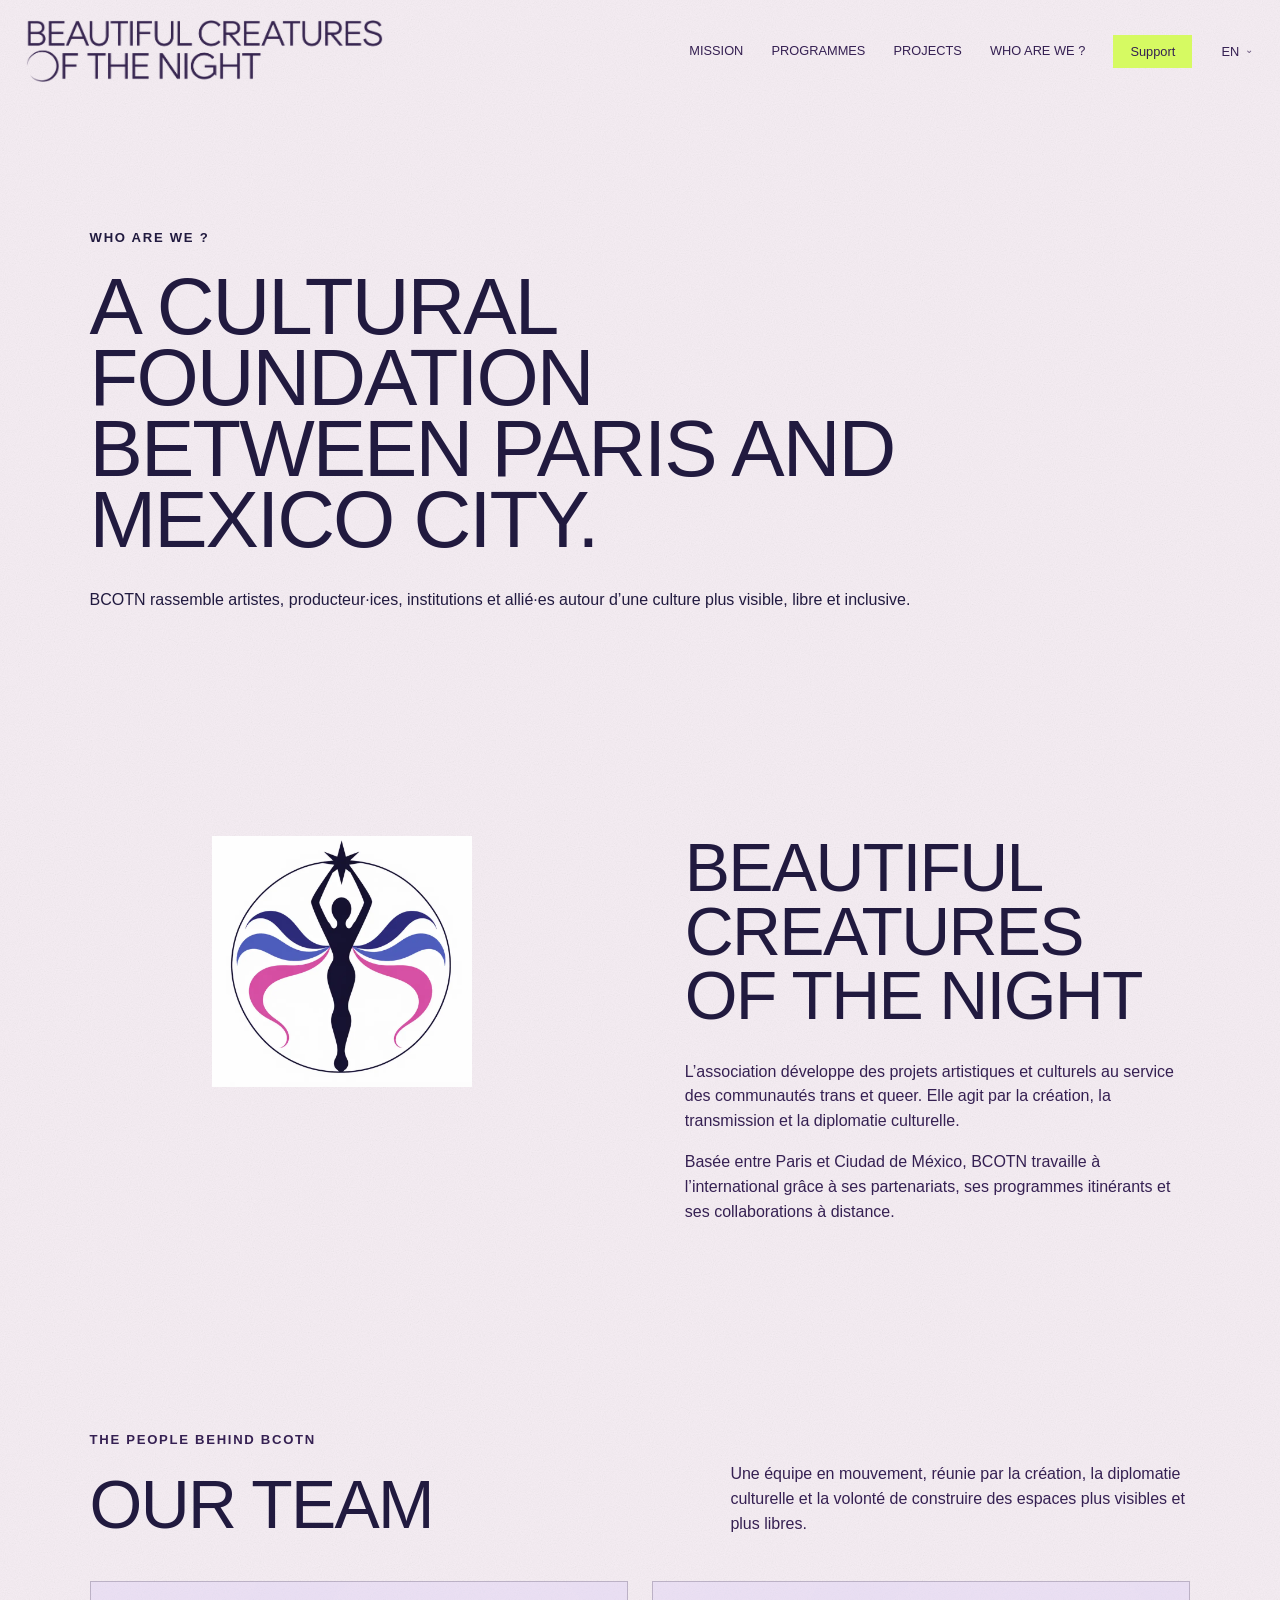
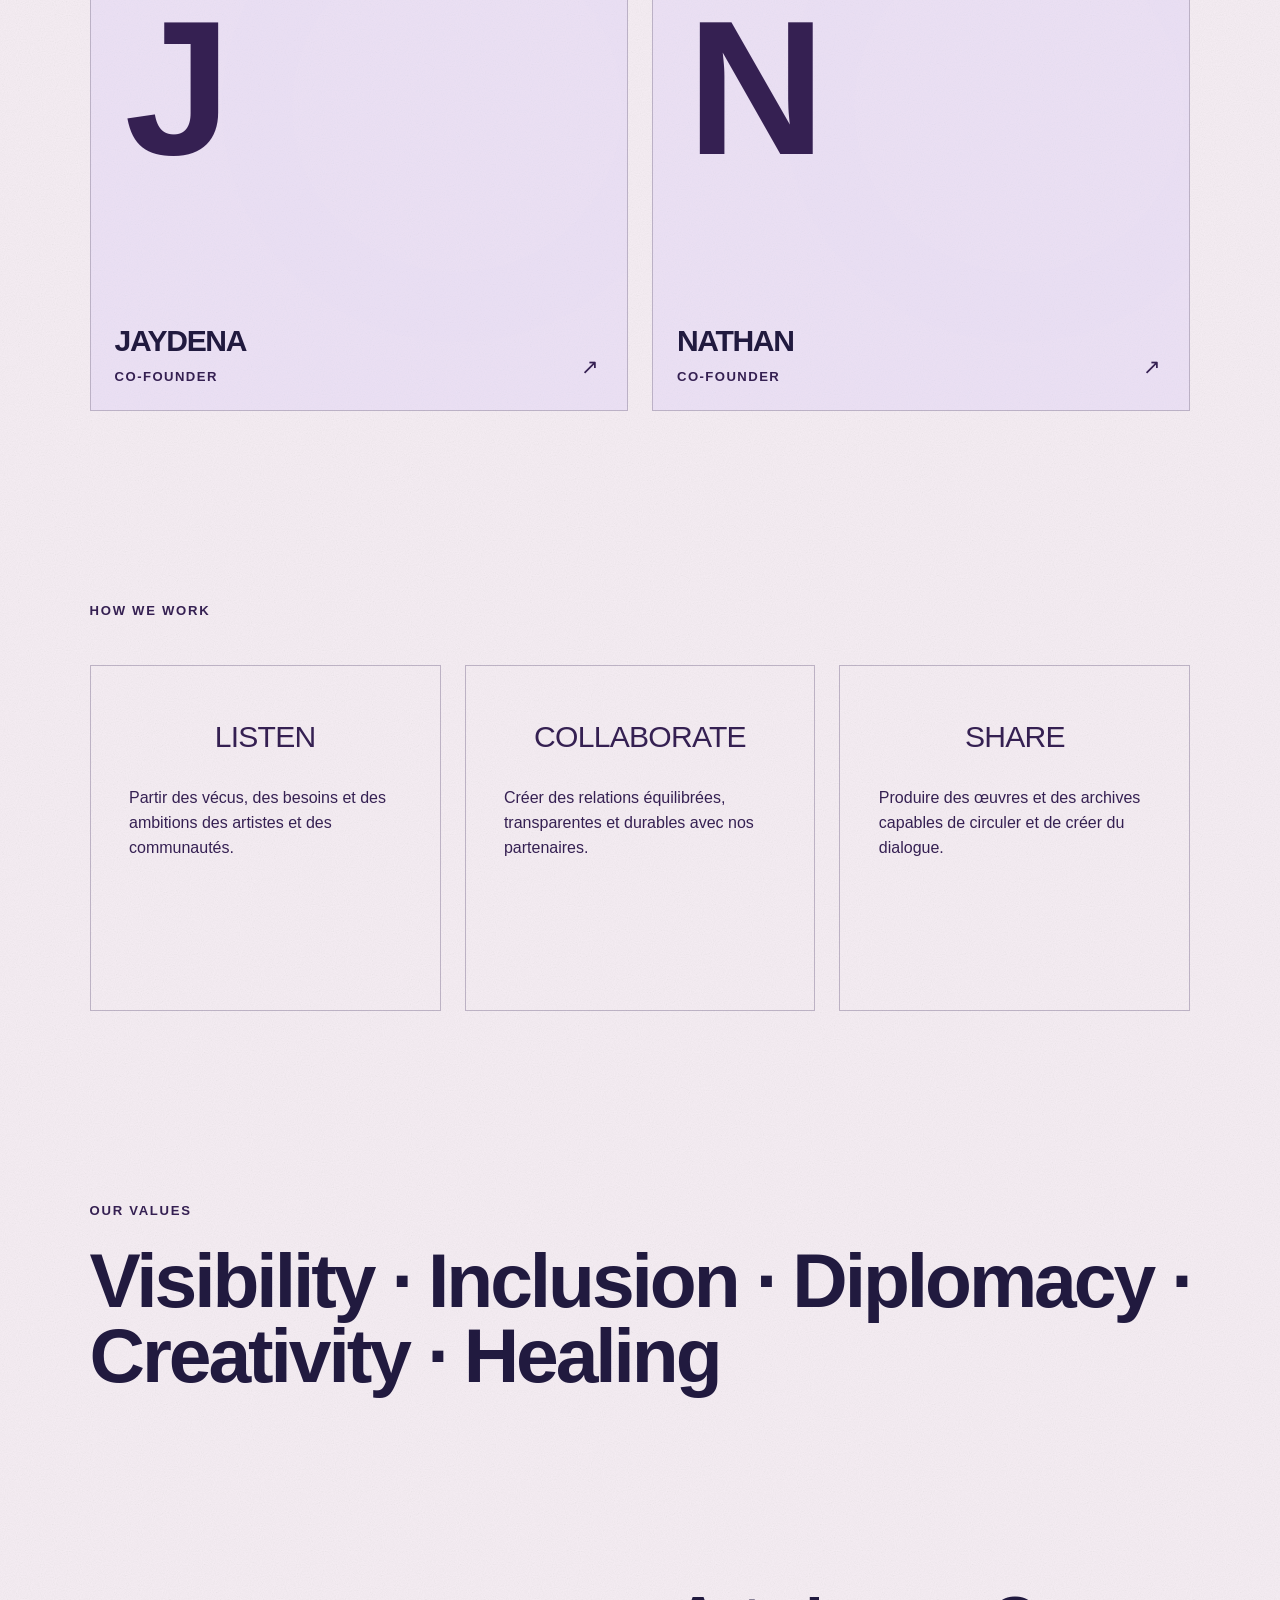
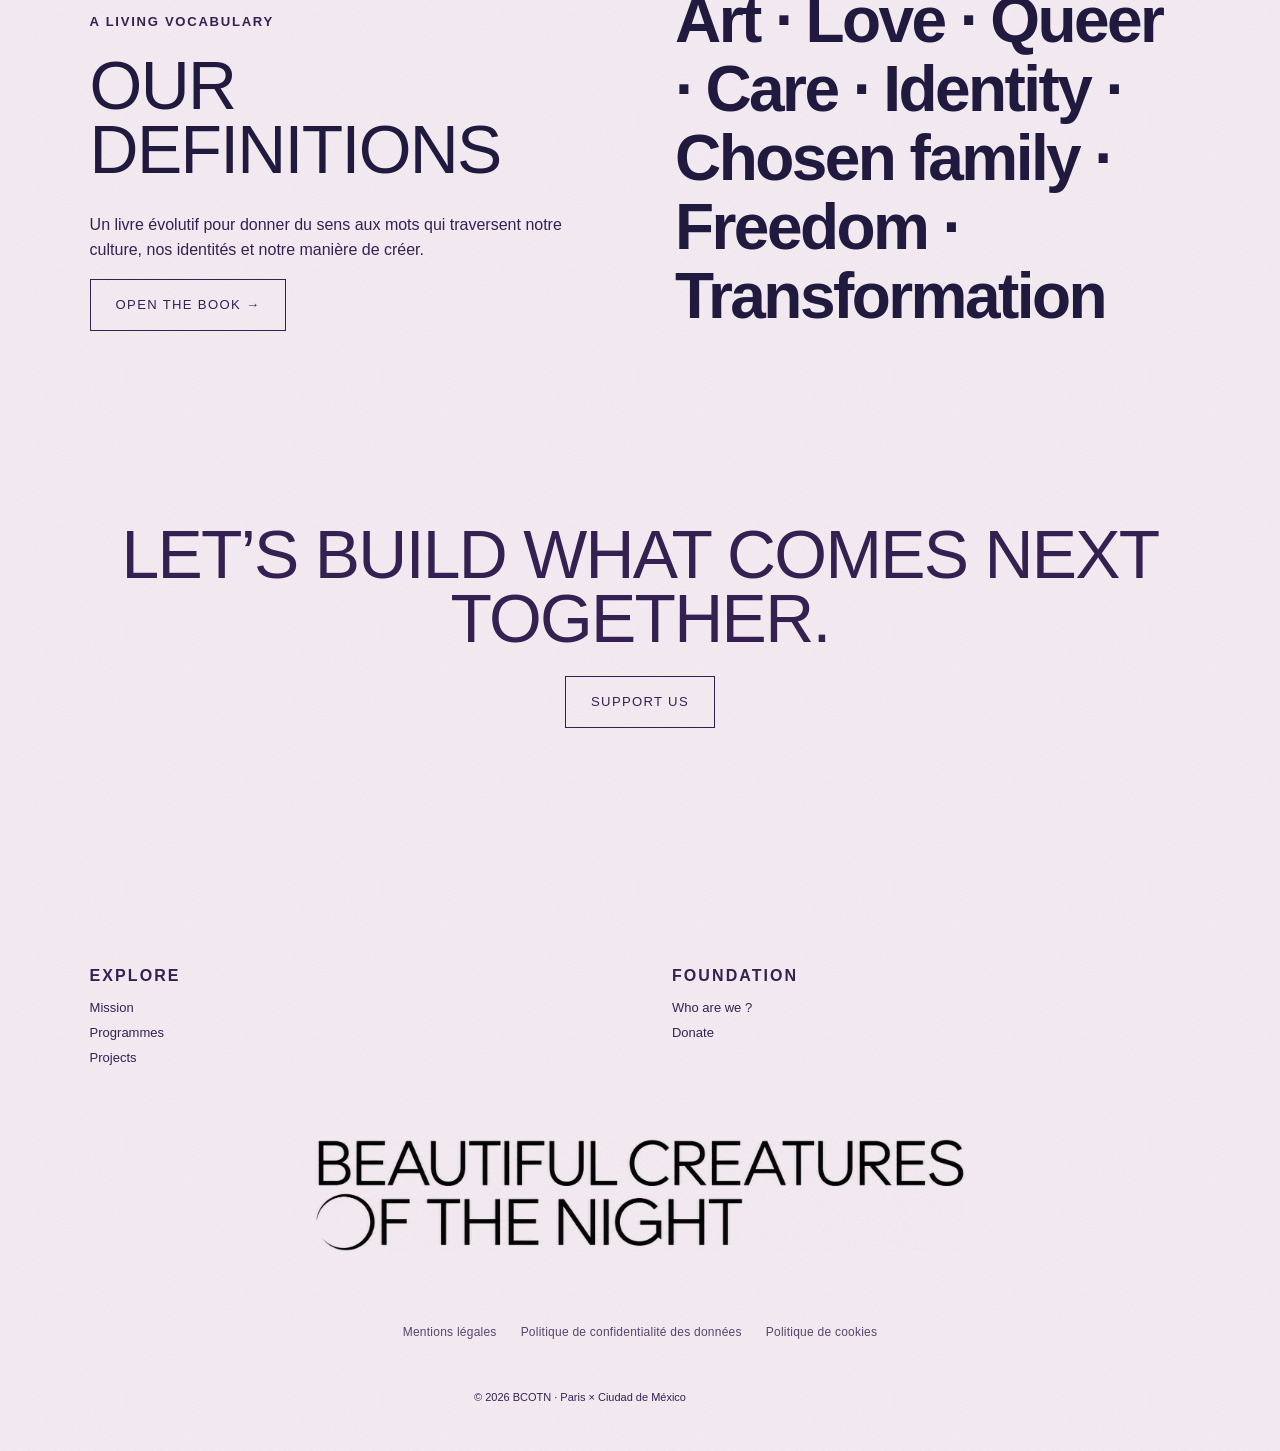
==== association/index.html @ 4cb97a9a "Load corrected EN FR ES controls and translations on association/index.html" ====
<!doctype html>
<html lang="fr">
  <head>
    <meta charset="utf-8" />
    <meta name="viewport" content="width=device-width,initial-scale=1" />
    <title>Qui nous sommes — BCOTN</title>
    <link
      rel="stylesheet"
      href="https://fonts.googleapis.com/css2?family=Fraunces:opsz,wght@9..144,400;9..144,500&family=Manrope:wght@400;600;700;800&display=swap"
    />
    <link rel="stylesheet" href="/style-v3.css" />
    <link rel="stylesheet" href="/header-v4.css" />
    <link rel="stylesheet" href="/layout-v7.css" />
    <link rel="stylesheet" href="/team-v8.css" />
    <link rel="stylesheet" href="/experience-v9.css" />
    <link rel="stylesheet" href="/mobile-menu-v10.css" />
    <link rel="stylesheet" href="/mobile-fit-v11.css?v=27" />
    <link rel="stylesheet" href="/typography-v16.css" />
    <link rel="stylesheet" href="/nav-layout-v19.css?v=27" />
    <link rel="stylesheet" href="/layout-motion-v22.css" />
  <link rel="stylesheet" href="/type-system-v28.css?v=28" /><link rel="stylesheet" href="/responsive-header-v30.css?v=30" /><link rel="stylesheet" href="/institutional-header-v33.css?v=33" /><link rel="stylesheet" href="/final-header-v34.css?v=34" /><link rel="stylesheet" href="/identity-v36.css?v=36" /><link rel="stylesheet" href="/pastel-direction-v37.css?v=83" /><link rel="stylesheet" href="/simple-type-v39.css?v=44" />  <link rel="stylesheet" href="/premium-system-v84.css?v=88" />
  <link rel="stylesheet" href="/bcotn-final-unity-v89.css?v=101" />  <link rel="stylesheet" href="/bcotn-shared-reference-v111.css?v=119" />
  </head>
  <body class="page-association">
    <header class="site-header">
      <div class="header-shell">
        <div class="header-top">
          <div class="header-actions">
            <a class="donate header-support" href="/soutenir/">Soutenir</a>
            <div class="language-mount"></div>
          </div>
        </div>
        <div class="header-identity">
          <button class="menu-button" type="button" aria-label="Ouvrir le menu" aria-controls="mobile-menu" aria-expanded="false"><span></span><span></span><span></span></button>
          <a class="brand" href="/" aria-label="Beautiful Creatures Of The Night"><img src="/bcotn-official-logo-v41.png?v=41" alt="Beautiful Creatures Of The Night"></a>
        </div>
        <nav class="links" aria-label="Navigation principale">
          <a href="/mission/">Mission</a>
          <a href="/programmes/">Programmes</a>
          <a href="/projects/">Projets</a>
          <a href="/association/">Qui nous sommes</a>
          <a class="support-nav" href="/soutenir/">Support</a>
        </nav>
      </div>
    </header>
    <nav class="mobile-panel" id="mobile-menu" aria-label="Navigation mobile">
      <a href="/mission/">Mission</a>
      <a href="/programmes/">Programmes</a>
      <a href="/projects/">Projets</a>
      <a href="/association/">Qui nous sommes</a>
      <a class="mobile-support" href="/soutenir/">Soutenir</a>
    </nav>
    <main>
      <section class="page-hero association-hero">
        <div class="hero-inner">
          <div class="kicker">Qui nous sommes</div>
          <h1>Une association culturelle entre Paris et Ciudad de México.</h1>
          <p>
            BCOTN rassemble artistes, producteur·ices, institutions et allié·es
            autour d’une culture plus visible, libre et inclusive.
          </p>
        </div>
      </section>
      <section class="section">
        <div class="wrap split">
          <div>
            <img class="seal" src="/fairy.webp" alt="Emblème fée BCOTN" />
          </div>
          <div>
            <h2 class="section-title">Beautiful Creatures Of The Night</h2>
            <div class="body-copy">
              <p>
                L’association développe des projets artistiques et culturels au
                service des communautés trans et queer. Elle agit par la
                création, la transmission et la diplomatie culturelle.
              </p>
              <p>
                Basée entre Paris et Ciudad de México, BCOTN travaille à
                l’international grâce à ses partenariats, ses programmes
                itinérants et ses collaborations à distance.
              </p>
            </div>
          </div>
        </div>
      </section>
      <section class="section team-section">
        <div class="wrap">
          <div class="team-intro">
            <div>
              <div class="kicker">Les personnes derrière BCOTN</div>
              <h2 class="section-title">Notre équipe</h2>
            </div>
            <p>
              Une équipe en mouvement, réunie par la création, la diplomatie
              culturelle et la volonté de construire des espaces plus visibles
              et plus libres.
            </p>
          </div>
          <div class="team-grid">
            <a
              class="team-card-link"
              href="/team/jaydena/"
              aria-label="Découvrir le profil de Jaydena"
            >
              <article class="team-card">
                <div class="team-photo-placeholder" aria-hidden="true"></div>
                <div class="team-monogram" aria-hidden="true">J</div>
                <h3>Jaydena</h3>
                <div class="team-role">Cofondatrice</div>
                <span class="team-open" aria-hidden="true">↗</span>
              </article>
            </a>
            <a
              class="team-card-link"
              href="/team/nathan/"
              aria-label="Découvrir le profil de Nathan"
            >
              <article class="team-card">
                <div class="team-photo-placeholder" aria-hidden="true"></div>
                <div class="team-monogram" aria-hidden="true">N</div>
                <h3>Nathan</h3>
                <div class="team-role">Cofondateur</div>
                <span class="team-open" aria-hidden="true">↗</span>
              </article>
            </a>
          </div>
        </div>
      </section>
      <section class="section alt">
        <div class="wrap">
          <div class="kicker">Notre manière de travailler</div>
          <div class="grid">
            <article class="card">
              <h3>Écouter</h3>
              <p>
                Partir des vécus, des besoins et des ambitions des artistes et
                des communautés.
              </p>
            </article>
            <article class="card">
              <h3>Collaborer</h3>
              <p>
                Créer des relations équilibrées, transparentes et durables avec
                nos partenaires.
              </p>
            </article>
            <article class="card">
              <h3>Transmettre</h3>
              <p>
                Produire des œuvres et des archives capables de circuler et de
                créer du dialogue.
              </p>
            </article>
          </div>
        </div>
      </section>
      <section class="section pink">
        <div class="wrap">
          <div class="kicker">Nos valeurs</div>
          <div class="values">
            Visibilité · Inclusion · Diplomatie · Créativité · Guérison
          </div>
        </div>
      </section>
      <section class="section definitions-teaser">
        <div class="wrap definitions-teaser-grid">
          <div>
            <div class="kicker">Un vocabulaire vivant</div>
            <h2 class="section-title">Our Definitions</h2>
            <p class="body-copy">
              Un livre évolutif pour donner du sens aux mots qui traversent
              notre culture, nos identités et notre manière de créer.
            </p>
            <a class="button" href="/definitions/">Ouvrir le livre →</a>
          </div>
          <div class="definitions-words">
            Art · Love · Queer · Care · Identity · Chosen family · Freedom ·
            Transformation
          </div>
        </div>
      </section>
      <section class="cta">
        <h2>Construisons la suite ensemble.</h2>
        <a class="button" href="/soutenir/">Nous soutenir</a>
      </section>
    </main>
    <footer class="footer">
      <div class="footer-grid">
        
        <div>
          <h3>Explorer</h3>
          <a href="/mission/">Mission</a>
          <a href="/programmes/">Programmes</a>
          <a href="/projects/">Projets</a>
        </div>
        <div>
          <h3>Association</h3>
          <a href="/association/">Qui nous sommes</a>
          <a href="/soutenir/">Faire un don</a>
        </div>
      </div>
      
      
      
    <div class="footer-logo"><img src="/bcotn-official-logo-v41.png?v=41" alt="Beautiful Creatures Of The Night"></div>
      <div class="footer-legal-links">
        <a href="/legal/mentions-legales/">Mentions légales</a>
        <a href="/legal/confidentialite/">Politique de confidentialité des données</a>
        <a href="/legal/cookies/">Politique de cookies</a>
      </div>
      <div class="legal">© 2026 BCOTN · Paris × Ciudad de México</div></footer>
    <script src="/script.js?v=119"></script>
  </body>
</html>
---- style-v3.css ----
:root{--night:#15132f;--indigo:#2d2b7f;--blue:#4d5ac2;--plum:#8f328d;--pink:#d65ab0;--cyan:#58b8d6;--lav:#e6dceb;--white:#fff;--display:"Fraunces",serif;--body:"Manrope",sans-serif}*{box-sizing:border-box}html{scroll-behavior:smooth}body{margin:0;color:var(--night);background:var(--white);font-family:var(--body)}a{color:inherit;text-decoration:none}img{max-width:100%;display:block}.site-header{height:92px;position:sticky;top:0;z-index:50;background:rgba(21,19,47,.97);color:var(--lav);border-bottom:1px solid rgba(230,220,235,.16);backdrop-filter:blur(16px)}.nav{height:100%;max-width:1240px;margin:auto;padding:0 28px;display:flex;align-items:center;gap:30px}.brand{display:flex;align-items:center;margin-right:auto}.brand img{width:270px;max-height:54px;object-fit:contain;object-position:left center}.links{display:flex;align-items:center;gap:26px}.links a{font-size:13px;font-weight:700}.links a:hover,.links a[aria-current=page]{color:var(--cyan)}.donate{background:var(--pink);color:var(--night)!important;padding:13px 18px;border-radius:5px}.menu-button{display:none;border:1px solid var(--lav);background:transparent;color:var(--lav);font:700 12px var(--body);padding:10px 13px}.hero{min-height:570px;padding:105px 28px;display:grid;align-items:center;color:white;overflow:hidden;position:relative;background:linear-gradient(120deg,rgba(21,19,47,.97),rgba(45,43,127,.88) 52%,rgba(143,50,141,.78)),radial-gradient(circle at 82% 20%,var(--pink),transparent 40%)}.hero:after{content:"";position:absolute;width:620px;height:620px;border:100px solid rgba(88,184,214,.12);border-radius:50%;right:-250px;top:-190px}.hero-inner,.wrap{max-width:1160px;width:100%;margin:auto;position:relative;z-index:2}.kicker{font-size:12px;font-weight:800;letter-spacing:.16em;text-transform:uppercase;color:var(--cyan);margin-bottom:24px}.hero h1,.page-hero h1{font:500 clamp(54px,7vw,96px)/.94 var(--display);letter-spacing:-.05em;margin:0;max-width:930px}.hero p,.page-hero p{font-size:19px;line-height:1.6;max-width:680px;margin:26px 0 0}.hero-actions{display:flex;gap:12px;flex-wrap:wrap;margin-top:35px}.button{display:inline-block;background:var(--pink);color:var(--night);padding:15px 20px;border-radius:5px;font-size:13px;font-weight:800}.button.secondary{background:transparent;color:white;border:1px solid rgba(255,255,255,.6)}.page-hero{padding:95px 28px 78px;background:var(--lav)}.page-hero .kicker{color:var(--plum)}.page-hero h1{color:var(--indigo);max-width:1000px}.section{padding:90px 28px}.section.alt{background:var(--lav)}.section.night{background:var(--night);color:var(--lav)}.section.pink{background:var(--pink)}.section-title{font:500 clamp(40px,5vw,68px)/1 var(--display);letter-spacing:-.04em;margin:0 0 28px}.intro{font:500 clamp(25px,3vw,40px)/1.15 var(--display);max-width:860px}.body-copy{max-width:760px;font-size:16px;line-height:1.8}.grid{display:grid;grid-template-columns:repeat(3,1fr);gap:22px;margin-top:46px}.card{padding:30px;background:white;border:1px solid rgba(21,19,47,.15);min-height:260px}.night .card{background:var(--indigo);border-color:rgba(230,220,235,.2)}.card .num{font:700 12px var(--body);color:var(--pink);letter-spacing:.13em}.card h2,.card h3{font:500 34px/1.02 var(--display);margin:18px 0}.card p{line-height:1.65;font-size:14px}.text-link{display:inline-block;margin-top:18px;color:var(--indigo);font-size:13px;font-weight:800;text-decoration:underline;text-underline-offset:5px}.night .text-link{color:var(--cyan)}.split{display:grid;grid-template-columns:1fr 1fr;gap:70px;align-items:start}.facts{border-top:1px solid var(--night)}.fact{display:grid;grid-template-columns:120px 1fr;gap:25px;padding:24px 0;border-bottom:1px solid var(--night)}.fact strong{color:var(--plum)}.project-list{display:grid;gap:28px;margin-top:45px}.project-row{display:grid;grid-template-columns:1fr 1.2fr;background:var(--lav);min-height:330px}.project-art{padding:36px;display:flex;align-items:flex-end;font:500 clamp(40px,5vw,68px)/.86 var(--display);color:white;background:linear-gradient(140deg,var(--indigo),var(--plum))}.project-row:nth-child(2) .project-art{background:linear-gradient(140deg,var(--cyan),var(--blue))}.project-row:nth-child(3) .project-art{background:linear-gradient(140deg,var(--pink),var(--plum))}.project-copy{padding:42px}.project-copy h2{font:500 42px/1 var(--display);margin:12px 0 20px}.meta{font-size:11px;font-weight:800;letter-spacing:.13em;color:var(--plum)}.gallery{columns:2;column-gap:18px;margin-top:40px}.gallery img{width:100%;margin:0 0 18px;break-inside:avoid}.letter{max-width:800px;margin:auto}.letter p{font:400 19px/1.75 var(--display)}.cta{padding:70px 28px;background:var(--cyan);text-align:center}.cta h2{font:500 clamp(38px,5vw,68px)/1 var(--display);margin:0 0 25px}.footer{background:var(--indigo);color:var(--lav);padding:64px 28px 28px}.footer-grid{max-width:1160px;margin:auto;display:grid;grid-template-columns:1.5fr 1fr 1fr;gap:50px}.footer-logo{font:500 38px/.95 var(--display)}.footer h3{color:var(--cyan);font-size:15px}.footer a{display:block;margin:10px 0;font-size:13px}.legal{max-width:1160px;margin:55px auto 0;padding-top:20px;border-top:1px solid rgba(230,220,235,.2);font-size:11px}.video{width:100%;aspect-ratio:16/9;border:0;margin-top:30px}.values{font:500 clamp(44px,6vw,82px)/.98 var(--display);letter-spacing:-.04em}.seal{width:260px;margin:auto}.contact-box{padding:35px;background:var(--lav);margin-top:35px}.contact-box a{text-decoration:underline}.mobile-panel{display:none}
@media(max-width:900px){.brand img{width:220px}.links{gap:15px}.links a{font-size:11px}.grid{grid-template-columns:1fr 1fr}.split{gap:35px}.project-row{grid-template-columns:1fr}}
@media(max-width:720px){.site-header{height:78px}.nav{padding:0 18px}.brand img{width:205px}.links{display:none}.menu-button{display:block}.mobile-panel.open{display:flex;position:fixed;top:78px;left:0;right:0;background:var(--night);color:var(--lav);padding:25px;flex-direction:column;gap:20px;z-index:49}.mobile-panel a{font-weight:700}.hero,.page-hero,.section{padding-left:20px;padding-right:20px}.hero h1,.page-hero h1{font-size:51px}.grid,.split,.footer-grid{grid-template-columns:1fr}.project-copy{padding:28px}.gallery{columns:1}.fact{grid-template-columns:90px 1fr}.footer-grid{gap:28px}.footer-logo{font-size:32px}}
.language{position:relative;flex:0 0 auto}.lang-toggle{width:43px;height:43px;border:1px solid rgba(230,220,235,.75);border-radius:50%;background:transparent;color:var(--lav);font:800 11px var(--body);cursor:pointer}.lang-toggle:hover{background:var(--lav);color:var(--night)}.lang-menu{display:none;position:absolute;right:0;top:50px;min-width:80px;padding:6px;background:var(--night);border:1px solid rgba(230,220,235,.25)}.lang-menu.open{display:block}.lang-menu button{display:block;width:100%;padding:9px;border:0;background:transparent;color:var(--lav);font:700 11px var(--body);text-align:left;cursor:pointer}.lang-menu button:hover,.lang-menu button.active{background:var(--lav);color:var(--night)}
.brand img{width:360px;max-height:68px;mix-blend-mode:screen}.brand{min-width:360px}@media(max-width:1050px){.brand,.brand img{min-width:0;width:270px}.links{gap:18px}}@media(max-width:720px){.brand,.brand img{width:245px}.nav{gap:14px}}@media(max-width:480px){.brand,.brand img{width:210px}.lang-toggle{width:39px;height:39px}}
.site-header{height:108px}.brand{width:440px;min-width:440px;display:flex;flex-direction:column;align-items:flex-start;justify-content:center;gap:5px}.brand img{width:440px;max-height:62px;mix-blend-mode:normal;object-fit:contain;object-position:left center}.brand:after{content:"Independent cultural association · Paris × Mexico City";color:var(--cyan);font:700 9px/1.1 var(--body);letter-spacing:.105em;text-transform:uppercase;white-space:nowrap}html[lang="fr"] .brand:after{content:"Association culturelle indépendante · Paris × Ciudad de México"}html[lang="es"] .brand:after{content:"Asociación cultural independiente · París × Ciudad de México"}@media(max-width:1120px){.brand,.brand img{width:350px;min-width:350px}.links{gap:15px}.links a{font-size:11px}.brand:after{font-size:7.5px}}@media(max-width:720px){.site-header{height:94px}.brand,.brand img{width:265px;min-width:0}.brand:after{font-size:6.5px;letter-spacing:.06em}.mobile-panel.open{top:94px}}@media(max-width:480px){.brand,.brand img{width:215px}.brand:after{max-width:215px;white-space:normal;line-height:1.25}.nav{padding:0 12px;gap:10px}}
---- header-v4.css ----
.site-header{height:132px}
.brand{width:570px;min-width:570px;gap:7px}
.brand img{width:570px;max-height:84px}
.brand:after{font-size:9.5px;letter-spacing:.115em}
@media(max-width:1240px){.brand,.brand img{width:490px;min-width:490px}.links{gap:13px}.links a{font-size:10.5px}}
@media(max-width:1080px){.brand,.brand img{width:390px;min-width:390px}.brand:after{font-size:7px;letter-spacing:.075em}}
@media(max-width:720px){.site-header{height:102px}.brand,.brand img{width:280px;min-width:0}.brand img{max-height:67px}.brand:after{font-size:6.5px}.mobile-panel.open{top:102px}}
@media(max-width:480px){.brand,.brand img{width:225px}.brand:after{max-width:225px;font-size:6px}}
---- layout-v7.css ----
/* Precise editorial line lengths on desktop; natural wrapping remains on mobile. */
@media(min-width:1101px){
  .home-hero h1{max-width:1160px;font-size:72px;line-height:.98}
  .association-hero h1{max-width:1160px;font-size:53px;white-space:nowrap}
  .projects-hero h1{max-width:1160px;font-size:78px;white-space:nowrap}
  .association-hero p,.projects-hero p{max-width:1160px;font-size:17px;white-space:nowrap}
}
@media(min-width:721px) and (max-width:1100px){
  .home-hero h1{max-width:900px;font-size:60px}
  .association-hero h1{font-size:47px;white-space:nowrap}
  .projects-hero h1{font-size:60px}
  .association-hero p,.projects-hero p{max-width:900px;font-size:16px}
}
---- team-v8.css ----
.team-section{background:var(--night);color:var(--lav);overflow:hidden}
.team-intro{display:flex;justify-content:space-between;align-items:end;gap:40px;margin-bottom:44px}
.team-intro .section-title{margin:0;color:var(--lav);font-size:clamp(52px,7vw,92px)}
.team-intro p{max-width:460px;margin:0;color:rgba(230,220,235,.78);font-size:15px;line-height:1.7}
.team-grid{display:grid;grid-template-columns:repeat(2,minmax(0,1fr));gap:22px}
.team-card{position:relative;min-height:430px;padding:32px;display:flex;flex-direction:column;justify-content:flex-end;overflow:hidden;border:1px solid rgba(230,220,235,.18);background:var(--indigo)}
.team-card:nth-child(2){background:var(--plum)}
.team-card:before{content:"";position:absolute;width:330px;height:330px;top:-110px;right:-65px;border:70px solid rgba(230,220,235,.12);border-radius:50%}
.team-card:nth-child(2):before{right:auto;left:-80px;border-color:rgba(88,184,214,.18)}
.team-monogram{position:absolute;inset:34px auto auto 34px;font:500 clamp(100px,15vw,210px)/.75 var(--display);letter-spacing:-.1em;color:rgba(230,220,235,.92)}
.team-card h3{position:relative;margin:0;font:500 clamp(38px,5vw,62px)/.95 var(--display);letter-spacing:-.04em}
.team-role{position:relative;margin-top:13px;color:var(--cyan);font-size:11px;font-weight:800;letter-spacing:.15em;text-transform:uppercase}
.team-card:nth-child(2) .team-role{color:var(--lav)}
@media(max-width:720px){.team-intro{display:block}.team-intro p{margin-top:20px}.team-grid{grid-template-columns:1fr}.team-card{min-height:340px;padding:25px}.team-monogram{inset:28px auto auto 28px}}
---- experience-v9.css ----
.team-card-link{display:block;color:inherit;text-decoration:none}
.team-card-link .team-card{height:100%;transition:transform .3s ease,border-color .3s ease}
.team-card-link:hover .team-card,.team-card-link:focus-visible .team-card{transform:translateY(-7px);border-color:var(--cyan)}
.team-photo-placeholder{position:absolute;inset:0;background:linear-gradient(145deg,transparent 35%,rgba(21,19,47,.28));transition:transform .45s ease}
.team-card-link:hover .team-photo-placeholder{transform:scale(1.025)}
.team-open{position:absolute;right:28px;bottom:31px;font-size:21px;color:var(--lav)}
.definitions-teaser{background:var(--lav);color:var(--night)}
.definitions-teaser-grid{display:grid;grid-template-columns:1fr 1fr;gap:70px;align-items:end}
.definitions-words{font:500 clamp(36px,5vw,68px)/1.08 var(--display);letter-spacing:-.04em;color:var(--indigo)}
.profile-hero{background:var(--night);color:var(--lav)}
.profile-layout{display:grid;grid-template-columns:minmax(320px,.85fr) 1.15fr;gap:80px;align-items:start}
.profile-photo{aspect-ratio:4/5;position:relative;display:grid;place-items:center;overflow:hidden;background:linear-gradient(145deg,var(--indigo),var(--plum));color:var(--lav)}
.profile-photo:after{content:"Portrait à venir";position:absolute;bottom:22px;left:24px;font-size:10px;font-weight:800;letter-spacing:.14em;text-transform:uppercase}
.profile-initial{font:500 clamp(130px,20vw,260px)/1 var(--display);opacity:.9}
.profile-copy h1{font:500 clamp(64px,8vw,110px)/.9 var(--display);letter-spacing:-.06em;margin:0 0 18px}
.profile-role{color:var(--cyan);font-size:12px;font-weight:800;letter-spacing:.15em;text-transform:uppercase}
.profile-bio{margin-top:55px;padding-top:30px;border-top:1px solid rgba(230,220,235,.25);font:400 22px/1.65 var(--display);max-width:700px}
.profile-meta{margin-top:35px;display:grid;grid-template-columns:repeat(2,1fr);gap:14px}
.profile-meta div{padding:22px;border:1px solid rgba(230,220,235,.2)}
.profile-meta strong{display:block;color:var(--cyan);font-size:10px;letter-spacing:.13em;text-transform:uppercase;margin-bottom:8px}
.definition-book{background:var(--lav)}
.definition-intro{max-width:780px;font:400 21px/1.65 var(--display)}
.definition-grid{display:grid;grid-template-columns:repeat(2,minmax(0,1fr));margin-top:55px;border-top:1px solid var(--night)}
.definition-entry{padding:36px 32px 42px 0;border-bottom:1px solid var(--night)}
.definition-entry:nth-child(even){padding-left:32px;border-left:1px solid var(--night)}
.definition-entry h2{font:500 clamp(42px,5vw,66px)/1 var(--display);letter-spacing:-.04em;margin:0 0 18px;color:var(--indigo)}
.definition-entry p{max-width:510px;line-height:1.7;margin:0}
.living-note{margin-top:55px;padding:30px;background:var(--cyan);font-weight:700}
@media(max-width:720px){.definitions-teaser-grid,.profile-layout,.definition-grid{grid-template-columns:1fr}.profile-layout{gap:40px}.profile-photo{max-width:430px}.definition-entry:nth-child(even){padding-left:0;border-left:0}.definition-entry{padding-right:0}.profile-meta{grid-template-columns:1fr}}
---- mobile-menu-v10.css ----
@media(max-width:720px){
  .menu-button{display:none!important}
  .brand{cursor:pointer;-webkit-tap-highlight-color:transparent}
  .brand:focus-visible{outline:2px solid var(--cyan);outline-offset:5px}
  .nav{justify-content:space-between}
  .language{margin-left:auto}
  .mobile-panel.open{display:flex}
}
---- mobile-fit-v11.css ----
.brand{width:360px;min-width:360px;gap:0}
.brand img{width:330px;height:auto;max-height:none;object-fit:contain;object-position:left center}
.brand:after{display:block;width:330px;max-width:none;margin-top:4px;text-align:justify;text-align-last:justify;white-space:nowrap}
@media(max-width:720px){
  html,body{max-width:100%;overflow-x:hidden}
  .site-header{height:126px}
  .nav{position:relative;padding:0 10px;gap:0}
  .brand{width:calc(100vw - 56px);max-width:none;min-width:0}
  .brand img{width:min(330px,calc(100vw - 70px));max-width:none;min-width:0}
  .brand{gap:0;padding-right:4px}
  .brand img{height:auto;max-height:none;object-fit:contain;object-position:left center}
  .brand:after{width:min(330px,calc(100vw - 70px));max-width:none;margin-top:3px;font-size:clamp(7.2px,2.25vw,8.8px);letter-spacing:.01em;line-height:1.1;text-align:justify;text-align-last:justify;white-space:nowrap}
  .language{position:absolute;right:10px;top:auto;bottom:12px;margin:0;transform:none}
  .lang-toggle{width:auto;height:30px;padding:0 7px;border-color:rgba(230,220,235,.28);border-radius:4px;background:rgba(230,220,235,.05);color:rgba(230,220,235,.82);font-size:9px;letter-spacing:.08em;box-shadow:none}
  .lang-toggle:after{content:"⌄";display:inline-block;margin-left:3px;font-size:9px;line-height:1;opacity:.55;transform:translateY(-1px)}
  .lang-toggle:hover,.lang-toggle:focus-visible{background:rgba(230,220,235,.1);color:var(--lav);border-color:rgba(230,220,235,.45)}
  .lang-menu{top:36px;min-width:62px;border-color:rgba(230,220,235,.18);border-radius:4px;box-shadow:0 12px 28px rgba(0,0,0,.22)}
  .lang-menu button{text-align:center;font-size:10px}
  .mobile-panel.open{top:126px;padding:28px 22px;gap:0;border-top:1px solid rgba(230,220,235,.14)}
  .mobile-panel a{padding:15px 0;border-bottom:1px solid rgba(230,220,235,.12);font-size:14px}
  .hero{min-height:auto;padding-top:72px;padding-bottom:78px}
  .page-hero{padding-top:70px;padding-bottom:62px}
  .hero h1,.page-hero h1,.association-hero h1,.projects-hero h1{max-width:100%;font-size:clamp(42px,12.5vw,56px);line-height:.96;letter-spacing:-.045em;white-space:normal;overflow-wrap:break-word}
  .hero p,.page-hero p,.association-hero p,.projects-hero p{max-width:100%;font-size:17px;line-height:1.55;white-space:normal}
  .section{padding-top:68px;padding-bottom:68px}
  .section-title{font-size:clamp(40px,12vw,56px);line-height:1.02}
  .intro{font-size:clamp(25px,7.5vw,34px);line-height:1.16}
  .body-copy{max-width:100%;font-size:16px;line-height:1.7}
  .grid{grid-template-columns:1fr;gap:15px;margin-top:34px}
  .card{min-height:auto;padding:25px}
  .card h2,.card h3{font-size:31px}
  .values{font-size:clamp(38px,11vw,54px);line-height:1.02;overflow-wrap:break-word}
  .project-art{font-size:clamp(39px,12vw,54px);min-height:260px}
  .project-copy h2{font-size:38px;overflow-wrap:anywhere}
  .cta{padding:58px 20px}
  .cta h2{font-size:clamp(36px,10vw,48px)}
  .button{max-width:100%;padding:14px 17px;text-align:center;white-space:normal}
  .footer{padding-left:20px;padding-right:20px}
  .footer-logo{font-size:34px}
  .team-intro .section-title{font-size:clamp(48px,14vw,64px)}
  .team-intro p{font-size:15px;line-height:1.65}
  .team-card{min-height:330px}
  .definitions-words{font-size:clamp(34px,10vw,48px);overflow-wrap:break-word}
  .profile-copy h1{font-size:clamp(62px,18vw,86px)}
  .profile-bio{font-size:20px;line-height:1.55}
  .definition-entry h2{font-size:clamp(42px,13vw,58px)}
  .definition-intro{font-size:19px;line-height:1.6}
}
@media(max-width:380px){
  .site-header{height:132px}
  .brand{width:calc(100vw - 52px)}
  .brand img{width:min(300px,calc(100vw - 66px))}
  .brand:after{width:min(300px,calc(100vw - 66px));max-width:none;margin-top:3px;font-size:7.2px;letter-spacing:0}
  .language{bottom:11px}
  .mobile-panel.open{top:132px}
  .lang-toggle{height:28px;padding:0 6px}
  .hero h1,.page-hero h1,.association-hero h1,.projects-hero h1{font-size:clamp(38px,12vw,46px)}
}
---- typography-v16.css ----
:root{--display:"Manrope",Arial,sans-serif}

/* Display typography now follows the strong geometric construction of the BCOTN wordmark. */
h1,h2,h3,
.section-title,
.intro,
.values,
.project-art,
.project-copy h2,
.cta h2,
.footer-logo,
.team-monogram,
.team-card h3,
.definitions-words,
.profile-initial,
.profile-copy h1,
.definition-entry h2{
  font-family:var(--display);
  font-weight:800;
}

/* Editorial text keeps the same family at a lighter weight for readability. */
.letter p,
.profile-bio,
.definition-intro{
  font-family:var(--display);
  font-weight:400;
}
---- nav-layout-v19.css ----
/* Stronger editorial menu treatment; the established BCOTN colours stay unchanged. */
.site-header,.mobile-panel{background:#1b1a32}

@media(min-width:721px){
  .site-header{height:142px}
  .nav{position:relative;display:block;width:100%;max-width:1600px;padding:0 26px}
  .brand{position:absolute;left:50%;top:50%;width:410px;min-width:410px;margin:0;transform:translate(-50%,-50%)}
  .brand img,.brand:after{width:390px}
  .brand:after{margin-top:4px}
  .links{display:contents}
  .links a{position:absolute;top:50%;margin:0;white-space:nowrap;transform:translateY(-50%);font-size:12px;font-weight:800;letter-spacing:.065em;text-transform:uppercase}
  .links a:nth-child(1){right:calc(50% + 338px)}
  .links a:nth-child(2){right:calc(50% + 218px)}
  .links a:nth-child(3){left:calc(50% + 218px)}
  .links a:nth-child(4){left:calc(50% + 318px)}
  .links a:nth-child(5){right:76px;letter-spacing:.035em}
  .language{position:absolute;right:24px;top:50%;transform:translateY(-50%)}
}

@media(min-width:721px) and (max-width:1220px){
  .site-header{height:132px}
  .brand{width:330px;min-width:330px}
  .brand img,.brand:after{width:318px}
  .brand:after{font-size:7px;letter-spacing:.01em}
  .links a{font-size:10.5px;letter-spacing:.045em}
  .links a:nth-child(1){right:calc(50% + 282px)}
  .links a:nth-child(2){right:calc(50% + 174px)}
  .links a:nth-child(3){left:calc(50% + 174px)}
  .links a:nth-child(4){left:calc(50% + 260px)}
  .links a:nth-child(5){right:64px;padding:11px 12px}
  .language{right:16px}
}

@media(min-width:721px) and (max-width:1040px){.links a:nth-child(5){display:none}}

@media(min-width:721px) and (max-width:900px){
  .brand{width:280px;min-width:280px}
  .brand img,.brand:after{width:270px}
  .links a{font-size:9.5px;letter-spacing:.025em}
  .links a:nth-child(1){right:calc(50% + 240px)}
  .links a:nth-child(2){right:calc(50% + 147px)}
  .links a:nth-child(3){left:calc(50% + 147px)}
  .links a:nth-child(4){left:calc(50% + 222px)}
}
---- layout-motion-v22.css ----
/* Motion and responsive type refinements requested for Mission, Association and Home. */
.page-mission .values-marquee{width:100%;overflow:hidden;margin-top:8px}
.page-mission .values-track{display:flex;align-items:center;width:max-content;animation:bcotn-values-right 22s linear infinite;will-change:transform}
.page-mission .values-track span{flex:none;padding-right:.7em;font:800 clamp(44px,6vw,82px)/.98 "Manrope",sans-serif;letter-spacing:-.045em;white-space:nowrap}
@keyframes bcotn-values-right{from{transform:translateX(-50%)}to{transform:translateX(0)}}
.page-mission .cta h2{max-width:none;margin-left:auto;margin-right:auto;font-size:clamp(15px,4vw,56px);line-height:1;letter-spacing:-.045em;white-space:nowrap}
.page-association .association-hero h1{max-width:100%;font-size:clamp(34px,3.88vw,53px);white-space:nowrap;overflow-wrap:normal}
.page-home .footer-grid{grid-template-columns:repeat(2,minmax(0,1fr))}
.page-home .footer-logo{margin:42px auto 0;text-align:center;text-transform:uppercase;white-space:nowrap;font-size:clamp(18px,3vw,38px);line-height:1;letter-spacing:-.035em}
@media (prefers-reduced-motion:reduce){.page-mission .values-track{animation:none;transform:none}}
@media(max-width:720px){
  .page-mission .section.pink{padding-left:0;padding-right:0}
  .page-mission .section.pink .kicker{padding-left:20px;padding-right:20px}
  .page-mission .values-track span{font-size:clamp(38px,12vw,58px)}
  .page-mission .cta{padding-left:10px;padding-right:10px}
  .page-association .association-hero h1{font-size:clamp(31px,10vw,51px);white-space:normal;overflow-wrap:normal}
  .page-home .footer-grid{grid-template-columns:1fr 1fr}
  .page-home .footer-logo{font-size:clamp(14px,4.7vw,24px)}
}
---- type-system-v28.css ----
/* BCOTN typographic system — the homepage is the reference. */

/* Institutional display voice: bold, geometric and direct. */
.page-hero h1,
.association-hero h1,
.projects-hero h1,
.profile-copy h1,
.section-title,
.cta h2,
.intro,
.values,
.definitions-words {
  font-family:"Manrope",Arial,sans-serif;
  font-weight:800;
}

/* Editorial voice: projects, people, programmes and definition entries. */
.card h2,
.card h3,
.project-copy h2,
.team-card h3,
.definition-entry h2,
.letter p {
  font-family:"Fraunces",Georgia,serif;
  font-weight:500;
  letter-spacing:-.04em;
}

/* Previously approved editorial exceptions remain part of the system. */
.page-mission .section-title,
.page-programmes .card h2,
.page-programmes .section-title,
.page-programmes .cta h2 {
  font-family:"Fraunces",Georgia,serif;
  font-weight:500;
  letter-spacing:-.04em;
}

/* Reading and interface text consistently use the homepage body voice. */
body,
.body-copy,
.card p,
.project-copy p,
.profile-bio,
.definition-intro,
.definition-entry p,
.links a,
.mobile-panel a,
.button,
.kicker,
.meta {
  font-family:"Manrope",Arial,sans-serif;
}
---- responsive-header-v30.css ----
/* Responsive header: switch to the compact navigation before desktop items collide. */
html[lang="en"] .brand:after{
  content:"Independent cultural foundation · Paris × Mexico City";
}

@media(max-width:1120px){
  .site-header{height:126px}
  .nav{
    position:relative;
    display:flex;
    width:100%;
    max-width:none;
    height:100%;
    padding:0 18px;
    align-items:center;
    gap:0;
  }
  .brand{
    position:static;
    left:auto;
    top:auto;
    width:min(430px,calc(100vw - 110px));
    min-width:0;
    max-width:none;
    margin:0 auto 0 0;
    padding:0;
    gap:0;
    transform:none;
    align-items:flex-start;
    justify-content:center;
  }
  .brand img,
  .brand:after{
    width:min(430px,calc(100vw - 110px));
    max-width:none;
  }
  .brand img{
    height:auto;
    max-height:none;
    object-fit:contain;
    object-position:left center;
  }
  .brand:after{
    margin-top:4px;
    font-size:clamp(7px,1.25vw,9px);
    line-height:1.1;
    letter-spacing:.01em;
    text-align:justify;
    text-align-last:justify;
    white-space:nowrap;
  }
  .links{display:none!important}
  .menu-button{display:none!important}
  .language{
    position:absolute;
    right:18px;
    top:auto;
    bottom:14px;
    margin:0;
    transform:none;
  }
  .lang-toggle{
    width:auto;
    height:30px;
    padding:0 8px;
    border-color:rgba(230,220,235,.28);
    border-radius:4px;
    background:rgba(230,220,235,.05);
    color:rgba(230,220,235,.85);
    font-size:9px;
    letter-spacing:.08em;
  }
  .lang-toggle:after{
    content:"⌄";
    display:inline-block;
    margin-left:4px;
    opacity:.55;
    transform:translateY(-1px);
  }
  .lang-menu{top:36px;min-width:64px}
  .mobile-panel.open{
    position:fixed;
    inset:126px 0 0;
    z-index:49;
    display:flex;
    min-height:calc(100dvh - 126px);
    padding:34px 24px;
    background:#1b1a32;
    color:var(--lav);
    flex-direction:column;
    justify-content:center;
    gap:0;
    border-top:1px solid rgba(230,220,235,.14);
    overflow-y:auto;
  }
  .mobile-panel a{
    display:block;
    padding:14px 0;
    border-bottom:1px solid rgba(230,220,235,.13);
    font-size:clamp(26px,5vw,38px);
    font-weight:800;
    line-height:1;
    letter-spacing:-.035em;
    text-transform:uppercase;
  }
}

@media(max-width:480px){
  .nav{padding:0 12px}
  .brand,
  .brand img,
  .brand:after{width:calc(100vw - 78px)}
  .brand:after{font-size:clamp(6.3px,1.85vw,7.4px)}
  .language{right:10px;bottom:12px}
}
---- institutional-header-v33.css ----
/* BCOTN institutional header — layout only; the existing identity remains untouched. */
.site-header{
  position:sticky;
  top:0;
  z-index:100;
  width:100%;
  height:246px;
  overflow:visible;
  background:#1b1a32;
  color:var(--lav);
  border-bottom:1px solid rgba(230,220,235,.16);
  box-shadow:none;
  transition:height .38s cubic-bezier(.22,.61,.36,1),box-shadow .38s ease;
}
.header-shell{
  position:relative;
  width:100%;
  height:100%;
  display:grid;
  grid-template-rows:38px 142px 66px;
  transition:grid-template-rows .38s cubic-bezier(.22,.61,.36,1);
}
.header-top{
  position:relative;
  width:100%;
  max-width:1320px;
  margin:0 auto;
  padding:0 32px;
}
.header-actions{
  position:absolute;
  top:0;
  right:32px;
  height:38px;
  display:flex;
  align-items:center;
  gap:0;
  font:700 12px/1 var(--body);
  letter-spacing:.035em;
  text-transform:uppercase;
}
.header-support{
  display:flex!important;
  align-items:center;
  min-height:38px;
  margin:0!important;
  padding:0 16px 0 0!important;
  border:0!important;
  border-radius:0!important;
  background:transparent!important;
  color:var(--lav)!important;
  font:700 12px/1 var(--body)!important;
  letter-spacing:.035em;
}
.header-support:hover,.header-support:focus-visible{color:var(--cyan)!important}
.language-mount{
  position:relative;
  display:flex;
  align-items:center;
  min-height:38px;
  padding-left:16px;
}
.language-mount:before{
  content:"";
  position:absolute;
  left:0;
  top:11px;
  width:1px;
  height:16px;
  background:rgba(230,220,235,.28);
}
.language{position:relative!important;right:auto!important;top:auto!important;bottom:auto!important;margin:0!important;transform:none!important}
.lang-toggle{
  width:auto!important;
  height:38px!important;
  padding:0!important;
  border:0!important;
  border-radius:0!important;
  background:transparent!important;
  color:var(--lav)!important;
  font:800 12px/1 var(--body)!important;
  letter-spacing:.035em!important;
}
.lang-toggle:after{content:"⌄";display:inline-block;margin-left:6px;font-size:10px;opacity:.72;transform:translateY(-1px)}
.lang-toggle:hover,.lang-toggle:focus-visible{color:var(--cyan)!important}
.lang-menu{
  top:36px!important;
  right:0!important;
  min-width:70px!important;
  padding:5px!important;
  border:1px solid rgba(230,220,235,.2)!important;
  border-radius:0!important;
  background:#1b1a32!important;
  box-shadow:0 14px 30px rgba(0,0,0,.24)!important;
}
.header-identity{position:relative;display:flex;align-items:center;justify-content:center;min-width:0}
.brand{
  position:relative!important;
  left:auto!important;
  top:auto!important;
  width:460px!important;
  min-width:0!important;
  max-width:calc(100vw - 64px)!important;
  margin:0!important;
  padding:0!important;
  display:flex!important;
  flex-direction:column!important;
  align-items:center!important;
  justify-content:center!important;
  gap:0!important;
  transform:none!important;
}
.brand img{
  width:100%!important;
  height:auto!important;
  max-height:none!important;
  object-fit:contain!important;
  object-position:center!important;
  mix-blend-mode:normal!important;
}
.brand:after{
  width:100%!important;
  max-width:none!important;
  margin:7px 0 0!important;
  color:var(--cyan)!important;
  font:700 9px/1.15 var(--body)!important;
  letter-spacing:.018em!important;
  text-align:justify!important;
  text-align-last:justify!important;
  text-transform:uppercase!important;
  white-space:nowrap!important;
}
.links{
  width:min(78vw,920px);
  height:100%;
  margin:0 auto;
  display:grid!important;
  grid-template-columns:repeat(4,1fr);
  align-items:start;
  gap:clamp(22px,4vw,62px)!important;
  padding:15px 0 26px;
}
.links a{
  position:relative!important;
  left:auto!important;
  right:auto!important;
  top:auto!important;
  margin:0!important;
  transform:none!important;
  display:block;
  color:var(--lav);
  font:800 12px/1.2 var(--body)!important;
  letter-spacing:.045em!important;
  text-align:center;
  text-transform:uppercase;
  white-space:nowrap;
}
.links a:after{content:"";position:absolute;left:50%;right:50%;bottom:-8px;height:1px;background:var(--cyan);transition:left .2s ease,right .2s ease}
.links a:hover,.links a:focus-visible,.links a[aria-current="page"]{color:var(--cyan)}
.links a:hover:after,.links a:focus-visible:after,.links a[aria-current="page"]:after{left:22%;right:22%}
.menu-button{display:none!important}

/* Compact desktop state after scrolling. */
@media(min-width:901px){
  .site-header.is-compact{height:90px;box-shadow:0 10px 34px rgba(12,11,32,.14)}
  .site-header.is-compact .header-shell{grid-template:90px / 250px minmax(460px,1fr) 180px;align-items:center;padding:0 28px}
  .site-header.is-compact .header-top{grid-column:3;grid-row:1;width:100%;height:90px;padding:0}
  .site-header.is-compact .header-actions{right:0;top:26px;height:38px}
  .site-header.is-compact .header-identity{grid-column:1;grid-row:1;justify-content:flex-start}
  .site-header.is-compact .brand{width:230px!important;max-width:230px!important}
  .site-header.is-compact .brand:after{display:none!important}
  .site-header.is-compact .links{grid-column:2;grid-row:1;width:min(100%,650px);padding:0;align-items:center;gap:clamp(14px,2.2vw,36px)!important}
  .site-header.is-compact .links a{font-size:11px!important}
}

/* Mobile and tablet: a compact bar plus a full-screen navigation panel. */
@media(max-width:900px){
  .site-header,.site-header.is-compact{height:84px;transition:none}
  .header-shell,.site-header.is-compact .header-shell{display:block;padding:0;grid-template:none}
  .header-top,.site-header.is-compact .header-top{position:absolute;inset:0;width:100%;height:84px;max-width:none;padding:0;pointer-events:none}
  .header-actions,.site-header.is-compact .header-actions{position:absolute;top:0;right:14px;height:84px;pointer-events:auto}
  .header-support{display:none!important}
  .language-mount{height:84px;min-height:84px;padding:0}
  .language-mount:before{display:none}
  .lang-toggle{min-width:44px!important;height:44px!important;font-size:11px!important}
  .lang-menu{top:62px!important}
  .header-identity,.site-header.is-compact .header-identity{position:relative;width:100%;height:84px;display:flex;align-items:center;justify-content:center}
  .brand,.site-header.is-compact .brand{width:min(300px,calc(100vw - 142px))!important;max-width:none!important}
  .brand:after{display:none!important}
  .links,.site-header.is-compact .links{display:none!important}
  .menu-button{
    position:absolute;
    left:14px;
    top:20px;
    z-index:2;
    width:44px;
    height:44px;
    margin:0;
    padding:0;
    display:flex!important;
    flex-direction:column;
    align-items:center;
    justify-content:center;
    gap:5px;
    border:0!important;
    background:transparent!important;
    color:var(--lav);
  }
  .menu-button span{display:block;width:22px;height:1px;background:currentColor;transition:transform .24s ease,opacity .18s ease}
  .menu-button[aria-expanded="true"] span:nth-child(1){transform:translateY(6px) rotate(45deg)}
  .menu-button[aria-expanded="true"] span:nth-child(2){opacity:0}
  .menu-button[aria-expanded="true"] span:nth-child(3){transform:translateY(-6px) rotate(-45deg)}
  .mobile-panel{
    position:fixed!important;
    inset:84px 0 0!important;
    z-index:99!important;
    display:flex!important;
    min-height:calc(100dvh - 84px)!important;
    padding:clamp(34px,8vh,78px) 28px 32px!important;
    flex-direction:column!important;
    justify-content:center!important;
    gap:0!important;
    overflow-y:auto!important;
    background:#1b1a32!important;
    color:var(--lav)!important;
    border-top:1px solid rgba(230,220,235,.14)!important;
    opacity:0;
    visibility:hidden;
    transform:translateY(-12px);
    pointer-events:none;
    transition:opacity .24s ease,transform .3s cubic-bezier(.22,.61,.36,1),visibility 0s linear .3s;
  }
  .mobile-panel.open{opacity:1;visibility:visible;transform:none;pointer-events:auto;transition-delay:0s}
  .mobile-panel a{
    width:min(100%,620px);
    margin:0 auto;
    padding:15px 2px!important;
    border-bottom:1px solid rgba(230,220,235,.14)!important;
    color:var(--lav);
    font:500 clamp(28px,8vw,48px)/1.05 var(--display)!important;
    letter-spacing:-.025em!important;
    text-transform:none!important;
  }
  .mobile-panel a:hover,.mobile-panel a:focus-visible,.mobile-panel a[aria-current="page"]{color:var(--cyan)}
  .mobile-panel .mobile-support{margin-top:20px;padding-top:20px!important;border-top:0!important;border-bottom:0!important;color:var(--cyan);font:800 12px/1.2 var(--body)!important;letter-spacing:.065em!important;text-transform:uppercase!important}
  body.menu-open{overflow:hidden}
}

@media(max-width:370px){
  .header-actions{right:8px}
  .menu-button{left:8px}
  .brand,.site-header.is-compact .brand{width:calc(100vw - 132px)!important}
  .mobile-panel{padding-left:20px!important;padding-right:20px!important}
}

@media(prefers-reduced-motion:reduce){
  .site-header,.header-shell,.links a:after,.menu-button span,.mobile-panel{transition:none!important}
}
---- final-header-v34.css ----
/* Final BCOTN header: static, compact, and built around the untouched original logo. */
.site-header,
.site-header.is-compact{
  position:static!important;
  top:auto!important;
  width:100%;
  height:auto!important;
  overflow:visible;
  background:#1b1a32;
  color:var(--lav);
  border-bottom:1px solid rgba(230,220,235,.16);
  box-shadow:none!important;
  transition:none!important;
}
.header-shell,
.site-header.is-compact .header-shell{
  position:relative;
  display:block;
  width:100%;
  height:auto;
  padding:18px 28px 17px;
  transition:none!important;
}
.header-top,
.site-header.is-compact .header-top{
  position:absolute;
  z-index:4;
  inset:0 0 auto;
  width:100%;
  max-width:none;
  height:38px;
  margin:0;
  padding:0 28px;
  pointer-events:none;
}
.header-actions,
.site-header.is-compact .header-actions{
  position:absolute;
  top:0;
  right:28px;
  height:38px;
  display:flex;
  align-items:center;
  gap:0;
  pointer-events:auto;
}
.header-support{
  display:flex!important;
  align-items:center;
  min-height:38px;
  margin:0!important;
  padding:0 16px 0 0!important;
  border:0!important;
  border-radius:0!important;
  background:transparent!important;
  color:var(--lav)!important;
  font:700 12px/1 var(--body)!important;
  letter-spacing:.035em!important;
  text-transform:uppercase;
}
.header-support:hover,.header-support:focus-visible{color:var(--cyan)!important}
.language-mount{position:relative;display:flex;align-items:center;min-height:38px;padding-left:16px}
.language-mount:before{content:"";position:absolute;left:0;top:11px;width:1px;height:16px;background:rgba(230,220,235,.28)}
.language{position:relative!important;inset:auto!important;margin:0!important;transform:none!important}
.lang-toggle{
  width:auto!important;
  min-width:0!important;
  height:38px!important;
  padding:0!important;
  border:0!important;
  border-radius:0!important;
  background:transparent!important;
  color:var(--lav)!important;
  font:800 12px/1 var(--body)!important;
  letter-spacing:.035em!important;
}
.lang-toggle:after{content:"⌄";display:inline-block;margin-left:6px;font-size:10px;opacity:.72;transform:translateY(-1px)}
.lang-toggle:hover,.lang-toggle:focus-visible{color:var(--cyan)!important}
.lang-menu{top:36px!important;right:0!important;min-width:70px!important;padding:5px!important;border:1px solid rgba(230,220,235,.2)!important;border-radius:0!important;background:#1b1a32!important;box-shadow:0 14px 30px rgba(0,0,0,.24)!important}

.header-identity,
.site-header.is-compact .header-identity{
  position:relative;
  z-index:2;
  display:flex;
  width:100%;
  height:auto;
  align-items:flex-start;
  justify-content:center;
  min-width:0;
}
.brand,
.site-header.is-compact .brand{
  position:relative!important;
  inset:auto!important;
  width:460px!important;
  min-width:0!important;
  max-width:calc(100vw - 56px)!important;
  margin:0!important;
  padding:0!important;
  display:flex!important;
  flex-direction:column!important;
  align-items:center!important;
  justify-content:flex-start!important;
  gap:0!important;
  transform:none!important;
}
.brand img,
.site-header.is-compact .brand img{
  display:block!important;
  width:100%!important;
  height:auto!important;
  max-height:none!important;
  object-fit:contain!important;
  object-position:center!important;
  mix-blend-mode:normal!important;
}
.brand:after,
.site-header.is-compact .brand:after{
  display:block!important;
  width:100%!important;
  max-width:none!important;
  margin:6px 0 0!important;
  color:var(--cyan)!important;
  font:700 9px/1.1 var(--body)!important;
  letter-spacing:.018em!important;
  text-align:justify!important;
  text-align-last:justify!important;
  text-transform:uppercase!important;
  white-space:nowrap!important;
}

/* The four links share the signature's visual baseline. */
.links,
.site-header.is-compact .links{
  position:absolute!important;
  z-index:3;
  left:50%!important;
  right:auto!important;
  top:auto!important;
  bottom:18px!important;
  width:min(1240px,calc(100% - 56px))!important;
  height:auto!important;
  margin:0!important;
  padding:0!important;
  display:grid!important;
  grid-template-columns:minmax(0,1fr) minmax(0,1fr) 460px minmax(0,1fr) minmax(0,1fr)!important;
  align-items:end!important;
  gap:clamp(14px,2vw,32px)!important;
  transform:translateX(-50%)!important;
  pointer-events:none;
}
.links a,
.site-header.is-compact .links a{
  position:relative!important;
  inset:auto!important;
  display:block!important;
  margin:0!important;
  padding:0 0 1px!important;
  color:var(--lav);
  font:800 11px/1.1 var(--body)!important;
  letter-spacing:.04em!important;
  text-align:center;
  text-transform:uppercase;
  white-space:nowrap;
  transform:none!important;
  pointer-events:auto;
}
.links a:nth-child(1){grid-column:1}
.links a:nth-child(2){grid-column:2}
.links a:nth-child(3){grid-column:4}
.links a:nth-child(4){grid-column:5}
.links a:after{content:"";position:absolute;left:50%;right:50%;bottom:-7px;height:1px;background:var(--cyan);transition:left .2s ease,right .2s ease}
.links a:hover,.links a:focus-visible,.links a[aria-current="page"]{color:var(--cyan)}
.links a:hover:after,.links a:focus-visible:after,.links a[aria-current="page"]:after{left:22%;right:22%}
.menu-button{display:none!important}

@media(min-width:981px) and (max-width:1160px){
  .links,.site-header.is-compact .links{grid-template-columns:minmax(0,1fr) minmax(0,1fr) 430px minmax(0,1fr) minmax(0,1fr)!important;gap:12px!important}
  .links a,.site-header.is-compact .links a{font-size:10px!important;letter-spacing:.02em!important}
}

@media(max-width:980px){
  .site-header,.site-header.is-compact{height:82px!important}
  .header-shell,.site-header.is-compact .header-shell{height:82px!important;padding:0!important}
  .header-top,.site-header.is-compact .header-top{height:82px;padding:0;pointer-events:none}
  .header-actions,.site-header.is-compact .header-actions{top:0;right:14px;height:82px;pointer-events:auto}
  .header-support{display:none!important}
  .language-mount{height:82px;min-height:82px;padding:0}
  .language-mount:before{display:none}
  .lang-toggle{min-width:44px!important;height:44px!important;font-size:11px!important}
  .lang-menu{top:61px!important}
  .header-identity,.site-header.is-compact .header-identity{height:82px;align-items:center}
  .brand,.site-header.is-compact .brand{width:min(300px,calc(100vw - 142px))!important;max-width:none!important}
  .brand:after,.site-header.is-compact .brand:after{display:none!important}
  .links,.site-header.is-compact .links{display:none!important}
  .menu-button{
    position:absolute!important;
    left:14px!important;
    top:19px!important;
    z-index:5;
    width:44px!important;
    height:44px!important;
    margin:0!important;
    padding:0!important;
    display:flex!important;
    flex-direction:column;
    align-items:center;
    justify-content:center;
    gap:5px;
    border:0!important;
    background:transparent!important;
    color:var(--lav)!important;
  }
  .menu-button span{display:block;width:22px;height:1px;background:currentColor;transition:transform .24s ease,opacity .18s ease}
  .menu-button[aria-expanded="true"] span:nth-child(1){transform:translateY(6px) rotate(45deg)}
  .menu-button[aria-expanded="true"] span:nth-child(2){opacity:0}
  .menu-button[aria-expanded="true"] span:nth-child(3){transform:translateY(-6px) rotate(-45deg)}
  .mobile-panel{
    position:fixed!important;
    inset:82px 0 0!important;
    z-index:99!important;
    display:flex!important;
    min-height:calc(100dvh - 82px)!important;
    padding:clamp(34px,8vh,78px) 28px 32px!important;
    flex-direction:column!important;
    justify-content:center!important;
    gap:0!important;
    overflow-y:auto!important;
    background:#1b1a32!important;
    color:var(--lav)!important;
    border-top:1px solid rgba(230,220,235,.14)!important;
    opacity:0;
    visibility:hidden;
    transform:translateY(-10px);
    pointer-events:none;
    transition:opacity .22s ease,transform .28s ease,visibility 0s linear .28s;
  }
  .mobile-panel.open{opacity:1;visibility:visible;transform:none;pointer-events:auto;transition-delay:0s}
  .mobile-panel a{width:min(100%,620px);margin:0 auto;padding:15px 2px!important;border-bottom:1px solid rgba(230,220,235,.14)!important;color:var(--lav);font:500 clamp(28px,8vw,48px)/1.05 var(--display)!important;letter-spacing:-.025em!important;text-transform:none!important}
  .mobile-panel a:hover,.mobile-panel a:focus-visible,.mobile-panel a[aria-current="page"]{color:var(--cyan)}
  .mobile-panel .mobile-support{margin-top:20px;padding-top:20px!important;border-top:0!important;border-bottom:0!important;color:var(--cyan);font:800 12px/1.2 var(--body)!important;letter-spacing:.065em!important;text-transform:uppercase!important}
  body.menu-open{overflow:hidden}
}

@media(max-width:370px){
  .header-actions{right:8px!important}
  .menu-button{left:8px!important}
  .brand,.site-header.is-compact .brand{width:calc(100vw - 132px)!important}
  .mobile-panel{padding-left:20px!important;padding-right:20px!important}
}

@media(prefers-reduced-motion:reduce){
  .links a:after,.menu-button span,.mobile-panel{transition:none!important}
}
---- identity-v36.css ----
/* BCOTN identity refresh: the supplied vector wordmark and homepage entrance. */
.brand,
.site-header.is-compact .brand{
  width:clamp(390px,34vw,520px)!important;
}

.brand img,
.site-header.is-compact .brand img{
  aspect-ratio:347.0527 / 74.5856;
  object-fit:contain!important;
}

.links,
.site-header.is-compact .links{
  grid-template-columns:minmax(0,1fr) minmax(0,1fr) clamp(390px,34vw,520px) minmax(0,1fr) minmax(0,1fr)!important;
}

.site-intro{
  position:fixed;
  inset:0;
  z-index:1000;
  display:grid;
  place-items:center;
  overflow:hidden;
  background:#17162d;
  color:#e6dceb;
  isolation:isolate;
  cursor:pointer;
}

.site-intro::before{
  content:"";
  position:absolute;
  inset:-16%;
  z-index:-2;
  background:
    radial-gradient(ellipse at 50% 42%,rgba(132,199,230,.22) 0 13%,transparent 43%),
    radial-gradient(ellipse at 38% 57%,rgba(214,124,195,.2),transparent 45%),
    radial-gradient(ellipse at 65% 58%,rgba(153,128,210,.24),transparent 48%),
    #17162d;
  filter:blur(34px) saturate(115%);
  transform:scale(1.08);
  animation:introAtmosphere 7.2s ease-in-out both;
}

.site-intro::after{
  content:"";
  position:absolute;
  inset:0;
  z-index:4;
  pointer-events:none;
  opacity:.11;
  background-image:url("data:image/svg+xml,%3Csvg viewBox='0 0 180 180' xmlns='http://www.w3.org/2000/svg'%3E%3Cfilter id='n'%3E%3CfeTurbulence type='fractalNoise' baseFrequency='.85' numOctaves='3' stitchTiles='stitch'/%3E%3C/filter%3E%3Crect width='100%25' height='100%25' filter='url(%23n)' opacity='.45'/%3E%3C/svg%3E");
  mix-blend-mode:soft-light;
}

.intro-torso{
  position:absolute;
  left:50%;
  top:50%;
  width:auto;
  height:min(86dvh,940px);
  max-width:82vw;
  object-fit:contain;
  filter:contrast(.92) brightness(.92) drop-shadow(0 34px 80px rgba(0,0,0,.26));
  opacity:0;
  transform:translate(-50%,-48%) scale(1.055);
  animation:introTorso 7.2s cubic-bezier(.22,.72,.18,1) both;
}

.intro-wordmark{
  position:absolute;
  left:50%;
  top:50%;
  width:min(760px,78vw);
  height:auto;
  opacity:0;
  filter:blur(18px);
  transform:translate(-50%,-46%) scale(.985);
  animation:introWordmark 7.2s cubic-bezier(.22,.72,.18,1) both;
}

.intro-skip{
  position:absolute;
  right:clamp(18px,3vw,44px);
  bottom:clamp(18px,3vw,36px);
  z-index:5;
  padding:12px 0;
  border:0;
  border-bottom:1px solid rgba(230,220,235,.36);
  background:transparent;
  color:#e6dceb;
  font:700 10px/1 var(--body,Arial,sans-serif);
  letter-spacing:.12em;
  text-transform:uppercase;
  opacity:.68;
  cursor:pointer;
}

.intro-skip:hover,.intro-skip:focus-visible{opacity:1;border-color:#84c7e6}
.site-intro.is-leaving{animation:introExit .78s cubic-bezier(.55,0,.2,1) both}
.site-intro[hidden]{display:none}
body.intro-active{overflow:hidden}

@keyframes introAtmosphere{
  0%{opacity:.55;transform:scale(1.14) translate3d(-2%,1%,0)}
  48%{opacity:1;transform:scale(1.06) translate3d(1%,-1%,0)}
  100%{opacity:.82;transform:scale(1.1) translate3d(0,0,0)}
}
@keyframes introTorso{
  0%,5%{opacity:0;filter:blur(16px) contrast(.9) brightness(.8) drop-shadow(0 34px 80px rgba(0,0,0,.2));transform:translate(-50%,-46%) scale(1.08)}
  16%,48%{opacity:1;filter:blur(0) contrast(.92) brightness(.92) drop-shadow(0 34px 80px rgba(0,0,0,.26));transform:translate(-50%,-50%) scale(1)}
  60%,100%{opacity:0;filter:blur(16px) contrast(.86) brightness(.82) drop-shadow(0 34px 80px rgba(0,0,0,.18));transform:translate(-50%,-53%) scale(.965)}
}
@keyframes introWordmark{
  0%,49%{opacity:0;filter:blur(18px);transform:translate(-50%,-43%) scale(.975)}
  65%,90%{opacity:1;filter:blur(0);transform:translate(-50%,-50%) scale(1)}
  100%{opacity:1;filter:blur(0);transform:translate(-50%,-50%) scale(1)}
}
@keyframes introExit{to{opacity:0;visibility:hidden;filter:blur(5px)}}

@media(max-width:980px){
  .brand,.site-header.is-compact .brand{width:min(330px,calc(100vw - 140px))!important}
  .intro-torso{height:min(76dvh,720px);max-width:96vw}
  .intro-wordmark{width:min(620px,86vw)}
}

@media(max-width:420px){
  .brand,.site-header.is-compact .brand{width:calc(100vw - 124px)!important}
  .intro-torso{height:72dvh;max-width:105vw}
  .intro-wordmark{width:88vw}
}

@media(prefers-reduced-motion:reduce){
  .site-intro::before,.intro-torso,.intro-wordmark{animation:none!important}
  .intro-torso{display:block;opacity:.62;filter:contrast(.92) brightness(.72);transform:translate(-50%,-53%) scale(.9)}
  .intro-wordmark{top:auto;bottom:10%;width:min(680px,76vw);opacity:1;filter:none;transform:translateX(-50%)}
  .site-intro.is-leaving{animation-duration:.2s}
}
---- pastel-direction-v37.css ----
:root{
  --night:#211a3f;
  --indigo:#211a3f;
  --blue:#95bceb;
  --plum:#d8c8f2;
  --pink:#f76bb0;
  --lime:#c7ff38;
  --cyan:#95bceb;
  --lav:#d8c8f2;
  --white:#fff8f2;
}

html{scroll-behavior:smooth;background:#fff8f2}
body{color:#211a3f;background:#fff8f2;overflow-x:hidden}

/* Full-screen editorial cover */
.site-intro{
  position:relative;
  inset:auto;
  z-index:1;
  width:100%;
  min-height:100svh;
  display:grid;
  place-items:center;
  overflow:hidden;
  isolation:isolate;
  background:
    radial-gradient(ellipse at 17% 20%,rgba(149,188,235,.92),transparent 46%),
    radial-gradient(ellipse at 82% 23%,rgba(247,107,176,.92),transparent 47%),
    radial-gradient(ellipse at 55% 83%,rgba(216,200,242,.98),transparent 52%),
    linear-gradient(135deg,#95bceb 0%,#d8c8f2 48%,#fff8f2 100%);
  color:#211a3f;
  cursor:default;
}
.site-intro::before{
  content:"";
  position:absolute;
  inset:-12%;
  z-index:-1;
  background:
    radial-gradient(circle at 27% 54%,rgba(149,188,235,.58),transparent 33%),
    radial-gradient(circle at 74% 52%,rgba(247,107,176,.48),transparent 34%),
    radial-gradient(circle at 51% 30%,rgba(216,200,242,.55),transparent 38%);
  filter:blur(64px) saturate(112%);
  animation:pastelDrift 14s ease-in-out infinite alternate;
}
.site-intro::after{
  content:"";
  position:absolute;
  inset:0;
  z-index:4;
  pointer-events:none;
  opacity:.16;
  background-image:url("data:image/svg+xml,%3Csvg viewBox='0 0 220 220' xmlns='http://www.w3.org/2000/svg'%3E%3Cfilter id='n'%3E%3CfeTurbulence type='fractalNoise' baseFrequency='.72' numOctaves='4' stitchTiles='stitch'/%3E%3C/filter%3E%3Crect width='100%25' height='100%25' filter='url(%23n)' opacity='.45'/%3E%3C/svg%3E");
  mix-blend-mode:soft-light;
}
.intro-logo-stage{
  position:relative;
  z-index:2;
  width:min(1180px,88vw);
  min-height:calc(100svh - 130px);
  display:flex;
  align-items:center;
  justify-content:center;
  padding:40px 0 80px;
}
.intro-moon{
  position:absolute;
  left:5.5%;
  top:54%;
  width:clamp(150px,19vw,280px);
  aspect-ratio:1;
  border-radius:50%;
  transform:translateY(-50%);
  background:
    radial-gradient(circle at 37% 34%,rgba(255,253,239,.98) 0 19%,rgba(149,188,235,.72) 36%,rgba(216,200,242,.42) 54%,rgba(247,107,176,.16) 66%,transparent 74%);
  box-shadow:0 0 68px rgba(255,250,226,.58),0 0 128px rgba(149,188,235,.48);
  filter:blur(4px);
  opacity:.92;
  animation:moonBreathe 7s ease-in-out infinite alternate;
}
.intro-official-logo{
  position:relative;
  z-index:2;
  width:100%;
  height:auto;
  object-fit:contain;
  opacity:1;
  transform:none;
  filter:drop-shadow(3px 3px 0 rgba(149,188,235,.28)) drop-shadow(-3px -3px 0 rgba(247,107,176,.22));
  animation:wordmarkReveal 1.9s .35s cubic-bezier(.22,.72,.18,1) both;
}
.intro-arrow{
  position:absolute;
  z-index:6;
  left:50%;
  bottom:clamp(22px,4vh,42px);
  width:52px;
  height:52px;
  display:grid;
  place-items:center;
  transform:translateX(-50%);
  color:#211a3f;
  border-radius:50%;
}
.intro-arrow::before{
  content:"";
  width:18px;
  height:18px;
  border-right:2px solid currentColor;
  border-bottom:2px solid currentColor;
  transform:translateY(-5px) rotate(45deg);
  animation:arrowFloat 1.8s ease-in-out infinite;
}
.intro-arrow:hover,.intro-arrow:focus-visible{background:rgba(255,255,255,.3);outline:none}

/* Light institutional header with the long wordmark at left. */
.site-header,.site-header.is-compact{
  background:rgba(255,248,242,.94)!important;
  color:#211a3f!important;
  border-color:rgba(33,26,63,.13)!important;
  backdrop-filter:blur(18px);
}
.header-shell,.site-header.is-compact .header-shell{min-height:108px;padding:26px 32px 18px!important}
.header-top,.site-header.is-compact .header-top{padding:0 32px!important}
.header-actions,.site-header.is-compact .header-actions{right:32px!important}
.header-support,.lang-toggle{color:#211a3f!important}
.header-support:hover,.header-support:focus-visible,.lang-toggle:hover,.lang-toggle:focus-visible{color:#f76bb0!important}
.language-mount:before{background:rgba(33,26,63,.25)!important}
.lang-menu{background:#fff8f2!important;border-color:rgba(33,26,63,.15)!important;box-shadow:0 16px 40px rgba(33,26,63,.14)!important}
.lang-menu button{color:#211a3f!important}
.header-identity,.site-header.is-compact .header-identity{justify-content:flex-start!important;align-items:flex-end!important}
.brand,.site-header.is-compact .brand{
  width:clamp(330px,30vw,440px)!important;
  max-width:42vw!important;
  margin-top:13px!important;
  align-items:flex-start!important;
}
.brand img,.site-header.is-compact .brand img{width:100%!important;height:auto!important;object-fit:contain!important;aspect-ratio:auto!important}
.brand:after,.site-header.is-compact .brand:after{display:none!important}
.links,.site-header.is-compact .links{
  left:auto!important;
  right:32px!important;
  bottom:21px!important;
  width:auto!important;
  display:flex!important;
  grid-template-columns:none!important;
  align-items:center!important;
  gap:clamp(20px,2.5vw,42px)!important;
  transform:none!important;
}
.links a,.site-header.is-compact .links a{color:#211a3f!important;font-size:11px!important}
.links a:hover,.links a:focus-visible,.links a[aria-current="page"]{color:#f76bb0!important}
.links a:after{background:#c7ff38!important}

/* Palette applied across all existing pages. */
.hero,.project-art{color:#211a3f!important;background:linear-gradient(120deg,#95bceb 0%,#d8c8f2 52%,#fff8f2 100%)!important}
.hero::after{opacity:.45;filter:blur(34px)}
.page-hero{background:linear-gradient(135deg,#d8c8f2,#95bceb)!important}
.page-hero h1,.section-title{color:#211a3f!important}
.section{background:#fff8f2}
.section.alt{background:#d8c8f2!important}
.section.night{background:#211a3f!important;color:#fff8f2!important}
.section.pink,.cta{background:#d8c8f2!important;color:#211a3f!important}
.card,.night .card{background:rgba(255,250,247,.78)!important;border-color:rgba(33,26,63,.14)!important;color:#211a3f!important;box-shadow:0 18px 46px rgba(33,26,63,.07)}
.button,.donate{background:#211a3f!important;color:#fff8f2!important}
.header-support{background:transparent!important;color:#211a3f!important}
.button.secondary{background:rgba(255,255,255,.24)!important;color:#211a3f!important;border-color:rgba(33,26,63,.35)!important}
.kicker,.card .num,.text-link,.night .text-link{color:#95bceb!important}
.footer{background:#211a3f!important;color:#fff8f2!important}

@keyframes pastelDrift{to{transform:translate3d(2%,-1%,0) scale(1.04)}}
@keyframes moonBreathe{to{transform:translateY(-50%) scale(1.08);filter:blur(8px);opacity:.78}}
@keyframes wordmarkReveal{from{opacity:0;filter:blur(15px);transform:translateY(12px)}to{opacity:1;filter:drop-shadow(3px 3px 0 rgba(149,188,235,.28)) drop-shadow(-3px -3px 0 rgba(247,107,176,.22));transform:none}}
@keyframes arrowFloat{0%,100%{transform:translateY(-7px) rotate(45deg)}50%{transform:translateY(1px) rotate(45deg)}}

@media(max-width:980px){
  .intro-logo-stage{width:min(900px,90vw)}
  .header-shell,.site-header.is-compact .header-shell{min-height:82px!important;padding:0!important}
  .header-identity,.site-header.is-compact .header-identity{height:82px!important;align-items:center!important;justify-content:flex-start!important;padding-left:66px}
  .brand,.site-header.is-compact .brand{width:min(285px,calc(100vw - 150px))!important;max-width:none!important;margin:0!important}
  .menu-button{color:#211a3f!important}
  .mobile-panel{background:#d8c8f2!important;color:#211a3f!important;border-color:rgba(33,26,63,.13)!important}
  .mobile-panel a{color:#211a3f!important;border-color:rgba(33,26,63,.14)!important}
}
@media(max-width:680px){
  .site-intro{min-height:100svh}
  .intro-logo-stage{min-height:calc(100svh - 76px);width:91vw;padding:28px 0 76px}
  .intro-moon{left:2%;top:52%;width:clamp(110px,30vw,170px)}
}
@media(max-width:390px){
  .intro-logo-stage{width:92vw}
  .header-identity,.site-header.is-compact .header-identity{padding-left:60px}
  .brand,.site-header.is-compact .brand{width:calc(100vw - 132px)!important}
}
@media(prefers-reduced-motion:reduce){
  .site-intro::before,.intro-moon,.intro-official-logo,.intro-arrow::before{animation:none!important}
}



/* v43 — direct-entry colour flow */
.page-home .site-intro{display:none!important}

.site-header,.site-header.is-compact{
  background:rgba(255,248,242,.94)!important;
  color:#211a3f!important;
}
.brand img,.site-header.is-compact .brand img{
  filter:brightness(0) saturate(100%) invert(14%) sepia(20%) saturate(1930%) hue-rotate(211deg) brightness(92%) contrast(98%)!important;
}
.links a,.site-header.is-compact .links a,
.header-support,.lang-toggle,.menu-button{
  color:#211a3f!important;
}

.page-home .hero{
  background:
    radial-gradient(circle at 12% 42%,rgba(33,26,63,.20),transparent 34%),
    radial-gradient(circle at 88% 28%,rgba(247,107,176,.34),transparent 40%),
    linear-gradient(110deg,#7f9ed7 0%,#95bceb 28%,#d8c8f2 65%,#fff8f2 100%)!important;
  color:#211a3f!important;
}
.page-home .hero::after{opacity:.28!important}
.page-home .section.alt{background:#d8c8f2!important}
.page-home .section:not(.alt){background:#fff8f2!important}
.page-home .card{
  background:rgba(255,248,242,.84)!important;
  border-color:rgba(33,26,63,.14)!important;
  color:#211a3f!important;
}
.page-home .cta{
  background:#95bceb!important;
  color:#211a3f!important;
}
.page-home .footer{
  background:#211a3f!important;
  color:#fff8f2!important;
}


/* v44 — continuous editorial colour flow */
.site-header,.site-header.is-compact{
  border:0!important;
  box-shadow:none!important;
  background:
    radial-gradient(circle at 12% 30%,rgba(33,26,63,.16),transparent 34%),
    radial-gradient(circle at 86% 24%,rgba(247,107,176,.24),transparent 38%),
    linear-gradient(108deg,#7f9ed7 0%,#95bceb 32%,#d8c8f2 68%,#f4d5e5 100%)!important;
}
.site-header + .mobile-panel{border-top:0!important}
main,.hero,.page-hero,.section,.cta,.footer{border:0!important;box-shadow:none!important}

@media(min-width:981px){
  .header-shell,.site-header.is-compact .header-shell{
    min-height:240px!important;
    padding:30px 48px 28px!important;
  }
  .header-top,.site-header.is-compact .header-top{padding:0 48px!important}
  .header-actions,.site-header.is-compact .header-actions{right:48px!important;top:24px!important}
  .header-identity,.site-header.is-compact .header-identity{
    min-height:178px!important;
    align-items:flex-end!important;
  }
  .brand,.site-header.is-compact .brand{
    width:min(920px,72vw)!important;
    max-width:none!important;
    margin:0!important;
  }
  .links,.site-header.is-compact .links{right:48px!important;bottom:26px!important}
}

.page-home .hero{
  background:
    linear-gradient(180deg,rgba(216,200,242,0) 0%,rgba(216,200,242,.22) 70%,#d8c8f2 100%),
    radial-gradient(circle at 12% 42%,rgba(33,26,63,.18),transparent 34%),
    radial-gradient(circle at 88% 28%,rgba(247,107,176,.30),transparent 40%),
    linear-gradient(110deg,#7f9ed7 0%,#95bceb 28%,#d8c8f2 65%,#f4d5e5 100%)!important;
}
.page-home .section.alt{
  background:linear-gradient(180deg,#d8c8f2 0%,#e7dcf3 76%,#fff8f2 100%)!important;
}
.page-home .section:not(.alt){
  background:linear-gradient(180deg,#fff8f2 0%,#fff8f2 76%,#f1e1ed 100%)!important;
}
.page-home .cta{
  background:linear-gradient(180deg,#f1e1ed 0%,#d8c8f2 34%,#95bceb 100%)!important;
}
.page-home .footer{
  background:linear-gradient(180deg,#95bceb 0%,#5c5485 20%,#211a3f 48%,#211a3f 100%)!important;
  padding-top:clamp(100px,12vw,180px)!important;
}

.footer-logo img{
  display:block;
  width:min(100%,980px);
  height:auto;
  object-fit:contain;
  filter:brightness(0) saturate(100%) invert(97%) sepia(7%) saturate(260%) hue-rotate(326deg) brightness(105%) contrast(102%);
}
.footer-grid .footer-logo img{width:min(100%,640px)}
.page-home .footer>.footer-logo{margin-top:clamp(58px,8vw,120px)}
.page-home .footer>.footer-logo img{margin-inline:auto}

@media(max-width:980px){
  .site-header,.site-header.is-compact{
    background:linear-gradient(110deg,#8ca9df 0%,#b8c7ee 48%,#d8c8f2 100%)!important;
  }
  .header-shell,.site-header.is-compact .header-shell{min-height:82px!important}
  .page-home .footer{padding-top:82px!important}
  .footer-logo img{width:100%}
}


/* v45 — one continuous canvas above the fold */
body.page-home{
  background:
    radial-gradient(circle at 12% 24%,rgba(33,26,63,.16),transparent 30%),
    radial-gradient(circle at 88% 25%,rgba(247,107,176,.34),transparent 38%),
    radial-gradient(circle at 48% 72%,rgba(216,200,242,.58),transparent 42%),
    linear-gradient(112deg,#7f9ed7 0%,#95bceb 30%,#d8c8f2 68%,#f4d5e5 100%)!important;
}
.page-home .site-header,.page-home .site-header.is-compact,
.page-home .hero{
  background:transparent!important;
}


/* v46 — remove pseudo seam */
.page-home .hero::before,.page-home .hero::after{display:none!important}


/* v47 — compact logo + foundation-style menu */
.header-support{display:none!important}
.links,.site-header.is-compact .links{display:none!important}
.header-actions,.site-header.is-compact .header-actions{
  display:flex!important;
  align-items:center!important;
  gap:14px!important;
}
.language-mount{display:flex;align-items:center}
.menu-button{
  position:static!important;
  display:flex!important;
  width:38px!important;
  height:38px!important;
  padding:7px 4px!important;
  margin:0!important;
  flex-direction:column!important;
  justify-content:center!important;
  gap:5px!important;
  border:0!important;
  background:transparent!important;
  color:#211a3f!important;
  cursor:pointer;
  z-index:110!important;
}
.menu-button span{
  display:block!important;
  width:30px!important;
  height:3px!important;
  border:0!important;
  border-radius:99px;
  background:currentColor!important;
  transform:none;
  transition:transform .25s ease,opacity .2s ease;
}
.menu-button[aria-expanded="true"] span:nth-child(1){transform:translateY(8px) rotate(45deg)}
.menu-button[aria-expanded="true"] span:nth-child(2){opacity:0}
.menu-button[aria-expanded="true"] span:nth-child(3){transform:translateY(-8px) rotate(-45deg)}

.mobile-panel{
  position:fixed!important;
  inset:0!important;
  z-index:95!important;
  display:none!important;
  min-height:100svh!important;
  padding:clamp(145px,18vh,210px) clamp(28px,8vw,120px) 58px!important;
  flex-direction:column!important;
  align-items:flex-start!important;
  justify-content:center!important;
  gap:0!important;
  overflow:auto!important;
  background:
    radial-gradient(circle at 16% 24%,rgba(33,26,63,.14),transparent 32%),
    radial-gradient(circle at 84% 70%,rgba(247,107,176,.30),transparent 38%),
    linear-gradient(120deg,#95bceb 0%,#d8c8f2 58%,#f4d5e5 100%)!important;
  color:#211a3f!important;
}
.mobile-panel.open{display:flex!important}
.mobile-panel a{
  width:100%!important;
  padding:clamp(10px,1.5vh,18px) 0!important;
  border:0!important;
  color:#211a3f!important;
  font-size:clamp(30px,5vw,72px)!important;
  font-weight:700!important;
  line-height:.98!important;
  letter-spacing:-.035em!important;
  text-transform:uppercase!important;
}
.mobile-panel a:hover,.mobile-panel a:focus-visible{color:#f76bb0!important}
.mobile-panel .mobile-support{
  margin-top:clamp(22px,4vh,42px)!important;
  font-size:clamp(14px,1.5vw,18px)!important;
  letter-spacing:.06em!important;
  font-weight:600!important;
}
body.menu-open{overflow:hidden!important}

@media(min-width:981px){
  .header-shell,.site-header.is-compact .header-shell{
    min-height:176px!important;
    padding:24px 48px 24px!important;
  }
  .header-identity,.site-header.is-compact .header-identity{
    min-height:128px!important;
    align-items:center!important;
  }
  .brand,.site-header.is-compact .brand{
    width:min(650px,52vw)!important;
    max-width:none!important;
    margin:0!important;
  }
  .header-actions,.site-header.is-compact .header-actions{top:22px!important}
}
@media(max-width:980px){
  .header-actions,.site-header.is-compact .header-actions{right:18px!important;top:22px!important}
  .menu-button{width:34px!important;height:34px!important;padding:6px 3px!important}
  .menu-button span{width:27px!important;height:2.5px!important}
  .header-identity,.site-header.is-compact .header-identity{padding-left:18px!important;padding-right:128px!important}
  .brand,.site-header.is-compact .brand{width:min(360px,calc(100vw - 150px))!important}
  .mobile-panel{padding:110px 24px 42px!important;justify-content:center!important}
  .mobile-panel a{font-size:clamp(32px,10vw,54px)!important}
}
@media(prefers-reduced-motion:reduce){
  .menu-button span{transition:none!important}
}


/* v48 — keep menu controls visible */
.site-header,.site-header.is-compact{position:relative!important;z-index:120!important}


/* v49 — locked logo, persistent controls, institutional footer */
@media(min-width:981px){
  .brand,.site-header.is-compact .brand{width:650px!important;max-width:52vw!important}
  .header-actions,.site-header.is-compact .header-actions{
    position:fixed!important;
    z-index:140!important;
    top:22px!important;
    right:48px!important;
  }
}
.footer-logo{
  display:flex!important;
  justify-content:center!important;
  width:100%!important;
  margin:clamp(54px,7vw,100px) auto 0!important;
}
.footer-logo img{
  width:min(650px,100%)!important;
  max-width:100%!important;
  height:auto!important;
  object-fit:contain!important;
  filter:brightness(0) invert(1)!important;
}
.footer-legal-links{
  display:flex;
  flex-wrap:wrap;
  justify-content:center;
  gap:10px 24px;
  margin:clamp(42px,6vw,78px) auto 18px;
  text-align:center;
}
.footer-legal-links a{
  color:#fff8f2!important;
  font-size:12px!important;
  font-weight:400!important;
  letter-spacing:.02em!important;
  text-transform:none!important;
  opacity:.82;
}
.footer-legal-links a:hover,.footer-legal-links a:focus-visible{opacity:1;color:#95bceb!important}
.footer .legal{text-align:center!important;margin-inline:auto!important}
@media(max-width:980px){
  .header-actions,.site-header.is-compact .header-actions{
    position:fixed!important;
    z-index:140!important;
    top:22px!important;
    right:18px!important;
  }
  .footer-logo img{width:min(360px,88vw)!important}
  .footer-legal-links{flex-direction:column;gap:12px}
}


/* v51 — white header wordmark */
.brand img,.site-header.is-compact .brand img{filter:brightness(0) invert(1)!important}


/* v52 — aligned overlay menu and final footer order */
.mobile-panel .mobile-support{
  margin:0!important;
  padding:clamp(10px,1.5vh,18px) 0!important;
  font-size:clamp(30px,5vw,72px)!important;
  font-weight:700!important;
  line-height:.98!important;
  letter-spacing:-.035em!important;
  text-transform:uppercase!important;
}
.footer-logo{margin-bottom:0!important}
.footer-logo + .footer-legal-links{
  margin-top:clamp(38px,5vw,64px)!important;
  margin-bottom:18px!important;
}
.footer-legal-links + .legal{
  margin-top:0!important;
  padding-top:20px!important;
}
@media(max-width:980px){
  .mobile-panel .mobile-support{font-size:clamp(32px,10vw,54px)!important}
}


/* v53 — uniform menu weight */
.mobile-panel .mobile-support{font-weight:400!important}


/* v54 — inverted, seamless site colour journey */
body.page-home{
  background:
    radial-gradient(circle at 84% 10%,rgba(216,200,242,.36),transparent 24%),
    radial-gradient(circle at 12% 38%,rgba(247,107,176,.16),transparent 24%),
    radial-gradient(circle at 80% 72%,rgba(216,200,242,.38),transparent 28%),
    linear-gradient(180deg,
      #211a3f 0%,
      #463a67 14%,
      #7a6aa5 28%,
      #d8c8f2 45%,
      #fff8f2 66%,
      #d8c8f2 82%,
      #95bceb 100%)!important;
}
.page-home .site-header,
.page-home .site-header.is-compact,
.page-home .hero,
.page-home .section,
.page-home .section.alt,
.page-home .section:not(.alt),
.page-home .cta,
.page-home .footer{
  background:transparent!important;
  border:0!important;
  box-shadow:none!important;
}
.page-home .hero,
.page-home .hero h1,
.page-home .hero p{color:#fff8f2!important}
.page-home .hero .button{background:#fff8f2!important;color:#211a3f!important}
.page-home .hero .button.secondary{
  background:transparent!important;
  color:#fff8f2!important;
  border-color:rgba(255,248,242,.65)!important;
}
.page-home .menu-button,
.page-home .lang-toggle{color:#fff8f2!important;text-shadow:0 1px 10px rgba(33,26,63,.26)}
.page-home .language-mount:before{background:rgba(255,248,242,.52)!important}
.page-home .footer,
.page-home .footer a,
.page-home .footer .legal,
.page-home .footer-legal-links a{color:#211a3f!important}
.page-home .footer h3{color:#211a3f!important}
.page-home .footer-legal-links a:hover,
.page-home .footer-legal-links a:focus-visible{color:#fff8f2!important}
.page-home .footer-logo img{filter:brightness(0) invert(1) drop-shadow(0 2px 14px rgba(33,26,63,.16))!important}

/* Other pages follow the same direction without abrupt header/footer cuts. */
body:not(.page-home) .site-header,
body:not(.page-home) .site-header.is-compact{
  background:linear-gradient(135deg,#211a3f 0%,#5f527f 58%,#d8c8f2 100%)!important;
}
body:not(.page-home) .page-hero{
  background:linear-gradient(180deg,#d8c8f2 0%,#eee6f7 100%)!important;
}
body:not(.page-home) .footer{
  background:linear-gradient(180deg,#d8c8f2 0%,#b8c9ee 44%,#95bceb 100%)!important;
  color:#211a3f!important;
}
body:not(.page-home) .footer a,
body:not(.page-home) .footer h3,
body:not(.page-home) .footer .legal,
body:not(.page-home) .footer-legal-links a{color:#211a3f!important}


/* v55 — adaptive floating controls */
.page-home>.header-actions{mix-blend-mode:difference!important}
.page-home.menu-open>.header-actions{mix-blend-mode:normal!important}


/* v56 — diagonal lavender light field */
body.page-home{
  background:
    radial-gradient(ellipse 76% 30% at 100% 23%,
      rgba(255,248,242,.96) 0%,
      rgba(231,220,245,.88) 28%,
      rgba(216,200,242,.56) 48%,
      rgba(216,200,242,0) 76%),
    radial-gradient(ellipse 48% 28% at 8% 7%,
      rgba(16,12,37,.56) 0%,
      rgba(33,26,63,.30) 48%,
      transparent 78%),
    radial-gradient(circle at 12% 42%,rgba(247,107,176,.13),transparent 25%),
    radial-gradient(circle at 80% 73%,rgba(216,200,242,.34),transparent 29%),
    linear-gradient(180deg,
      #211a3f 0%,
      #463a67 14%,
      #7a6aa5 28%,
      #d8c8f2 45%,
      #fff8f2 66%,
      #d8c8f2 82%,
      #95bceb 100%)!important;
}
.page-home .hero h1{
  text-shadow:0 2px 26px rgba(33,26,63,.16);
}


/* v57 — organic diagonal bloom: dark upper-left, luminous lower-right */
body.page-home{
  background:
    radial-gradient(ellipse 92% 48% at 108% 20%,
      rgba(255,248,242,.94) 0%,
      rgba(238,224,247,.72) 31%,
      rgba(216,200,242,.34) 56%,
      transparent 82%),
    radial-gradient(ellipse 58% 42% at 82% 40%,
      rgba(255,88,181,.31) 0%,
      rgba(247,107,176,.18) 34%,
      transparent 72%),
    radial-gradient(ellipse 72% 42% at 96% 96%,
      rgba(149,188,235,.94) 0%,
      rgba(181,207,241,.58) 38%,
      transparent 78%),
    radial-gradient(ellipse 64% 38% at 10% 5%,
      rgba(14,10,32,.72) 0%,
      rgba(33,26,63,.48) 46%,
      transparent 84%),
    linear-gradient(132deg,
      #17112f 0%,
      #211a3f 18%,
      #40345f 34%,
      #74639a 49%,
      #aa96cd 62%,
      #d8c8f2 75%,
      #fff8f2 88%,
      #b7d5f4 100%)!important;
  background-attachment:scroll!important;
}
.page-home .site-header,
.page-home .site-header.is-compact,
.page-home .hero,
.page-home .section,
.page-home .section.alt,
.page-home .section:not(.alt),
.page-home .cta,
.page-home .footer{
  background-color:transparent!important;
  background-image:none!important;
  border:0!important;
}


/* v58 — one seamless curved field, following the approved red guide */
body.page-home{
  background-image:
    radial-gradient(ellipse 112% 132% at -10% -28%,
      #17112f 0%,
      #211a3f 38%,
      #3f315f 50%,
      #79649a 57%,
      rgba(244,91,174,.88) 62%,
      rgba(250,157,207,.72) 65%,
      #eadcf3 69%,
      #fff8f2 76%,
      #fff8f2 100%),
    linear-gradient(180deg,
      #fff8f2 0%,
      #fff8f2 34%,
      #f4e5f0 52%,
      #d8c8f2 72%,
      #b9d2f1 87%,
      #95bceb 100%)!important;
  background-size:100% 100svh,100% 100%!important;
  background-position:top left,top left!important;
  background-repeat:no-repeat,no-repeat!important;
  background-attachment:scroll,scroll!important;
}
.page-home .site-header,
.page-home .site-header.is-compact{
  background:transparent!important;
  -webkit-backdrop-filter:none!important;
  backdrop-filter:none!important;
  border:0!important;
  box-shadow:none!important;
}
.page-home .hero,
.page-home .hero::before,
.page-home .hero::after,
.page-home .section,
.page-home .section.alt,
.page-home .section:not(.alt),
.page-home .cta,
.page-home .footer{
  background:transparent!important;
  border:0!important;
  box-shadow:none!important;
}


/* v59 — restrained pink bridge and readable type over the light field */
body.page-home{
  background-image:
    radial-gradient(ellipse 112% 132% at -10% -28%,
      #17112f 0%,
      #211a3f 39%,
      #3f315f 51%,
      #79649a 58%,
      #d77ab5 62%,
      #efb5d7 64%,
      #eadcf3 68%,
      #fff8f2 75%,
      #fff8f2 100%),
    linear-gradient(180deg,
      #fff8f2 0%,
      #fff8f2 34%,
      #f4e5f0 52%,
      #d8c8f2 72%,
      #b9d2f1 87%,
      #95bceb 100%)!important;
}
.page-home .hero h1{
  color:transparent!important;
  background:linear-gradient(132deg,#fff8f2 0%,#fff8f2 42%,#211a3f 72%,#211a3f 100%);
  -webkit-background-clip:text;
  background-clip:text;
  text-shadow:none!important;
}
.page-home .hero p{color:#211a3f!important}
.page-home .hero .button{
  background:#211a3f!important;
  color:#fff8f2!important;
}
.page-home .hero .button.secondary{
  background:rgba(255,248,242,.42)!important;
  color:#211a3f!important;
  border-color:rgba(33,26,63,.42)!important;
}


/* v60 — crisp two-tone headline contrast across the curved light boundary */
.page-home .hero h1{
  background:linear-gradient(90deg,
    #fff8f2 0%,
    #fff8f2 35%,
    #211a3f 43%,
    #211a3f 100%)!important;
  -webkit-background-clip:text!important;
  background-clip:text!important;
}


/* v61 — no white: extended lavender-pink-lavender transition */
body.page-home{
  background-image:
    radial-gradient(ellipse 118% 142% at -12% -34%,
      #17112f 0%,
      #211a3f 34%,
      #30264c 43%,
      #51406f 52%,
      #796094 60%,
      #a979a9 67%,
      #cf8fbd 73%,
      #e1afd2 79%,
      #e4c8e7 86%,
      #ddd2f2 93%,
      #d8c8f2 100%),
    linear-gradient(180deg,
      #d8c8f2 0%,
      #e4c8e7 28%,
      #d8c8f2 50%,
      #c7c9ee 72%,
      #adc9ef 88%,
      #95bceb 100%)!important;
}
.page-home .hero h1{
  color:#211a3f!important;
  background:none!important;
  -webkit-background-clip:border-box!important;
  background-clip:border-box!important;
  text-shadow:
    0 0 8px rgba(221,210,242,.72),
    0 0 28px rgba(221,210,242,.56)!important;
}


/* v62 — clean headline, no glow or light effect behind letters */
.page-home .hero h1{
  text-shadow:none!important;
  filter:none!important;
}


/* v63 — one uninterrupted atmospheric canvas across the entire site */
body.page-home{
  background:
    radial-gradient(ellipse 1120px 880px at -4% -2%,
      #17112f 0%,
      #211a3f 27%,
      rgba(62,48,88,.94) 46%,
      rgba(111,83,126,.68) 63%,
      rgba(189,129,174,.24) 79%,
      transparent 100%),
    radial-gradient(ellipse 980px 760px at 58% 9%,
      rgba(232,148,199,.25) 0%,
      rgba(226,177,215,.18) 38%,
      transparent 82%),
    radial-gradient(ellipse 1100px 900px at 90% 90%,
      rgba(149,188,235,.58) 0%,
      rgba(183,207,240,.34) 48%,
      transparent 88%),
    linear-gradient(180deg,
      #e9e1f7 0%,
      #e5dcf5 18%,
      #ddd2f2 36%,
      #e4d5ee 53%,
      #d4d4f1 69%,
      #b9d2f1 85%,
      #95bceb 100%)!important;
  background-size:auto!important;
  background-position:top left!important;
  background-repeat:no-repeat!important;
  background-attachment:scroll!important;
}
.page-home .mobile-panel{
  background:
    radial-gradient(ellipse 72% 76% at 100% 65%,
      rgba(231,157,204,.34) 0%,
      transparent 78%),
    radial-gradient(ellipse 72% 74% at 0% 18%,
      rgba(149,188,235,.58) 0%,
      transparent 82%),
    linear-gradient(120deg,#c8d5f3 0%,#ddd2f2 52%,#e8d2e8 100%)!important;
  border:0!important;
  box-shadow:none!important;
}


/* v64 — restore a visible but diffused pastel-pink atmosphere */
body.page-home{
  background:
    radial-gradient(ellipse 1120px 880px at -4% -2%,
      #17112f 0%,
      #211a3f 27%,
      rgba(62,48,88,.94) 46%,
      rgba(111,83,126,.68) 63%,
      rgba(189,129,174,.30) 79%,
      transparent 100%),
    radial-gradient(ellipse 1120px 820px at 62% 12%,
      rgba(239,143,202,.43) 0%,
      rgba(232,166,210,.30) 38%,
      rgba(226,190,220,.16) 64%,
      transparent 88%),
    radial-gradient(ellipse 900px 760px at 18% 43%,
      rgba(230,155,204,.20) 0%,
      transparent 82%),
    radial-gradient(ellipse 1100px 900px at 90% 90%,
      rgba(149,188,235,.58) 0%,
      rgba(183,207,240,.34) 48%,
      transparent 88%),
    linear-gradient(180deg,
      #e9e1f7 0%,
      #e5dcf5 18%,
      #ddd2f2 36%,
      #e4d5ee 53%,
      #d4d4f1 69%,
      #b9d2f1 85%,
      #95bceb 100%)!important;
}


/* v65 — electric-pink curved transition + menu on the exact page canvas */
body.page-home{
  background:
    radial-gradient(ellipse 1280px 930px at -8% -4%,
      #17112f 0%,
      #211a3f 30%,
      rgba(61,47,86,.97) 46%,
      rgba(105,76,119,.88) 59%,
      rgba(174,93,151,.72) 68%,
      rgba(247,107,176,.58) 75%,
      rgba(247,107,176,.30) 82%,
      rgba(232,174,215,.12) 88%,
      transparent 96%),
    radial-gradient(ellipse 1050px 780px at 74% 12%,
      rgba(247,107,176,.28) 0%,
      rgba(238,155,205,.18) 42%,
      transparent 86%),
    radial-gradient(ellipse 900px 760px at 18% 43%,
      rgba(230,155,204,.16) 0%,
      transparent 84%),
    radial-gradient(ellipse 1100px 900px at 90% 90%,
      rgba(149,188,235,.58) 0%,
      rgba(183,207,240,.34) 48%,
      transparent 88%),
    linear-gradient(180deg,
      #e9e1f7 0%,
      #e5dcf5 18%,
      #ddd2f2 36%,
      #e4d5ee 53%,
      #d4d4f1 69%,
      #b9d2f1 85%,
      #95bceb 100%)!important;
}
.page-home .mobile-panel,
.page-home .mobile-panel.open{
  background:transparent!important;
  border:0!important;
  box-shadow:none!important;
  -webkit-backdrop-filter:none!important;
  backdrop-filter:none!important;
}
.page-home.menu-open main,
.page-home.menu-open .footer{
  visibility:hidden!important;
}


/* v66 — electric-pink halo boundary, fine grain and atmospheric depth */
body.page-home{
  background-image:
    url("data:image/svg+xml,%3Csvg viewBox='0 0 220 220' xmlns='http://www.w3.org/2000/svg'%3E%3Cfilter id='g'%3E%3CfeTurbulence type='fractalNoise' baseFrequency='.78' numOctaves='4' stitchTiles='stitch'/%3E%3C/filter%3E%3Crect width='100%25' height='100%25' filter='url(%23g)' opacity='.22'/%3E%3C/svg%3E"),
    radial-gradient(ellipse 1320px 960px at -8% -4%,
      #15102d 0%,
      #211a3f 31%,
      #3d3057 47%,
      rgba(103,72,113,.96) 59%,
      rgba(184,82,151,.86) 68%,
      rgba(247,107,176,.92) 73%,
      rgba(247,107,176,.64) 78%,
      rgba(239,149,202,.38) 84%,
      rgba(228,187,221,.14) 90%,
      transparent 97%),
    radial-gradient(ellipse 1120px 820px at 74% 13%,
      rgba(247,107,176,.24) 0%,
      rgba(237,157,205,.14) 48%,
      transparent 88%),
    radial-gradient(ellipse 850px 760px at 8% 58%,
      rgba(71,53,103,.22) 0%,
      transparent 82%),
    radial-gradient(ellipse 1120px 920px at 92% 92%,
      rgba(149,188,235,.66) 0%,
      rgba(175,203,239,.38) 48%,
      transparent 88%),
    linear-gradient(180deg,
      #eae4f8 0%,
      #e6def6 18%,
      #ddd2f2 37%,
      #e5d5ee 54%,
      #d4d4f1 69%,
      #b9d2f1 85%,
      #95bceb 100%)!important;
  background-size:220px 220px,auto,auto,auto,auto,auto!important;
  background-repeat:repeat,no-repeat,no-repeat,no-repeat,no-repeat,no-repeat!important;
  background-blend-mode:soft-light,normal,normal,normal,normal,normal!important;
}


/* v67 — red-guide alignment: flatter rising halo, restrained pink, visible grain */
body.page-home{
  background-image:
    url("data:image/svg+xml,%3Csvg viewBox='0 0 180 180' xmlns='http://www.w3.org/2000/svg'%3E%3Cfilter id='grain'%3E%3CfeTurbulence type='fractalNoise' baseFrequency='.82' numOctaves='5' stitchTiles='stitch'/%3E%3C/filter%3E%3Crect width='100%25' height='100%25' filter='url(%23grain)' opacity='.58'/%3E%3C/svg%3E"),
    radial-gradient(ellipse 2500px 1060px at -200px -150px,
      #15102d 0%,
      #211a3f 52%,
      rgba(58,45,82,.98) 61%,
      rgba(91,65,107,.92) 67%,
      rgba(163,82,142,.68) 71%,
      rgba(247,107,176,.58) 74%,
      rgba(247,107,176,.34) 78%,
      rgba(231,166,210,.15) 83%,
      transparent 90%),
    radial-gradient(ellipse 880px 640px at 88% 16%,
      rgba(247,107,176,.12) 0%,
      transparent 84%),
    radial-gradient(ellipse 820px 720px at 5% 62%,
      rgba(65,49,96,.24) 0%,
      transparent 84%),
    radial-gradient(ellipse 1120px 920px at 92% 92%,
      rgba(149,188,235,.66) 0%,
      rgba(175,203,239,.38) 48%,
      transparent 88%),
    linear-gradient(180deg,
      #eae4f8 0%,
      #e6def6 18%,
      #ddd2f2 37%,
      #e5d5ee 54%,
      #d4d4f1 69%,
      #b9d2f1 85%,
      #95bceb 100%)!important;
  background-size:180px 180px,auto,auto,auto,auto,auto!important;
  background-repeat:repeat,no-repeat,no-repeat,no-repeat,no-repeat,no-repeat!important;
  background-blend-mode:overlay,normal,normal,normal,normal,normal!important;
}


/* v68 — dark-lavender left field, narrow electric-pink halo on the approved guide, stronger grain */
body.page-home{
  background-image:
    url("data:image/svg+xml,%3Csvg viewBox='0 0 150 150' xmlns='http://www.w3.org/2000/svg'%3E%3Cfilter id='grain68'%3E%3CfeTurbulence type='fractalNoise' baseFrequency='.9' numOctaves='5' stitchTiles='stitch'/%3E%3C/filter%3E%3Crect width='100%25' height='100%25' filter='url(%23grain68)' opacity='.72'/%3E%3C/svg%3E"),
    radial-gradient(ellipse 2500px 1060px at -200px -150px,
      #15102d 0%,
      #211a3f 52%,
      rgba(53,41,78,.99) 62%,
      rgba(78,56,98,.96) 68%,
      rgba(126,62,119,.76) 71.5%,
      rgba(255,54,168,.46) 74%,
      rgba(247,107,176,.22) 77%,
      rgba(238,158,207,.08) 80.5%,
      transparent 86%),
    radial-gradient(ellipse 420px 150px at 12% 57%,
      rgba(255,54,168,.22) 0%,
      rgba(247,107,176,.10) 46%,
      transparent 78%),
    radial-gradient(ellipse 560px 150px at 42% 48%,
      rgba(255,54,168,.20) 0%,
      rgba(247,107,176,.08) 50%,
      transparent 80%),
    radial-gradient(ellipse 520px 145px at 69% 34%,
      rgba(255,54,168,.18) 0%,
      rgba(247,107,176,.07) 50%,
      transparent 82%),
    radial-gradient(ellipse 430px 135px at 88% 20%,
      rgba(255,54,168,.14) 0%,
      rgba(247,107,176,.05) 52%,
      transparent 82%),
    radial-gradient(ellipse 820px 720px at 5% 62%,
      rgba(65,49,96,.24) 0%,
      transparent 84%),
    radial-gradient(ellipse 1120px 920px at 92% 92%,
      rgba(149,188,235,.66) 0%,
      rgba(175,203,239,.38) 48%,
      transparent 88%),
    linear-gradient(180deg,
      #eae4f8 0%,
      #e6def6 18%,
      #ddd2f2 37%,
      #e5d5ee 54%,
      #d4d4f1 69%,
      #b9d2f1 85%,
      #95bceb 100%)!important;
  background-size:150px 150px,auto,auto,auto,auto,auto,auto,auto,auto!important;
  background-repeat:repeat,no-repeat,no-repeat,no-repeat,no-repeat,no-repeat,no-repeat,no-repeat,no-repeat!important;
  background-blend-mode:overlay,normal,normal,normal,normal,normal,normal,normal,normal!important;
}


/* v69 — true dark-lavender field above/left of the approved curve */
body.page-home{
  background-image:
    url("data:image/svg+xml,%3Csvg viewBox='0 0 150 150' xmlns='http://www.w3.org/2000/svg'%3E%3Cfilter id='grain69'%3E%3CfeTurbulence type='fractalNoise' baseFrequency='.9' numOctaves='5' stitchTiles='stitch'/%3E%3C/filter%3E%3Crect width='100%25' height='100%25' filter='url(%23grain69)' opacity='.72'/%3E%3C/svg%3E"),
    radial-gradient(ellipse 2500px 1060px at -200px -150px,
      #29224f 0%,
      #342a5d 52%,
      #49396f 62%,
      rgba(91,69,119,.97) 68%,
      rgba(140,75,137,.76) 71.5%,
      rgba(255,54,168,.46) 74%,
      rgba(247,107,176,.22) 77%,
      rgba(238,158,207,.08) 80.5%,
      transparent 86%),
    radial-gradient(ellipse 420px 150px at 12% 57%,
      rgba(255,54,168,.22) 0%,
      rgba(247,107,176,.10) 46%,
      transparent 78%),
    radial-gradient(ellipse 560px 150px at 42% 48%,
      rgba(255,54,168,.20) 0%,
      rgba(247,107,176,.08) 50%,
      transparent 80%),
    radial-gradient(ellipse 520px 145px at 69% 34%,
      rgba(255,54,168,.18) 0%,
      rgba(247,107,176,.07) 50%,
      transparent 82%),
    radial-gradient(ellipse 430px 135px at 88% 20%,
      rgba(255,54,168,.14) 0%,
      rgba(247,107,176,.05) 52%,
      transparent 82%),
    radial-gradient(ellipse 820px 720px at 5% 62%,
      rgba(79,61,112,.24) 0%,
      transparent 84%),
    radial-gradient(ellipse 1120px 920px at 92% 92%,
      rgba(149,188,235,.66) 0%,
      rgba(175,203,239,.38) 48%,
      transparent 88%),
    linear-gradient(180deg,
      #eae4f8 0%,
      #e6def6 18%,
      #ddd2f2 37%,
      #e5d5ee 54%,
      #d4d4f1 69%,
      #b9d2f1 85%,
      #95bceb 100%)!important;
  background-size:150px 150px,auto,auto,auto,auto,auto,auto,auto,auto!important;
  background-repeat:repeat,no-repeat,no-repeat,no-repeat,no-repeat,no-repeat,no-repeat,no-repeat,no-repeat!important;
  background-blend-mode:overlay,normal,normal,normal,normal,normal,normal,normal,normal!important;
}


/* v70 — exact responsive curve from the approved red marking */
body.page-home{
  background-image:
    url("data:image/svg+xml,%3Csvg viewBox='0 0 150 150' xmlns='http://www.w3.org/2000/svg'%3E%3Cfilter id='grain70'%3E%3CfeTurbulence type='fractalNoise' baseFrequency='.9' numOctaves='5' stitchTiles='stitch'/%3E%3C/filter%3E%3Crect width='100%25' height='100%25' filter='url(%23grain70)' opacity='.72'/%3E%3C/svg%3E"),
    url("data:image/svg+xml,%3Csvg viewBox='0 0 1000 700' preserveAspectRatio='none' xmlns='http://www.w3.org/2000/svg'%3E%3Cdefs%3E%3ClinearGradient id='dark' x1='0' y1='0' x2='1' y2='1'%3E%3Cstop offset='0' stop-color='%2315102d'/%3E%3Cstop offset='.62' stop-color='%23211a3f'/%3E%3Cstop offset='1' stop-color='%23483a68'/%3E%3C/linearGradient%3E%3Cfilter id='edgeBlur' x='-10%25' y='-20%25' width='120%25' height='140%25'%3E%3CfeGaussianBlur stdDeviation='18'/%3E%3C/filter%3E%3Cfilter id='pinkHalo' x='-30%25' y='-100%25' width='160%25' height='300%25'%3E%3CfeGaussianBlur stdDeviation='22'/%3E%3C/filter%3E%3Cfilter id='pinkCore' x='-30%25' y='-100%25' width='160%25' height='300%25'%3E%3CfeGaussianBlur stdDeviation='9'/%3E%3C/filter%3E%3Cmask id='softMask' maskUnits='userSpaceOnUse' x='-140' y='-140' width='1280' height='980'%3E%3Cpath d='M-120 390 C-72 356 -34 333 0 322 C45 268 92 247 151 230 C226 207 273 187 330 198 C398 211 460 209 515 205 C620 198 692 169 757 116 C810 72 846 22 888 -18 C936 -58 1008 -72 1080 -84 L1080 -120 L0 -120 Z' fill='white' filter='url(%23edgeBlur)'/%3E%3C/mask%3E%3C/defs%3E%3Crect x='0' y='0' width='1000' height='700' fill='url(%23dark)' mask='url(%23softMask)'/%3E%3Cpath d='M0 322 C45 268 92 247 151 230 C226 207 273 187 330 198 C398 211 460 209 515 205 C620 198 692 169 757 116 C810 72 846 22 888 -18 C936 -58 1008 -72 1080 -84' fill='none' stroke='%23ff36a8' stroke-opacity='.30' stroke-width='44' filter='url(%23pinkHalo)'/%3E%3Cpath d='M0 322 C45 268 92 247 151 230 C226 207 273 187 330 198 C398 211 460 209 515 205 C620 198 692 169 757 116 C810 72 846 22 888 -18 C936 -58 1008 -72 1080 -84' fill='none' stroke='%23f76bb0' stroke-opacity='.22' stroke-width='16' filter='url(%23pinkCore)'/%3E%3C/svg%3E"),
    radial-gradient(ellipse 1120px 920px at 92% 92%,
      rgba(149,188,235,.66) 0%,
      rgba(175,203,239,.38) 48%,
      transparent 88%),
    linear-gradient(180deg,
      #eae4f8 0%,
      #e6def6 18%,
      #ddd2f2 37%,
      #e5d5ee 54%,
      #d4d4f1 69%,
      #b9d2f1 85%,
      #95bceb 100%)!important;
  background-size:150px 150px,100% 100svh,auto,auto!important;
  background-position:top left,top left,top left,top left!important;
  background-repeat:repeat,no-repeat,no-repeat,no-repeat!important;
  background-blend-mode:overlay,normal,normal,normal!important;
}
---- simple-type-v39.css ----
:root{
  --display:"Neue Montreal","Helvetica Neue",Arial,sans-serif;
  --body:"Helvetica Neue",Arial,sans-serif;
}

html,body,button,input,textarea,select{font-family:"Helvetica Neue",Arial,sans-serif!important}
body{font-weight:400}

p,a,button,li,label,input,textarea,select,
.links a,.header-support,.lang-toggle,.mobile-panel a,.mobile-support,
.kicker,.num,.intro,.body-copy,.text-link,.legal,.fact,.project-copy{
  font-family:"Helvetica Neue",Arial,sans-serif!important;
  font-weight:400!important;
}

h1,h2,h3,h4,h5,h6,
.section-title,.page-title,.project-title,.footer h3,
.card h2,.card h3,.cta h2{
  max-inline-size:100%;
  margin-inline:auto;
  font-family:"Neue Montreal","Helvetica Neue",Arial,sans-serif!important;
  font-weight:700!important;
  font-style:normal!important;
  font-synthesis:none;
  text-transform:uppercase!important;
  text-wrap:balance;
  white-space:normal!important;
  overflow-wrap:break-word;
  word-break:normal;
  hyphens:auto;
  letter-spacing:-.035em!important;
}

h1,.page-title,.page-hero h1,.hero h1,.profile-copy h1{
  font-size:clamp(2.75rem,7vw,7.5rem)!important;
  line-height:.9!important;
}

h2,.section-title,.cta h2,.card h2{
  font-size:clamp(1.75rem,4vw,4.25rem)!important;
  line-height:.94!important;
}

h3,.card h3,.footer h3{
  font-size:clamp(1.05rem,1.65vw,1.65rem)!important;
  line-height:1!important;
}

h1 *,h2 *,h3 *,h4 *,h5 *,h6 *{
  font-family:inherit!important;
  font-weight:700!important;
  text-transform:inherit!important;
}

strong,b{font-family:"Helvetica Neue",Arial,sans-serif!important;font-weight:700!important}

/* Keep programme cards inside their content column at every breakpoint. */
.page-programmes .grid{
  grid-template-columns:repeat(3,minmax(0,1fr))!important;
  min-width:0!important;
}

.page-programmes .card,
.page-programmes .card > *{
  min-width:0!important;
  max-width:100%!important;
}

@media(max-width:980px){
  .page-programmes .grid{
    grid-template-columns:repeat(2,minmax(0,1fr))!important;
  }
}

@media(max-width:680px){
  .page-programmes .grid{
    grid-template-columns:minmax(0,1fr)!important;
  }

  h1,.page-title,.page-hero h1,.hero h1,.profile-copy h1{
    width:100%;
    font-size:clamp(2.15rem,10vw,3.35rem)!important;
    line-height:.93!important;
    letter-spacing:-.04em!important;
  }

  h2,.section-title,.cta h2,.card h2{
    width:100%;
    font-size:clamp(1.55rem,7.5vw,2.45rem)!important;
    line-height:.97!important;
    letter-spacing:-.035em!important;
  }

  h3,.card h3,.footer h3{
    font-size:clamp(1rem,5.1vw,1.35rem)!important;
    line-height:1.02!important;
    letter-spacing:-.025em!important;
  }
}

@media(max-width:390px){
  h1,.page-title,.page-hero h1,.hero h1,.profile-copy h1{
    font-size:clamp(2rem,9.4vw,2.75rem)!important;
  }

  h2,.section-title,.cta h2,.card h2{
    font-size:clamp(1.45rem,7vw,2.1rem)!important;
  }
}
---- premium-system-v84.css ----
/* BCOTN unified editorial system — aesthetic layer only */
:root{
  --bc-night:#211a3f;
  --bc-night-soft:#40345f;
  --bc-lavender:#d8c8f2;
  --bc-lavender-pale:#ebe3f7;
  --bc-blue:#95bceb;
  --bc-pink:#f76bb0;
  --bc-ink:#211a3f;
  --bc-cream:#fff8f2;
  --bc-line:rgba(33,26,63,.18);
  --bc-surface:rgba(235,227,247,.34);
  --bc-grid:min(1280px,86vw);
  --bc-space-1:8px;
  --bc-space-2:16px;
  --bc-space-3:24px;
  --bc-space-4:32px;
  --bc-space-5:48px;
  --bc-space-6:64px;
  --bc-space-7:96px;
  --bc-space-8:128px;
}

/* Continuous site canvas */
html{background:var(--bc-night);overflow-x:hidden}
body{
  min-width:320px;
  overflow-x:hidden;
  color:var(--bc-ink);
  font-family:"Neue Montreal","Helvetica Neue",Helvetica,Arial,sans-serif!important;
  font-weight:400;
  text-rendering:optimizeLegibility;
  -webkit-font-smoothing:antialiased;
}
body:not(.page-home){
  background-color:var(--bc-lavender-pale)!important;
  background-image:
    url("data:image/svg+xml,%3Csvg viewBox='0 0 180 180' xmlns='http://www.w3.org/2000/svg'%3E%3Cfilter id='n'%3E%3CfeTurbulence type='fractalNoise' baseFrequency='.82' numOctaves='4' stitchTiles='stitch'/%3E%3C/filter%3E%3Crect width='100%25' height='100%25' filter='url(%23n)' opacity='.34'/%3E%3C/svg%3E"),
    radial-gradient(ellipse 84% 22% at 78% 13%,rgba(247,107,176,.17),transparent 76%),
    radial-gradient(ellipse 78% 22% at 12% 46%,rgba(149,188,235,.24),transparent 78%),
    linear-gradient(180deg,
      var(--bc-night) 0%,
      #43375f 9%,
      #8f7cab 20%,
      #d8c8f2 32%,
      #ebe3f7 48%,
      #ddd4f0 67%,
      #b8d0ee 86%,
      #95bceb 100%)!important;
  background-size:180px 180px,100% 100%,100% 100%,100% 100%!important;
  background-repeat:repeat,no-repeat,no-repeat,no-repeat!important;
  background-blend-mode:overlay,normal,normal,normal!important;
}

/* Remove legacy cuts while preserving content */
body .site-header,
body .page-hero,
body .hero,
body .section,
body .section.alt,
body .section.pink,
body .section.night,
body .cta,
body .footer,
body .profile-hero,
body .definition-book{
  border:0!important;
  box-shadow:none!important;
}
body:not(.page-home) .site-header,
body:not(.page-home) .site-header.is-compact,
body:not(.page-home) .page-hero,
body:not(.page-home) .section,
body:not(.page-home) .section.alt,
body:not(.page-home) .section.pink,
body:not(.page-home) .section.night,
body:not(.page-home) .cta,
body:not(.page-home) .profile-hero,
body:not(.page-home) .definition-book{
  background:transparent!important;
}
body .section::before,
body .section::after,
body .page-hero::before,
body .page-hero::after,
body .cta::before,
body .cta::after{border:0!important;box-shadow:none!important}

/* One grid across the entire institution */
.wrap,
.hero-inner,
.page-hero .hero-inner,
.footer-grid,
.profile-hero .wrap{
  width:var(--bc-grid)!important;
  max-width:1280px!important;
  margin-inline:auto!important;
  padding-inline:0!important;
}
.section,
.page-hero,
.hero,
.cta,
.profile-hero{
  padding-inline:0!important;
}
.section{padding-block:var(--bc-space-7)!important}
.page-hero{padding-block:clamp(80px,10vw,144px)!important}
.cta{padding-block:var(--bc-space-7)!important}
.section + .section{margin-top:0!important}

/* Locked type hierarchy */
h1,h2,h3,h4,h5,h6,
.section-title,
.card h2,.card h3,
.project-copy h2,.project-copy h3,
.team-card h3,
.definition-entry h2,
.profile-copy h1,
.cta h2{
  font-family:"Neue Montreal","Helvetica Neue",Helvetica,Arial,sans-serif!important;
  font-weight:700!important;
  text-transform:uppercase!important;
  letter-spacing:-.045em!important;
  text-wrap:balance;
  overflow-wrap:normal;
  word-break:normal;
}
.hero h1,
.page-hero h1{
  max-width:15ch;
  margin:0!important;
  font-size:clamp(3.4rem,7.4vw,7.8rem)!important;
  line-height:.89!important;
}
.section-title,
.section h2,
.cta h2{
  font-size:clamp(2.6rem,5.3vw,5.9rem)!important;
  line-height:.94!important;
}
.card h2,.card h3,
.project-copy h2,.project-copy h3,
.team-card h3,
.definition-entry h2{
  font-size:clamp(1.55rem,2.35vw,2.7rem)!important;
  line-height:1!important;
}
.kicker,
.meta,
.num,
.team-role{
  font-size:clamp(.82rem,.9vw,.95rem)!important;
  line-height:1.25!important;
  font-weight:600!important;
  letter-spacing:.11em!important;
  text-transform:uppercase!important;
}
p,
.body-copy,
.intro,
.card p,
.project-copy p,
.definition-entry p,
.profile-bio{
  max-width:72ch;
  font-size:clamp(1rem,1.22vw,1.18rem)!important;
  line-height:1.55!important;
  font-weight:400!important;
  letter-spacing:0!important;
}
.hero p,.page-hero p{max-width:68ch;margin-top:var(--bc-space-4)!important}

/* Predictable vertical rhythm */
.kicker + h1,
.kicker + h2,
.kicker + .section-title{margin-top:var(--bc-space-3)!important}
.section-title + .body-copy,
.section-title + .intro,
h2 + .body-copy,
h2 + p{margin-top:var(--bc-space-4)!important}
.hero-actions{margin-top:var(--bc-space-5)!important;gap:var(--bc-space-2)!important}
.split{gap:clamp(48px,7vw,112px)!important;align-items:start!important}
.grid{gap:var(--bc-space-3)!important}
.project-list{display:grid!important;gap:var(--bc-space-6)!important}
.project-row{gap:clamp(32px,5vw,80px)!important;align-items:center!important}

/* Tinted editorial surfaces */
.card,
.fact,
.team-card,
.definition-entry,
.contact-box,
.project-art,
.profile-photo{
  background:rgba(235,227,247,.26)!important;
  border:1px solid rgba(33,26,63,.16)!important;
  box-shadow:none!important;
  backdrop-filter:none!important;
}
.card,
.fact,
.definition-entry,
.contact-box{padding:clamp(24px,3vw,44px)!important}
.card{
  min-height:clamp(280px,27vw,390px)!important;
  display:flex!important;
  flex-direction:column!important;
  align-items:flex-start!important;
}
.card .text-link{margin-top:auto!important;padding-top:var(--bc-space-4)!important}
.team-card{height:100%;padding:var(--bc-space-3)!important}
.team-grid{gap:var(--bc-space-3)!important}
.team-card-link{height:100%}
.definition-grid{gap:var(--bc-space-3)!important}
.definition-entry{min-height:220px}
.facts{gap:var(--bc-space-2)!important}

/* Night cards retain a quiet dark register */
.night,
.night .wrap{color:var(--bc-cream)!important}
.night .card{
  color:var(--bc-cream)!important;
  background:rgba(33,26,63,.54)!important;
  border-color:rgba(235,227,247,.28)!important;
}

/* Editorial buttons and links */
.button,
button.button,
a.button{
  min-height:48px!important;
  padding:13px 22px!important;
  display:inline-flex!important;
  align-items:center!important;
  justify-content:center!important;
  border:1px solid currentColor!important;
  border-radius:2px!important;
  background:var(--bc-night)!important;
  color:var(--bc-cream)!important;
  box-shadow:none!important;
  font-size:.82rem!important;
  font-weight:600!important;
  line-height:1!important;
  letter-spacing:.08em!important;
  text-transform:uppercase!important;
  text-decoration:none!important;
  transition:background-color .18s ease,color .18s ease,border-color .18s ease!important;
}
.button.secondary{
  background:transparent!important;
  color:var(--bc-night)!important;
}
.button:hover,.button:focus-visible{
  background:var(--bc-pink)!important;
  border-color:var(--bc-pink)!important;
  color:var(--bc-night)!important;
}
a:not(.button):focus-visible,
button:focus-visible{
  outline:2px solid var(--bc-pink)!important;
  outline-offset:4px!important;
}
.text-link{
  color:inherit!important;
  text-decoration:none!important;
  border-bottom:1px solid currentColor;
  padding-bottom:3px;
}
.text-link:hover,.text-link:focus-visible{color:var(--bc-pink)!important}

/* Header remains part of the canvas */
.site-header,
.site-header.is-compact{
  background:transparent!important;
  border:0!important;
  color:var(--bc-cream)!important;
}
.header-shell,
.site-header.is-compact .header-shell{
  width:100%!important;
  max-width:none!important;
  min-height:clamp(120px,13vw,176px)!important;
  padding:var(--bc-space-3) 6.5vw!important;
}
.header-identity,
.site-header.is-compact .header-identity{min-height:0!important}
.brand img,
.site-header.is-compact .brand img{
  height:auto!important;
  object-fit:contain!important;
}
.menu-button,
.lang-toggle,
.header-support{transition:color .18s ease,opacity .18s ease!important}
.menu-button:hover,
.lang-toggle:hover,
.header-support:hover{color:var(--bc-pink)!important}

/* Full-screen menu uses the current atmospheric canvas */
.mobile-panel,
.mobile-panel.open{
  background:
    url("data:image/svg+xml,%3Csvg viewBox='0 0 180 180' xmlns='http://www.w3.org/2000/svg'%3E%3Cfilter id='n'%3E%3CfeTurbulence type='fractalNoise' baseFrequency='.82' numOctaves='4' stitchTiles='stitch'/%3E%3C/filter%3E%3Crect width='100%25' height='100%25' filter='url(%23n)' opacity='.28'/%3E%3C/svg%3E"),
    radial-gradient(ellipse 82% 58% at 15% 10%,rgba(33,26,63,.96),transparent 82%),
    radial-gradient(ellipse 70% 64% at 86% 82%,rgba(247,107,176,.20),transparent 82%),
    linear-gradient(135deg,#d8c8f2 0%,#ebe3f7 48%,#95bceb 100%)!important;
  background-size:180px 180px,100% 100%,100% 100%,100% 100%!important;
  border:0!important;
  box-shadow:none!important;
}
.mobile-panel a{
  font-family:"Neue Montreal","Helvetica Neue",Helvetica,Arial,sans-serif!important;
  font-weight:700!important;
  text-transform:uppercase!important;
  letter-spacing:-.04em!important;
  line-height:.96!important;
  border:0!important;
}
.mobile-panel a:hover,
.mobile-panel a:focus-visible{color:var(--bc-pink)!important}
.mobile-panel .mobile-support{font-weight:700!important}

/* Footer: one composition, one continuous fade */
.footer{
  position:relative;
  color:var(--bc-cream)!important;
  background:linear-gradient(180deg,
    rgba(33,26,63,0) 0%,
    rgba(33,26,63,.12) 20%,
    rgba(33,26,63,.76) 68%,
    var(--bc-night) 100%)!important;
  padding:var(--bc-space-8) 0 var(--bc-space-5)!important;
}
.footer-grid{
  display:grid!important;
  grid-template-columns:repeat(2,minmax(0,1fr))!important;
  gap:var(--bc-space-6)!important;
  align-items:start!important;
}
.footer h3,
.footer a,
.footer .legal{color:var(--bc-cream)!important}
.footer h3{font-size:1rem!important;letter-spacing:.08em!important}
.footer-logo{
  grid-column:1/-1;
  margin:var(--bc-space-6) auto var(--bc-space-4)!important;
}
.footer-logo img{
  width:min(650px,72vw)!important;
  height:auto!important;
  object-fit:contain!important;
  filter:brightness(0) invert(1)!important;
}
.footer-legal-links{
  grid-column:1/-1;
  display:flex!important;
  justify-content:center!important;
  flex-wrap:wrap!important;
  gap:var(--bc-space-2) var(--bc-space-3)!important;
  margin:0!important;
}
.footer .legal{
  grid-column:1/-1;
  text-align:center!important;
  margin:0!important;
  padding-top:var(--bc-space-3)!important;
  border:0!important;
}

/* Legal copy is readable, not stretched */
body:has(.body-copy) .body-copy h2,
body:has(.body-copy) .body-copy h3{
  max-width:24ch;
  margin-top:var(--bc-space-6)!important;
}
body:has(.body-copy) .body-copy p,
body:has(.body-copy) .body-copy li{max-width:72ch}

/* Tablet */
@media(max-width:1024px){
  :root{--bc-grid:calc(100vw - 80px)}
  .header-shell,
  .site-header.is-compact .header-shell{padding-inline:40px!important}
  .hero h1,.page-hero h1{font-size:clamp(3.2rem,8.8vw,6.4rem)!important}
  .section-title,.section h2,.cta h2{font-size:clamp(2.4rem,6.4vw,4.8rem)!important}
  .section{padding-block:80px!important}
  .grid{grid-template-columns:repeat(2,minmax(0,1fr))!important}
  .project-row{grid-template-columns:1fr!important}
}

/* Mobile */
@media(max-width:700px){
  :root{
    --bc-grid:calc(100vw - 40px);
    --bc-space-7:64px;
    --bc-space-8:96px;
  }
  .header-shell,
  .site-header.is-compact .header-shell{
    padding:18px 20px!important;
    min-height:96px!important;
  }
  .wrap,.hero-inner,.page-hero .hero-inner,.footer-grid,.profile-hero .wrap{
    width:var(--bc-grid)!important;
  }
  .page-hero{padding-block:64px!important}
  .section{padding-block:64px!important}
  .hero h1,.page-hero h1{
    max-width:100%;
    font-size:clamp(2.5rem,13.2vw,4.5rem)!important;
    line-height:.92!important;
    letter-spacing:-.052em!important;
  }
  .section-title,.section h2,.cta h2{
    font-size:clamp(2.15rem,10.6vw,3.8rem)!important;
    line-height:.95!important;
  }
  .card h2,.card h3,.project-copy h2,.project-copy h3,.team-card h3,.definition-entry h2{
    font-size:clamp(1.5rem,7.2vw,2.35rem)!important;
  }
  p,.body-copy,.intro,.card p,.project-copy p,.definition-entry p,.profile-bio{
    font-size:1rem!important;
    line-height:1.55!important;
  }
  .grid,.team-grid,.definition-grid,.split,.profile-layout{
    grid-template-columns:1fr!important;
    gap:var(--bc-space-3)!important;
  }
  .card{min-height:0!important}
  .project-list{gap:var(--bc-space-5)!important}
  .project-row{gap:var(--bc-space-3)!important}
  .hero-actions{
    width:100%;
    flex-direction:column!important;
    align-items:stretch!important;
  }
  .button,a.button{width:100%!important}
  .mobile-panel{padding:112px 20px 40px!important}
  .mobile-panel a{
    font-size:clamp(2rem,10.5vw,3.4rem)!important;
    padding:10px 0!important;
  }
  .footer{padding-top:96px!important}
  .footer-grid{grid-template-columns:1fr!important;gap:var(--bc-space-4)!important}
  .footer-logo{grid-column:1!important;margin:var(--bc-space-5) auto var(--bc-space-3)!important}
  .footer-logo img{width:min(100%,520px)!important}
  .footer-legal-links,.footer .legal{grid-column:1!important}
  .footer-legal-links{flex-direction:column!important;align-items:center!important;text-align:center}
}

/* Small phones */
@media(max-width:390px){
  :root{--bc-grid:calc(100vw - 40px)}
  .hero h1,.page-hero h1{font-size:clamp(2.25rem,12.6vw,3.2rem)!important}
  .section-title,.section h2,.cta h2{font-size:clamp(2rem,10vw,3rem)!important}
  .kicker,.meta,.num,.team-role{font-size:.78rem!important}
}

/* Narrowest supported phones */
@media(max-width:340px){
  :root{--bc-grid:calc(100vw - 40px)}
  .hero h1,.page-hero h1{font-size:2.15rem!important}
  .mobile-panel a{font-size:1.95rem!important}
}

@media(prefers-reduced-motion:reduce){
  html{scroll-behavior:auto!important}
  *,*::before,*::after{
    animation-duration:.01ms!important;
    animation-iteration-count:1!important;
    transition-duration:.01ms!important;
    scroll-behavior:auto!important;
  }
}


/* v85 — verified contrast and long-title fit */
.hero h1,
.page-hero h1{
  max-width:20ch!important;
  font-size:clamp(3.2rem,6.25vw,6.9rem)!important;
}
body:not(.page-home) .page-hero,
body:not(.page-home) .page-hero h1,
body:not(.page-home) .page-hero p{
  color:var(--bc-cream)!important;
}
body:not(.page-home) .page-hero .kicker{color:var(--bc-blue)!important}
body:not(.page-home) .menu-button,
body:not(.page-home) .lang-toggle,
body:not(.page-home) .header-support{color:var(--bc-cream)!important}
.team-card,
.team-card h3,
.team-card .team-role,
.team-card .team-open,
.team-card .team-monogram{color:var(--bc-ink)!important}
.team-photo-placeholder{background:rgba(216,200,242,.30)!important}
@media(max-width:700px){
  .hero h1,.page-hero h1{
    max-width:100%!important;
    font-size:clamp(2.45rem,12.5vw,4.35rem)!important;
  }
}
@media(max-width:390px){
  .hero h1,.page-hero h1{font-size:clamp(2.2rem,11.9vw,3.15rem)!important}
}


/* v86 — adaptive header controls and team copy contrast */
.menu-button,
.header-actions{
  color:#fff!important;
  mix-blend-mode:difference;
}
.menu-button span,
.lang-toggle,
.header-support{color:inherit!important}
.team-intro p{color:var(--bc-ink)!important}


/* v87 — exact homepage atmospheric canvas shared by every page */
body:not(.page-home){
  background-color:#eae4f8!important;
  background-image:
    url("data:image/svg+xml,%3Csvg viewBox='0 0 150 150' xmlns='http://www.w3.org/2000/svg'%3E%3Cfilter id='grain70'%3E%3CfeTurbulence type='fractalNoise' baseFrequency='.9' numOctaves='5' stitchTiles='stitch'/%3E%3C/filter%3E%3Crect width='100%25' height='100%25' filter='url(%23grain70)' opacity='.72'/%3E%3C/svg%3E"),
    url("data:image/svg+xml,%3Csvg viewBox='0 0 1000 700' preserveAspectRatio='none' xmlns='http://www.w3.org/2000/svg'%3E%3Cdefs%3E%3ClinearGradient id='dark' x1='0' y1='0' x2='1' y2='1'%3E%3Cstop offset='0' stop-color='%2315102d'/%3E%3Cstop offset='.62' stop-color='%23211a3f'/%3E%3Cstop offset='1' stop-color='%23483a68'/%3E%3C/linearGradient%3E%3Cfilter id='edgeBlur' x='-10%25' y='-20%25' width='120%25' height='140%25'%3E%3CfeGaussianBlur stdDeviation='18'/%3E%3C/filter%3E%3Cfilter id='pinkHalo' x='-30%25' y='-100%25' width='160%25' height='300%25'%3E%3CfeGaussianBlur stdDeviation='22'/%3E%3C/filter%3E%3Cfilter id='pinkCore' x='-30%25' y='-100%25' width='160%25' height='300%25'%3E%3CfeGaussianBlur stdDeviation='9'/%3E%3C/filter%3E%3Cmask id='softMask' maskUnits='userSpaceOnUse' x='-140' y='-140' width='1280' height='980'%3E%3Cpath d='M-120 390 C-72 356 -34 333 0 322 C45 268 92 247 151 230 C226 207 273 187 330 198 C398 211 460 209 515 205 C620 198 692 169 757 116 C810 72 846 22 888 -18 C936 -58 1008 -72 1080 -84 L1080 -120 L0 -120 Z' fill='white' filter='url(%23edgeBlur)'/%3E%3C/mask%3E%3C/defs%3E%3Crect x='0' y='0' width='1000' height='700' fill='url(%23dark)' mask='url(%23softMask)'/%3E%3Cpath d='M0 322 C45 268 92 247 151 230 C226 207 273 187 330 198 C398 211 460 209 515 205 C620 198 692 169 757 116 C810 72 846 22 888 -18 C936 -58 1008 -72 1080 -84' fill='none' stroke='%23ff36a8' stroke-opacity='.30' stroke-width='44' filter='url(%23pinkHalo)'/%3E%3Cpath d='M0 322 C45 268 92 247 151 230 C226 207 273 187 330 198 C398 211 460 209 515 205 C620 198 692 169 757 116 C810 72 846 22 888 -18 C936 -58 1008 -72 1080 -84' fill='none' stroke='%23f76bb0' stroke-opacity='.22' stroke-width='16' filter='url(%23pinkCore)'/%3E%3C/svg%3E"),
    radial-gradient(ellipse 1120px 920px at 92% 92%,
      rgba(149,188,235,.66) 0%,
      rgba(175,203,239,.38) 48%,
      transparent 88%),
    linear-gradient(180deg,
      #eae4f8 0%,
      #e6def6 18%,
      #ddd2f2 37%,
      #e5d5ee 54%,
      #d4d4f1 69%,
      #b9d2f1 85%,
      #95bceb 100%)!important;
  background-size:150px 150px,100% 100svh,auto,auto!important;
  background-position:top left,top left,top left,top left!important;
  background-repeat:repeat,no-repeat,no-repeat,no-repeat!important;
  background-attachment:scroll,scroll,scroll,scroll!important;
  background-blend-mode:overlay,normal,normal,normal!important;
}


/* v88 — seamless homepage canvas and one lavender-dark title colour everywhere */
html{
  background:#211a3f!important;
}
body:not(.page-home) > main,
body:not(.page-home) main,
body:not(.page-home) main > *,
body:not(.page-home) .site-header,
body:not(.page-home) .site-header.is-compact,
body:not(.page-home) .hero,
body:not(.page-home) .page-hero,
body:not(.page-home) .profile-hero,
body:not(.page-home) .section,
body:not(.page-home) .section.alt,
body:not(.page-home) .section.pink,
body:not(.page-home) .section.night,
body:not(.page-home) .cta,
body:not(.page-home) .definition-book,
body:not(.page-home) .footer{
  background-color:transparent!important;
  background-image:none!important;
  border-top:0!important;
  border-bottom:0!important;
  box-shadow:none!important;
}
body:not(.page-home) main::before,
body:not(.page-home) main::after,
body:not(.page-home) .hero::before,
body:not(.page-home) .hero::after,
body:not(.page-home) .page-hero::before,
body:not(.page-home) .page-hero::after,
body:not(.page-home) .profile-hero::before,
body:not(.page-home) .profile-hero::after,
body:not(.page-home) .section::before,
body:not(.page-home) .section::after,
body:not(.page-home) .cta::before,
body:not(.page-home) .cta::after,
body:not(.page-home) .footer::before,
body:not(.page-home) .footer::after{
  display:none!important;
  content:none!important;
  background:none!important;
  border:0!important;
  box-shadow:none!important;
}
h1,h2,h3,h4,h5,h6,
.hero h1,
.page-hero h1,
.profile-copy h1,
.section-title,
.section h2,
.section h3,
.card h2,
.card h3,
.project-copy h2,
.project-copy h3,
.team-card h3,
.definition-entry h2,
.cta h2,
.footer h3{
  color:#211a3f!important;
  -webkit-text-fill-color:#211a3f!important;
  background:none!important;
  text-shadow:none!important;
  filter:none!important;
}
body:not(.page-home) .page-hero,
body:not(.page-home) .page-hero h1,
body:not(.page-home) .page-hero p,
body:not(.page-home) .night,
body:not(.page-home) .night .wrap{
  color:#211a3f!important;
}
body:not(.page-home) .night .card{
  color:#211a3f!important;
  background:rgba(235,227,247,.26)!important;
  border-color:rgba(33,26,63,.16)!important;
}
---- bcotn-final-unity-v89.css ----
/* BCOTN final page-unity override — loaded last */
html{background:#211a3f!important}
body:not(.page-home) > main,
body:not(.page-home) main,
body:not(.page-home) main > section,
body:not(.page-home) .site-header,
body:not(.page-home) .site-header.is-compact,
body:not(.page-home) .hero,
body:not(.page-home) .page-hero,
body:not(.page-home) .profile-hero,
body:not(.page-home) .section,
body:not(.page-home) .section.alt,
body:not(.page-home) .section.pink,
body:not(.page-home) .section.night,
body:not(.page-home) .cta,
body:not(.page-home) .definition-book,
body:not(.page-home) .footer{
  background-color:transparent!important;
  background-image:none!important;
  border:0!important;
  box-shadow:none!important;
}
body:not(.page-home) main::before,
body:not(.page-home) main::after,
body:not(.page-home) main > section::before,
body:not(.page-home) main > section::after{
  content:none!important;
  display:none!important;
}
body h1,
body h2,
body h3,
body h4,
body h5,
body h6,
body .hero h1,
body .page-hero h1,
body .profile-copy h1,
body .section-title,
body .section h2,
body .section h3,
body .card h2,
body .card h3,
body .project-copy h2,
body .project-copy h3,
body .team-card h3,
body .definition-entry h2,
body .cta h2,
body .footer h3{
  color:#211a3f!important;
  -webkit-text-fill-color:#211a3f!important;
  background:none!important;
  text-shadow:none!important;
  filter:none!important;
}
body:not(.page-home) .page-hero,
body:not(.page-home) .page-hero .kicker,
body:not(.page-home) .page-hero h1,
body:not(.page-home) .page-hero p,
body:not(.page-home) .profile-hero,
body:not(.page-home) .profile-hero h1,
body:not(.page-home) .profile-hero p{
  color:#211a3f!important;
  -webkit-text-fill-color:#211a3f!important;
}
body:not(.page-home) .night,
body:not(.page-home) .night .wrap,
body:not(.page-home) .night .card{
  color:#211a3f!important;
}
body:not(.page-home) .night .card{
  background:rgba(235,227,247,.26)!important;
  border-color:rgba(33,26,63,.16)!important;
}


/* v90 — remove every remaining legacy band or section surface */
body:not(.page-home) .association-hero,
body:not(.page-home) .projects-hero,
body:not(.page-home) .definition-intro,
body:not(.page-home) .definitions-teaser,
body:not(.page-home) .definitions-teaser-grid,
body:not(.page-home) .living-note,
body:not(.page-home) .values,
body:not(.page-home) .values-marquee,
body:not(.page-home) .values-track,
body:not(.page-home) .team-section,
body:not(.page-home) .team-intro,
body:not(.page-home) .gallery,
body:not(.page-home) .project-list,
body:not(.page-home) .profile-layout{
  background-color:transparent!important;
  background-image:none!important;
  border:0!important;
  box-shadow:none!important;
}
body:not(.page-home) .association-hero::before,
body:not(.page-home) .association-hero::after,
body:not(.page-home) .projects-hero::before,
body:not(.page-home) .projects-hero::after,
body:not(.page-home) .definition-intro::before,
body:not(.page-home) .definition-intro::after,
body:not(.page-home) .definitions-teaser::before,
body:not(.page-home) .definitions-teaser::after,
body:not(.page-home) .living-note::before,
body:not(.page-home) .living-note::after,
body:not(.page-home) .values::before,
body:not(.page-home) .values::after,
body:not(.page-home) .values-marquee::before,
body:not(.page-home) .values-marquee::after,
body:not(.page-home) .team-section::before,
body:not(.page-home) .team-section::after,
body:not(.page-home) .gallery::before,
body:not(.page-home) .gallery::after{
  content:none!important;
  display:none!important;
  background:none!important;
  border:0!important;
  box-shadow:none!important;
}


/* v91 — remove the final computed full-width bands */
body:not(.page-home) .project-row,
body:not(.page-home) .definition-grid,
body:not(.page-home) .contact-box{
  background-color:transparent!important;
  background-image:none!important;
  border-top:0!important;
  border-bottom:0!important;
  box-shadow:none!important;
}


/* v92 — centre the full-screen menu below the dark halo */
.mobile-panel,
.mobile-panel.open{
  align-items:center!important;
  text-align:center!important;
}
.mobile-panel > a{
  width:auto!important;
  align-self:center!important;
  text-align:center!important;
  transform:translateY(clamp(72px,8vh,104px))!important;
}
@media(max-width:700px){
  .mobile-panel > a{
    transform:translateY(clamp(44px,7vh,72px))!important;
  }
}


/* v93 — one shared atmospheric canvas; no header or section surfaces */
:root{
  --bcotn-canvas-image:
    url("data:image/svg+xml,%3Csvg viewBox='0 0 150 150' xmlns='http://www.w3.org/2000/svg'%3E%3Cfilter id='grain70'%3E%3CfeTurbulence type='fractalNoise' baseFrequency='.9' numOctaves='5' stitchTiles='stitch'/%3E%3C/filter%3E%3Crect width='100%25' height='100%25' filter='url(%23grain70)' opacity='.72'/%3E%3C/svg%3E"),
    url("data:image/svg+xml,%3Csvg viewBox='0 0 1000 700' preserveAspectRatio='none' xmlns='http://www.w3.org/2000/svg'%3E%3Cdefs%3E%3ClinearGradient id='dark' x1='0' y1='0' x2='1' y2='1'%3E%3Cstop offset='0' stop-color='%2315102d'/%3E%3Cstop offset='.62' stop-color='%23211a3f'/%3E%3Cstop offset='1' stop-color='%23483a68'/%3E%3C/linearGradient%3E%3Cfilter id='edgeBlur' x='-10%25' y='-20%25' width='120%25' height='140%25'%3E%3CfeGaussianBlur stdDeviation='18'/%3E%3C/filter%3E%3Cfilter id='pinkHalo' x='-30%25' y='-100%25' width='160%25' height='300%25'%3E%3CfeGaussianBlur stdDeviation='22'/%3E%3C/filter%3E%3Cfilter id='pinkCore' x='-30%25' y='-100%25' width='160%25' height='300%25'%3E%3CfeGaussianBlur stdDeviation='9'/%3E%3C/filter%3E%3Cmask id='softMask' maskUnits='userSpaceOnUse' x='-140' y='-140' width='1280' height='980'%3E%3Cpath d='M-120 390 C-72 356 -34 333 0 322 C45 268 92 247 151 230 C226 207 273 187 330 198 C398 211 460 209 515 205 C620 198 692 169 757 116 C810 72 846 22 888 -18 C936 -58 1008 -72 1080 -84 L1080 -120 L0 -120 Z' fill='white' filter='url(%23edgeBlur)'/%3E%3C/mask%3E%3C/defs%3E%3Crect x='0' y='0' width='1000' height='700' fill='url(%23dark)' mask='url(%23softMask)'/%3E%3Cpath d='M0 322 C45 268 92 247 151 230 C226 207 273 187 330 198 C398 211 460 209 515 205 C620 198 692 169 757 116 C810 72 846 22 888 -18 C936 -58 1008 -72 1080 -84' fill='none' stroke='%23ff36a8' stroke-opacity='.30' stroke-width='44' filter='url(%23pinkHalo)'/%3E%3Cpath d='M0 322 C45 268 92 247 151 230 C226 207 273 187 330 198 C398 211 460 209 515 205 C620 198 692 169 757 116 C810 72 846 22 888 -18 C936 -58 1008 -72 1080 -84' fill='none' stroke='%23f76bb0' stroke-opacity='.22' stroke-width='16' filter='url(%23pinkCore)'/%3E%3C/svg%3E"),
    radial-gradient(ellipse 1120px 920px at 92% 92%,rgba(149,188,235,.66) 0%,rgba(175,203,239,.38) 48%,transparent 88%),
    linear-gradient(180deg,#eae4f8 0%,#e6def6 18%,#ddd2f2 37%,#e5d5ee 54%,#d4d4f1 69%,#b9d2f1 85%,#95bceb 100%);
}
body.page-home,
body:not(.page-home){
  min-height:100%;
  background-color:#eae4f8!important;
  background-image:var(--bcotn-canvas-image)!important;
  background-size:150px 150px,100% 100svh,auto,auto!important;
  background-position:top left,top left,top left,top left!important;
  background-repeat:repeat,no-repeat,no-repeat,no-repeat!important;
  background-attachment:scroll,scroll,scroll,scroll!important;
  background-blend-mode:overlay,normal,normal,normal!important;
}
.site-header,
.site-header.is-compact,
.header-shell,
.site-header.is-compact .header-shell,
.header-top,
.header-identity,
.brand,
main,
main > *,
.hero,
.page-hero,
.profile-hero,
.section,
.section.alt,
.section.pink,
.section.night,
.cta,
.definition-book,
.footer{
  background-color:transparent!important;
  background-image:none!important;
  border-color:transparent!important;
  box-shadow:none!important;
  -webkit-backdrop-filter:none!important;
  backdrop-filter:none!important;
}
.site-header::before,
.site-header::after,
.header-shell::before,
.header-shell::after,
.header-top::before,
.header-top::after,
.header-identity::before,
.header-identity::after,
.brand::before,
.brand::after,
main::before,
main::after,
.hero::before,
.hero::after,
.page-hero::before,
.page-hero::after,
.profile-hero::before,
.profile-hero::after,
.section::before,
.section::after,
.cta::before,
.cta::after,
.footer::before,
.footer::after{
  content:none!important;
  display:none!important;
  background:none!important;
  border:0!important;
  box-shadow:none!important;
}


/* v94 — editorial homepage composition; visual left, copy right */
.page-home main{
  width:min(1280px,87vw)!important;
  margin-inline:auto!important;
}
.page-home .home-hero{
  min-height:min(820px,82svh)!important;
  padding:clamp(32px,5vw,72px) 0 clamp(72px,8vw,112px)!important;
  display:grid!important;
  grid-template-columns:minmax(300px,.82fr) minmax(0,1.18fr)!important;
  gap:clamp(48px,7vw,112px)!important;
  align-items:center!important;
}
.page-home .home-hero-visual{
  position:relative;
  min-height:clamp(480px,58vw,720px);
  display:flex;
  align-items:flex-end;
  justify-content:center;
  isolation:isolate;
}
.page-home .home-hero-visual::before{
  content:""!important;
  display:block!important;
  position:absolute;
  inset:12% -8% 4% 8%;
  z-index:-1;
  background:
    radial-gradient(ellipse at 45% 58%,rgba(247,107,176,.22),transparent 60%),
    linear-gradient(150deg,rgba(149,188,235,.42),rgba(216,200,242,.18) 52%,rgba(247,107,176,.22));
  border:1px solid rgba(33,26,63,.12);
}
.page-home .home-hero-visual img{
  display:block;
  width:min(100%,610px);
  max-height:720px;
  object-fit:contain;
  object-position:center bottom;
  filter:grayscale(1) contrast(1.04);
}
.page-home .home-hero .hero-inner{
  width:100%!important;
  max-width:none!important;
  margin:0!important;
  padding:0!important;
}
.page-home .home-hero h1{
  max-width:11.5ch!important;
  font-size:clamp(3.35rem,5.8vw,6.6rem)!important;
  line-height:.88!important;
  letter-spacing:-.058em!important;
  color:#211a3f!important;
  -webkit-text-fill-color:#211a3f!important;
}
.page-home .home-hero p{
  max-width:60ch!important;
  margin-top:clamp(24px,3vw,40px)!important;
}
.page-home .home-hero .hero-actions{
  margin-top:32px!important;
}
.page-home .section,
.page-home .cta{
  padding-inline:0!important;
}
.page-home .section > .wrap,
.page-home .cta{
  width:100%!important;
  max-width:none!important;
}
.page-home .section .grid{
  align-items:stretch!important;
}
.page-home .card{
  height:100%;
  border:1px solid rgba(33,26,63,.16)!important;
  background:rgba(234,228,248,.18)!important;
  backdrop-filter:none!important;
}
.page-home .section-title{
  max-width:14ch!important;
}
.page-home .cta{
  margin-top:clamp(32px,5vw,72px)!important;
  display:grid!important;
  grid-template-columns:minmax(0,1fr) auto!important;
  align-items:end!important;
  gap:32px!important;
  text-align:left!important;
}
.page-home .cta h2{
  max-width:12ch!important;
  margin:0!important;
}
@media(max-width:980px){
  .page-home main{width:calc(100vw - 80px)!important}
  .page-home .home-hero{
    grid-template-columns:minmax(240px,.8fr) minmax(0,1.2fr)!important;
    gap:40px!important;
  }
  .page-home .home-hero-visual{min-height:520px}
  .page-home .home-hero h1{font-size:clamp(3rem,7vw,5rem)!important}
}
@media(max-width:700px){
  .page-home main{width:calc(100vw - 40px)!important}
  .page-home .home-hero{
    min-height:auto!important;
    grid-template-columns:1fr!important;
    gap:36px!important;
    padding-top:24px!important;
  }
  .page-home .home-hero-visual{
    min-height:clamp(400px,118vw,560px);
    order:0;
  }
  .page-home .home-hero-visual::before{inset:12% 0 4% 6%}
  .page-home .home-hero .hero-inner{order:1}
  .page-home .home-hero h1{
    max-width:100%!important;
    font-size:clamp(2.65rem,12vw,4.3rem)!important;
  }
  .page-home .cta{
    grid-template-columns:1fr!important;
    align-items:start!important;
  }
}


/* v95 — warm paper canvas and horizontal editorial header */
:root{
  --bc-paper:#f1edf0;
  --bc-paper-ink:#38255f;
  --bc-support:#c7ff38;
}
html{background:var(--bc-paper)!important}
body.page-home,
body:not(.page-home){
  background-color:var(--bc-paper)!important;
  background-image:
    url("data:image/svg+xml,%3Csvg viewBox='0 0 160 160' xmlns='http://www.w3.org/2000/svg'%3E%3Cfilter id='paper'%3E%3CfeTurbulence type='fractalNoise' baseFrequency='.82' numOctaves='5' stitchTiles='stitch'/%3E%3C/filter%3E%3Crect width='100%25' height='100%25' filter='url(%23paper)' opacity='.32'/%3E%3C/svg%3E"),
    radial-gradient(ellipse 80% 55% at 78% 12%,rgba(216,200,242,.18),transparent 72%),
    linear-gradient(180deg,#f4f0f2 0%,#f1edf0 46%,#eee9ee 100%)!important;
  background-size:160px 160px,100% 100%,100% 100%!important;
  background-position:top left,top left,top left!important;
  background-repeat:repeat,no-repeat,no-repeat!important;
  background-blend-mode:multiply,normal,normal!important;
}
.site-header,
.site-header.is-compact{
  position:relative!important;
  width:min(1280px,92vw)!important;
  margin:0 auto!important;
  padding:0!important;
  color:var(--bc-paper-ink)!important;
  border-top:1px solid rgba(56,37,95,.38)!important;
  border-bottom:1px solid rgba(56,37,95,.38)!important;
}
.header-shell,
.site-header.is-compact .header-shell{
  width:100%!important;
  min-height:88px!important;
  padding:0!important;
  display:grid!important;
  grid-template-columns:minmax(260px,360px) 1fr auto!important;
  align-items:center!important;
  column-gap:clamp(24px,3vw,48px)!important;
}
.header-identity,
.site-header.is-compact .header-identity{
  grid-column:1!important;
  grid-row:1!important;
  min-height:88px!important;
  padding:0 clamp(24px,3vw,42px) 0 0!important;
  display:flex!important;
  align-items:center!important;
  border-right:1px solid rgba(56,37,95,.28)!important;
}
.brand,
.site-header.is-compact .brand{
  width:100%!important;
  max-width:320px!important;
  margin:0!important;
}
.brand img,
.site-header.is-compact .brand img{
  width:100%!important;
  filter:brightness(0) saturate(100%) invert(19%) sepia(26%) saturate(1960%) hue-rotate(227deg) brightness(91%) contrast(91%)!important;
}
.links,
.site-header.is-compact .links{
  position:static!important;
  grid-column:2!important;
  grid-row:1!important;
  display:flex!important;
  justify-content:flex-end!important;
  align-items:center!important;
  gap:clamp(20px,2.4vw,40px)!important;
  transform:none!important;
}
.links a,
.site-header.is-compact .links a{
  color:var(--bc-paper-ink)!important;
  font-size:clamp(11px,.9vw,14px)!important;
  font-weight:600!important;
  letter-spacing:.035em!important;
  white-space:nowrap!important;
}
.header-top,
.site-header.is-compact .header-top{
  position:static!important;
  grid-column:3!important;
  grid-row:1!important;
  padding:0!important;
}
.header-actions,
.site-header.is-compact .header-actions{
  position:static!important;
  display:flex!important;
  align-items:center!important;
  gap:14px!important;
  color:var(--bc-paper-ink)!important;
  mix-blend-mode:normal!important;
}
.header-support,
.site-header.is-compact .header-support{
  display:inline-flex!important;
  min-height:32px!important;
  padding:7px 13px!important;
  align-items:center!important;
  background:var(--bc-support)!important;
  border:0!important;
  border-radius:0!important;
  color:var(--bc-paper-ink)!important;
  font-size:12px!important;
  font-weight:700!important;
  letter-spacing:.06em!important;
  text-transform:uppercase!important;
}
.language-mount,
.lang-toggle{color:var(--bc-paper-ink)!important}
.menu-button{display:none!important}
.page-home main{padding-top:clamp(32px,4vw,56px)!important}
.page-home .home-hero{padding-top:0!important}
.page-home .home-hero-visual::before{
  background:
    linear-gradient(180deg,rgba(149,188,235,.56) 0 36%,transparent 36%),
    linear-gradient(135deg,rgba(216,200,242,.60),rgba(247,107,176,.48))!important;
  border:0!important;
}
@media(max-width:1080px){
  .header-shell,
  .site-header.is-compact .header-shell{
    grid-template-columns:minmax(220px,300px) 1fr auto!important;
    column-gap:20px!important;
  }
  .links,.site-header.is-compact .links{gap:18px!important}
  .links a,.site-header.is-compact .links a{font-size:11px!important}
}
@media(max-width:980px){
  .site-header,.site-header.is-compact{
    width:calc(100vw - 40px)!important;
    border-top:0!important;
  }
  .header-shell,
  .site-header.is-compact .header-shell{
    min-height:82px!important;
    display:block!important;
  }
  .header-identity,
  .site-header.is-compact .header-identity{
    min-height:82px!important;
    padding:0 126px 0 0!important;
    border-right:0!important;
  }
  .brand,.site-header.is-compact .brand{
    width:min(300px,calc(100vw - 170px))!important;
  }
  .links,.site-header.is-compact .links{display:none!important}
  .header-top,.site-header.is-compact .header-top{position:static!important}
  .header-actions,.site-header.is-compact .header-actions{
    position:fixed!important;
    top:22px!important;
    right:20px!important;
    z-index:140!important;
  }
  .header-support{display:none!important}
  .menu-button{
    position:fixed!important;
    top:22px!important;
    right:82px!important;
    z-index:141!important;
    display:flex!important;
    color:var(--bc-paper-ink)!important;
  }
}


/* v96 — keep script-mounted Support and language controls inside the header line */
@media(min-width:981px){
  .header-shell,
  .site-header.is-compact .header-shell{
    grid-template-columns:minmax(260px,360px) 1fr!important;
  }
  .header-top,
  .site-header.is-compact .header-top{display:none!important}
  .links,
  .site-header.is-compact .links{
    justify-content:center!important;
    padding-right:clamp(120px,11vw,168px)!important;
  }
  body > .header-actions{
    position:absolute!important;
    z-index:140!important;
    top:28px!important;
    right:4vw!important;
    bottom:auto!important;
    left:auto!important;
    width:auto!important;
    display:flex!important;
    align-items:center!important;
    gap:12px!important;
    color:var(--bc-paper-ink)!important;
    mix-blend-mode:normal!important;
  }
}


/* v97 — lock the editorial header to its intended compact height */
@media(min-width:981px){
  .site-header,
  .site-header.is-compact{
    height:88px!important;
    min-height:88px!important;
    max-height:88px!important;
  }
  .header-shell,
  .site-header.is-compact .header-shell{
    height:88px!important;
    min-height:88px!important;
    max-height:88px!important;
    grid-template-rows:88px!important;
    overflow:visible!important;
  }
  .header-identity,
  .site-header.is-compact .header-identity{
    height:88px!important;
    min-height:88px!important;
    max-height:88px!important;
  }
}


/* v98 — locked BCOTN typography and approved identity palette */
:root{
  --bc-dark-lavender:#352052;
  --bc-baby-lavender:#E9C9F5;
  --bc-icy-blue:#BDD6FF;
  --bc-soft-lilac:#C4AEF4;
  --bc-electric-pink:#F43BA8;
}
html,
body,
button,
input,
select,
textarea,
a,
p,
li,
span,
div,
nav,
header,
main,
section,
article,
footer{
  font-family:"Neue Montreal","Neue Montréal","Helvetica Neue",Helvetica,Arial,sans-serif!important;
}
h1,h2,h3,h4,h5,h6,
.hero h1,
.page-hero h1,
.profile-copy h1,
.section-title,
.card h2,
.card h3,
.project-copy h2,
.project-copy h3,
.team-card h3,
.definition-entry h2,
.cta h2,
.footer h3{
  font-family:"Neue Montreal","Neue Montréal","Helvetica Neue",Helvetica,Arial,sans-serif!important;
  color:var(--bc-dark-lavender)!important;
  -webkit-text-fill-color:var(--bc-dark-lavender)!important;
  text-transform:uppercase!important;
}
body,
p,
li,
.body-copy,
.intro,
.card p,
.project-copy p,
.definition-entry p,
.profile-bio{
  color:var(--bc-dark-lavender)!important;
}
.button,
button.button,
a.button,
.donate{
  min-height:52px!important;
  padding:15px 25px!important;
  background:var(--bc-icy-blue)!important;
  border:1px solid var(--bc-dark-lavender)!important;
  color:var(--bc-dark-lavender)!important;
  -webkit-text-fill-color:var(--bc-dark-lavender)!important;
}
.button.secondary,
a.button.secondary{
  background:var(--bc-baby-lavender)!important;
  color:var(--bc-dark-lavender)!important;
  -webkit-text-fill-color:var(--bc-dark-lavender)!important;
}
.button:hover,
.button:focus-visible,
button.button:hover,
button.button:focus-visible,
a.button:hover,
a.button:focus-visible{
  background:var(--bc-soft-lilac)!important;
  border-color:var(--bc-dark-lavender)!important;
  color:var(--bc-dark-lavender)!important;
  -webkit-text-fill-color:var(--bc-dark-lavender)!important;
}
.header-support,
.site-header.is-compact .header-support,
body > .header-actions .header-support{
  min-height:40px!important;
  padding:10px 18px!important;
  background:var(--bc-electric-pink)!important;
  border:1px solid var(--bc-dark-lavender)!important;
  color:var(--bc-dark-lavender)!important;
  -webkit-text-fill-color:var(--bc-dark-lavender)!important;
  font-size:13px!important;
}
.text-link,
.footer a,
.links a,
.lang-toggle{
  color:var(--bc-dark-lavender)!important;
}
@media(min-width:981px){
  .site-header,
  .site-header.is-compact{
    height:104px!important;
    min-height:104px!important;
    max-height:104px!important;
  }
  .header-shell,
  .site-header.is-compact .header-shell{
    height:104px!important;
    min-height:104px!important;
    max-height:104px!important;
    grid-template-columns:minmax(300px,410px) 1fr!important;
    grid-template-rows:104px!important;
  }
  .header-identity,
  .site-header.is-compact .header-identity{
    height:104px!important;
    min-height:104px!important;
    max-height:104px!important;
    padding-right:42px!important;
  }
  .brand,
  .site-header.is-compact .brand{
    width:100%!important;
    max-width:370px!important;
  }
  .links a,
  .site-header.is-compact .links a{
    font-size:13px!important;
  }
  body > .header-actions{
    top:32px!important;
  }
}
@media(max-width:980px){
  .brand,
  .site-header.is-compact .brand{
    width:min(330px,calc(100vw - 165px))!important;
  }
  .menu-button{
    width:40px!important;
    height:40px!important;
  }
  .menu-button span{
    width:31px!important;
    height:3px!important;
    background:var(--bc-dark-lavender)!important;
  }
}


/* v99 — editorial reference layout; larger corner logo; clean single-line header */
@media(min-width:981px){
  .site-header,
  .site-header.is-compact{
    width:calc(100vw - 64px)!important;
    max-width:1500px!important;
    height:112px!important;
    min-height:112px!important;
    max-height:112px!important;
    margin:0 auto!important;
    border-top:1px solid rgba(53,32,82,.38)!important;
    border-bottom:1px solid rgba(53,32,82,.38)!important;
  }
  .header-shell,
  .site-header.is-compact .header-shell{
    height:112px!important;
    min-height:112px!important;
    max-height:112px!important;
    grid-template-columns:minmax(390px,480px) 1fr!important;
    grid-template-rows:112px!important;
    column-gap:28px!important;
  }
  .header-identity,
  .site-header.is-compact .header-identity{
    height:112px!important;
    min-height:112px!important;
    max-height:112px!important;
    padding:0!important;
    border-right:0!important;
    justify-content:flex-start!important;
  }
  .brand,
  .site-header.is-compact .brand{
    width:min(430px,31vw)!important;
    max-width:430px!important;
    margin-left:0!important;
  }
  .links,
  .site-header.is-compact .links{
    justify-content:flex-end!important;
    gap:clamp(24px,2.4vw,46px)!important;
    padding-right:clamp(170px,13vw,210px)!important;
  }
  .links a,
  .site-header.is-compact .links a{
    font-size:13px!important;
    font-weight:600!important;
    letter-spacing:.045em!important;
    text-transform:uppercase!important;
  }
  body > .header-actions{
    top:36px!important;
    right:max(32px,calc((100vw - 1500px)/2))!important;
  }
  body > .header-actions .header-support{
    font-family:"Neue Montreal","Neue Montréal","Helvetica Neue",Helvetica,Arial,sans-serif!important;
    min-height:40px!important;
    padding:10px 18px!important;
    background:var(--bc-electric-pink)!important;
    color:var(--bc-dark-lavender)!important;
  }
}
.page-home main{
  width:calc(100vw - 96px)!important;
  max-width:1500px!important;
  padding-top:0!important;
}
.page-home .home-hero{
  min-height:clamp(620px,72svh,790px)!important;
  padding:clamp(34px,4vw,64px) 0 clamp(34px,4vw,64px)!important;
  grid-template-columns:minmax(0,.94fr) minmax(360px,1.06fr)!important;
  gap:clamp(42px,6vw,104px)!important;
  align-items:center!important;
}
.page-home .home-hero .hero-inner{
  grid-column:1!important;
  grid-row:1!important;
}
.page-home .home-hero-visual{
  grid-column:2!important;
  grid-row:1!important;
  min-height:clamp(520px,54vw,720px)!important;
}
.page-home .home-hero-visual::before{
  inset:14% 0 8% -16%!important;
  background:
    linear-gradient(180deg,rgba(189,214,255,.78) 0 34%,transparent 34%),
    linear-gradient(120deg,rgba(196,174,244,.76),rgba(244,59,168,.50))!important;
}
.page-home .home-hero-visual img{
  width:min(100%,640px)!important;
  max-height:720px!important;
}
.page-home .home-hero h1{
  max-width:12ch!important;
  font-size:clamp(3.25rem,5.15vw,5.85rem)!important;
  line-height:.89!important;
  letter-spacing:-.055em!important;
}
.page-home .home-hero p{
  max-width:54ch!important;
  font-size:clamp(1rem,1.25vw,1.2rem)!important;
  line-height:1.35!important;
}
.page-home .section{
  border-top:1px solid rgba(53,32,82,.32)!important;
}
.page-home .grid{
  gap:0!important;
}
.page-home .grid > .card{
  border:0!important;
  border-right:1px solid rgba(53,32,82,.30)!important;
  padding:clamp(20px,2.3vw,34px)!important;
  background:transparent!important;
}
.page-home .grid > .card:first-child{padding-left:0!important}
.page-home .grid > .card:last-child{
  border-right:0!important;
  padding-right:0!important;
}
.page-home .button,
.page-home a.button{
  border-radius:0!important;
  box-shadow:none!important;
  font-size:13px!important;
  letter-spacing:.12em!important;
  text-transform:uppercase!important;
}
@media(max-width:980px){
  .site-header,
  .site-header.is-compact{
    width:calc(100vw - 40px)!important;
    border-bottom:1px solid rgba(53,32,82,.30)!important;
  }
  .header-identity,
  .site-header.is-compact .header-identity{padding-right:118px!important}
  .brand,
  .site-header.is-compact .brand{
    width:min(360px,calc(100vw - 145px))!important;
    max-width:360px!important;
  }
  .page-home main{width:calc(100vw - 40px)!important}
  .page-home .home-hero{
    grid-template-columns:1fr!important;
    gap:28px!important;
  }
  .page-home .home-hero .hero-inner{
    grid-column:1!important;
    grid-row:1!important;
  }
  .page-home .home-hero-visual{
    grid-column:1!important;
    grid-row:2!important;
    min-height:clamp(420px,112vw,620px)!important;
  }
  .page-home .home-hero-visual::before{inset:10% 0 5% 8%!important}
  .page-home .grid > .card{
    border-right:0!important;
    border-bottom:1px solid rgba(53,32,82,.24)!important;
    padding:28px 0!important;
  }
  .page-home .grid > .card:last-child{border-bottom:0!important}
}
@media(max-width:520px){
  .site-header,.site-header.is-compact{width:calc(100vw - 32px)!important}
  .brand,.site-header.is-compact .brand{
    width:min(310px,calc(100vw - 126px))!important;
  }
  .page-home main{width:calc(100vw - 40px)!important}
  .page-home .home-hero h1{font-size:clamp(2.75rem,13vw,4.1rem)!important}
}


/* v100 — final desktop header spacing */
@media(min-width:981px){
  .links,
  .site-header.is-compact .links{
    gap:clamp(20px,1.9vw,34px)!important;
    padding-right:clamp(250px,19vw,292px)!important;
  }
  .links a,
  .site-header.is-compact .links a{font-size:12px!important}
}


/* v101 — original torso left, restrained scale, unified header navigation */
.header-support,
.site-header.is-compact .header-support,
body > .header-actions .header-support{display:none!important}
.links .support-nav,
.site-header.is-compact .links .support-nav{
  display:inline-flex!important;
  align-items:center!important;
  background:transparent!important;
  border:0!important;
  padding:0!important;
  color:var(--bc-dark-lavender)!important;
  -webkit-text-fill-color:var(--bc-dark-lavender)!important;
}
@media(min-width:981px){
  .links,
  .site-header.is-compact .links{
    justify-content:flex-end!important;
    gap:clamp(24px,2.2vw,42px)!important;
    padding-right:78px!important;
  }
  .links a,
  .site-header.is-compact .links a{
    font-size:15px!important;
    line-height:1!important;
    font-weight:600!important;
  }
  body > .header-actions{
    right:max(32px,calc((100vw - 1500px)/2))!important;
  }
  .page-home .home-hero{
    grid-template-columns:minmax(320px,.78fr) minmax(0,1.22fr)!important;
    gap:clamp(56px,7vw,118px)!important;
  }
  .page-home .home-hero-visual{
    grid-column:1!important;
    grid-row:1!important;
    min-height:clamp(470px,47vw,620px)!important;
  }
  .page-home .home-hero .hero-inner{
    grid-column:2!important;
    grid-row:1!important;
  }
}
.page-home .home-hero-visual img{
  content:url("/bcotn-torso-original-v101.png")!important;
  width:auto!important;
  max-width:88%!important;
  height:auto!important;
  max-height:590px!important;
  object-fit:contain!important;
  object-position:center bottom!important;
  filter:none!important;
}
.page-home .home-hero-visual::before{
  inset:16% 2% 7% 2%!important;
}
@media(max-width:980px){
  .page-home .home-hero .hero-inner{
    grid-column:1!important;
    grid-row:2!important;
  }
  .page-home .home-hero-visual{
    grid-column:1!important;
    grid-row:1!important;
    min-height:clamp(380px,92vw,520px)!important;
  }
  .page-home .home-hero-visual img{
    max-width:82%!important;
    max-height:500px!important;
  }
  .page-home .home-hero-visual::before{inset:12% 5% 5% 5%!important}
}

/* v102 — original artwork, consistently left-aligned and sized to the viewport */
@media (min-width:981px){
  .page-home .home-hero{
    grid-template-columns:minmax(250px,.72fr) minmax(0,1.28fr)!important;
    gap:clamp(36px,5vw,88px)!important;
  }
  .page-home .home-hero-visual{
    grid-column:1!important;
    grid-row:1!important;
    min-height:0!important;
    height:min(62svh,560px)!important;
    align-items:center!important;
    justify-content:flex-start!important;
  }
  .page-home .home-hero-visual img{
    width:auto!important;
    max-width:100%!important;
    max-height:100%!important;
    height:auto!important;
    object-fit:contain!important;
    filter:none!important;
  }
  .page-home .home-hero .hero-inner{grid-column:2!important;grid-row:1!important}
  .links,.site-header.is-compact .links{
    padding-right:0!important;
    gap:clamp(16px,1.8vw,32px)!important;
  }
  .links a,.site-header.is-compact .links a{
    font-size:clamp(15px,1.05vw,17px)!important;
    line-height:1.2!important;
  }
}
.links .support-nav,.site-header.is-compact .links .support-nav{
  background:none!important;
  border:0!important;
  box-shadow:none!important;
  padding:0!important;
  font:inherit!important;
  letter-spacing:inherit!important;
  text-transform:inherit!important;
}
.header-support,.site-header.is-compact .header-support,body > .header-actions .header-support{display:none!important}
@media(max-width:980px){
  .page-home .home-hero-visual{
    grid-column:1!important;
    grid-row:1!important;
    height:min(55svh,480px)!important;
    min-height:0!important;
    justify-content:flex-start!important;
  }
  .page-home .home-hero-visual img{
    width:auto!important;
    height:auto!important;
    max-width:min(76vw,340px)!important;
    max-height:100%!important;
    object-fit:contain!important;
    filter:none!important;
  }
  .page-home .home-hero .hero-inner{grid-column:1!important;grid-row:2!important}
}

/* v103 — reference composition, first viewport */
.page-home .site-intro{display:none!important}
.page-home .site-header,.page-home .site-header.is-compact{margin-top:0!important}
.page-home main{padding-top:0!important}
.page-home .home-hero{
  position:relative!important;
  width:100%!important;
  min-height:calc(100svh - 114px)!important;
  max-height:none!important;
  margin:0!important;
  padding:clamp(10px,2vh,24px) 2.5% clamp(18px,3vh,32px)!important;
  display:grid!important;
  grid-template-columns:minmax(0,1.12fr) minmax(0,.88fr)!important;
  column-gap:clamp(24px,3.5vw,64px)!important;
  align-items:center!important;
  border-bottom:1px solid rgba(53,32,82,.65)!important;
  overflow:visible!important;
}
.page-home .home-hero .hero-inner{
  grid-column:1!important;grid-row:1!important;
  align-self:center!important;
  z-index:2!important;
  width:100%!important;
}
.page-home .home-hero h1{
  max-width:12.5ch!important;
  font-size:clamp(2.7rem,4.25vw,5.7rem)!important;
  line-height:.91!important;
  letter-spacing:-.047em!important;
  margin:0!important;
}
.page-home .home-hero p{
  max-width:40ch!important;
  margin:clamp(14px,2vh,24px) 0 0!important;
  font-size:clamp(1rem,1.35vw,1.32rem)!important;
  line-height:1.35!important;
}
.page-home .home-hero .hero-actions{margin-top:clamp(16px,2.5vh,28px)!important}
.page-home .home-hero .hero-actions .button{
  background:transparent!important;
  min-height:48px!important;
  padding:12px 22px!important;
  font-size:clamp(12px,.95vw,15px)!important;
  letter-spacing:.16em!important;
}
.page-home .home-hero .hero-actions .button span{margin-left:24px;font-size:1.25em}
.page-home .home-hero-visual{
  grid-column:2!important;grid-row:1!important;
  height:min(calc(100svh - 150px),650px)!important;
  min-height:0!important;
  width:100%!important;
  display:flex!important;
  align-items:center!important;
  justify-content:center!important;
  overflow:visible!important;
}
.page-home .home-hero-visual::before{
  content:""!important;
  display:block!important;
  position:absolute!important;
  inset:18% -4% 8% -24%!important;
  z-index:-1!important;
  border:0!important;
  background:
    linear-gradient(to bottom,rgba(189,214,255,.62) 0 32%,transparent 32%),
    linear-gradient(105deg,rgba(196,174,244,.43),rgba(149,105,232,.72) 55%,rgba(244,59,168,.6))!important;
}
.page-home .home-hero-visual img{
  content:normal!important;
  display:block!important;
  width:auto!important;height:auto!important;
  max-width:100%!important;
  max-height:100%!important;
  object-fit:contain!important;
  object-position:center!important;
  filter:none!important;
  transform:none!important;
}
.page-home .site-header,.page-home .site-header.is-compact{
  width:calc(100vw - 5%)!important;
  max-width:1600px!important;
  height:clamp(74px,10vh,114px)!important;
  min-height:0!important;max-height:none!important;
  border-top:1px solid rgba(53,32,82,.5)!important;
  border-bottom:1px solid rgba(53,32,82,.65)!important;
}
.page-home .header-shell,.page-home .site-header.is-compact .header-shell{
  height:100%!important;min-height:0!important;max-height:none!important;
  display:grid!important;
  grid-template-columns:minmax(210px,33%) minmax(0,1fr)!important;
  grid-template-rows:1fr!important;
  gap:clamp(18px,2vw,38px)!important;
}
.page-home .header-identity,.page-home .site-header.is-compact .header-identity{
  height:100%!important;min-height:0!important;max-height:none!important;
  padding-right:clamp(14px,2vw,32px)!important;
  border-right:1px solid rgba(53,32,82,.35)!important;
}
.page-home .brand,.page-home .site-header.is-compact .brand{
  width:min(100%,400px)!important;max-width:400px!important;
}
.page-home .links,.page-home .site-header.is-compact .links{
  display:flex!important;align-items:center!important;
  justify-content:space-between!important;
  width:100%!important;
  padding:0!important;gap:clamp(6px,1.2vw,26px)!important;
  white-space:nowrap!important;
}
.page-home .links a,.page-home .site-header.is-compact .links a{
  font-size:clamp(11px,.85vw,16px)!important;
  font-weight:600!important;
  letter-spacing:.02em!important;
  line-height:1.2!important;
}
.page-home .links .support-nav,.page-home .site-header.is-compact .links .support-nav{
  display:inline-flex!important;
  padding:6px 8px!important;
  background:#c7ff38!important;
  border:0!important;
  font:inherit!important;
  font-size:clamp(11px,.85vw,16px)!important;
  font-weight:600!important;
  letter-spacing:.02em!important;
}
.page-home .header-support{display:none!important}
.page-home .home-hero h1::after{
  content:"";display:block;
  width:56%;height:5px;margin:6px 0 0 30%;
  background:#f43ba8;transform:rotate(-1deg);
}
@media(max-width:980px){
  .page-home .site-header,.page-home .site-header.is-compact{height:76px!important}
  .page-home .header-shell,.page-home .site-header.is-compact .header-shell{display:block!important}
  .page-home .header-identity,.page-home .site-header.is-compact .header-identity{border-right:0!important;padding-right:100px!important}
  .page-home .links,.page-home .site-header.is-compact .links{display:none!important}
  .page-home .home-hero{
    min-height:calc(100svh - 76px)!important;
    grid-template-columns:minmax(0,1fr) minmax(0,.8fr)!important;
    gap:8px!important;
    padding:20px 0 24px!important;
  }
  .page-home .home-hero .hero-inner{grid-column:1 / -1!important;grid-row:1!important;align-self:center!important}
  .page-home .home-hero h1{max-width:57%!important;font-size:clamp(1.65rem,5.7vw,3.7rem)!important}
  .page-home .home-hero p{max-width:55%!important;font-size:clamp(.9rem,1.6vw,1.1rem)!important}
  .page-home .home-hero-visual{
    grid-column:2!important;grid-row:1!important;
    align-self:center!important;
    width:100%!important;height:min(62svh,570px)!important;
    justify-content:center!important;
    z-index:1!important;
  }
  .page-home .home-hero-visual::before{inset:20% -4% 8% -65%!important}
  .page-home .home-hero-visual img{max-width:100%!important;max-height:100%!important}
}
@media(max-width:600px){
  .page-home .site-header,.page-home .site-header.is-compact{height:70px!important}
  .page-home .home-hero{
    min-height:calc(100svh - 70px)!important;
    display:flex!important;flex-direction:column!important;
    justify-content:flex-start!important;
    padding:20px 0 24px!important;
  }
  .page-home .home-hero .hero-inner{order:1!important;align-self:stretch!important}
  .page-home .home-hero h1{max-width:100%!important;font-size:clamp(2rem,8.2vw,3.1rem)!important}
  .page-home .home-hero p{max-width:100%!important;font-size:1rem!important}
  .page-home .home-hero .hero-actions{margin-top:14px!important}
  .page-home .home-hero-visual{
    order:2!important;
    align-self:flex-end!important;
    width:min(55%,250px)!important;
    height:min(42svh,330px)!important;
    margin-top:-20px!important;
  }
  .page-home .home-hero-visual::before{inset:15% 0 6% -70%!important}
}


/* v108 — BCOTN white editorial magazine system. Visual layer only. */
:root{
  --bc-editorial-ink:#352052;
  --bc-editorial-baby:#E9C9F5;
  --bc-editorial-blue:#BDD6FF;
  --bc-editorial-lilac:#C4AEF4;
  --bc-editorial-pink:#F43BA8;
  --bc-editorial-line:rgba(53,32,82,.42);
}
html,body,body.page-home,body:not(.page-home){
  background-color:#fff!important;
  background-image:none!important;
  color:var(--bc-editorial-ink)!important;
}
body{
  font-family:"Neue Montreal","Neue Montréal","Helvetica Neue",Helvetica,Arial,sans-serif!important;
  font-weight:400!important;
}
body main,body main>section,body .hero,body .page-hero,
body .section,body .section.alt,body .section.night,body .section.pink,
body .cta,body .footer,body .card,body .project-row,
body .definition-book,body .site-header,body .site-header.is-compact{
  background-color:transparent!important;
  background-image:none!important;
  box-shadow:none!important;
}
body main::before,body main::after,body .site-header::before,
body .site-header::after{content:none!important;display:none!important}
body h1,body h2,body h3,body h4,body h5,body h6,
body .section-title,body .page-hero h1,body .hero h1,
body .card h2,body .card h3,body .cta h2{
  font-family:inherit!important;font-weight:400!important;
  text-transform:uppercase!important;color:var(--bc-editorial-ink)!important;
  -webkit-text-fill-color:var(--bc-editorial-ink)!important;
  background:none!important;text-shadow:none!important;
  letter-spacing:-.025em!important;
}
body p,body .body-copy,body .intro,body .card p,
body .hero p,body .page-hero p,body a,body .kicker,
body .meta,body .num,body .legal{
  font-family:inherit!important;color:var(--bc-editorial-ink)!important;
  -webkit-text-fill-color:var(--bc-editorial-ink)!important;
}
body .kicker,body .meta,body .num,body .footer h3{
  text-transform:uppercase!important;letter-spacing:.13em!important;
}
body .site-header,body .site-header.is-compact{
  position:relative!important;top:auto!important;
  margin:0 auto!important;
  width:calc(100% - clamp(32px,6vw,100px))!important;
  max-width:1600px!important;
  height:clamp(86px,9.5vw,132px)!important;
  min-height:86px!important;
  border:0!important;
  border-bottom:1px solid var(--bc-editorial-line)!important;
  border-radius:0!important;
  color:var(--bc-editorial-ink)!important;
}
body .header-shell,body .site-header.is-compact .header-shell{
  display:grid!important;grid-template-columns:minmax(245px,33%) minmax(0,1fr)!important;
  grid-template-rows:1fr!important;
  align-items:center!important;gap:clamp(16px,3vw,48px)!important;
  width:100%!important;height:100%!important;
  min-height:0!important;max-height:none!important;
  margin:0!important;padding:0!important;
}
body .header-top{display:none!important}
body .header-identity,body .site-header.is-compact .header-identity{
  position:relative!important;inset:auto!important;
  display:flex!important;align-items:center!important;
  justify-content:flex-start!important;height:100%!important;
  min-height:0!important;margin:0!important;
  padding:0 clamp(14px,2.1vw,36px) 0 0!important;
  border-right:1px solid var(--bc-editorial-line)!important;
  transform:none!important;
}
body .brand,body .site-header.is-compact .brand{
  display:flex!important;align-items:center!important;
  width:min(100%,430px)!important;max-width:430px!important;
  height:auto!important;margin:0!important;padding:0!important;
  transform:none!important;
}
body .brand img,body .site-header.is-compact .brand img{
  width:100%!important;height:auto!important;max-height:100px!important;
  object-fit:contain!important;object-position:left center!important;
  filter:none!important;transform:none!important;
}
body .links,body .site-header.is-compact .links{
  display:flex!important;align-items:center!important;
  justify-content:space-between!important;
  width:100%!important;gap:clamp(8px,1.5vw,28px)!important;
  padding:0!important;margin:0!important;white-space:nowrap!important;
  background:transparent!important;
}
body .links a,body .site-header.is-compact .links a{
  font-family:inherit!important;color:var(--bc-editorial-ink)!important;
  -webkit-text-fill-color:var(--bc-editorial-ink)!important;
  font-size:clamp(11px,.89vw,15px)!important;font-weight:500!important;
  line-height:1.2!important;letter-spacing:.035em!important;
  text-transform:uppercase!important;text-decoration:none!important;
}
body .links a:hover,body .links a:focus-visible{
  color:var(--bc-editorial-pink)!important;
  -webkit-text-fill-color:var(--bc-editorial-pink)!important;
}
body .links .support-nav,body .site-header.is-compact .links .support-nav{
  display:inline-flex!important;align-items:center!important;justify-content:center!important;
  background:var(--bc-editorial-baby)!important;
  border:1px solid rgba(53,32,82,.12)!important;
  color:var(--bc-editorial-ink)!important;
  -webkit-text-fill-color:var(--bc-editorial-ink)!important;
  border-radius:0!important;box-shadow:none!important;
  padding:10px 17px!important;
  font-family:inherit!important;font-size:clamp(11px,.89vw,15px)!important;
  font-weight:500!important;letter-spacing:.055em!important;
  transition:background-color .2s ease!important;
}
body .links .support-nav:hover{background:var(--bc-editorial-lilac)!important}
body .header-support{display:none!important}
body main .section,body main .page-hero,body main .cta{
  border-color:var(--bc-editorial-line)!important;
}
body .wrap{max-width:1400px!important}
body .card,body .team-card,body .project-row{
  border-radius:0!important;box-shadow:none!important;
  border-color:rgba(53,32,82,.28)!important;
}
body .button,body a.button,body .text-link{
  border-radius:0!important;box-shadow:none!important;
  color:var(--bc-editorial-ink)!important;
  -webkit-text-fill-color:var(--bc-editorial-ink)!important;
  font-family:inherit!important;text-transform:uppercase!important;
}
body .button,body a.button{
  border:1px solid var(--bc-editorial-ink)!important;
  background:transparent!important;
  font-weight:500!important;letter-spacing:.10em!important;
}
body .button:hover,body a.button:hover{
  background:var(--bc-editorial-baby)!important;
}
body .footer{border-top:1px solid var(--bc-editorial-line)!important}
body .footer,body .footer a,body .footer h3,body .footer .legal{
  color:var(--bc-editorial-ink)!important;
  -webkit-text-fill-color:var(--bc-editorial-ink)!important;
}
body .footer-logo img{filter:none!important}
@media (max-width:1100px){
  body .site-header,body .site-header.is-compact{height:80px!important;min-height:80px!important}
  body .header-shell,body .site-header.is-compact .header-shell{
    display:block!important;height:100%!important;
  }
  body .header-identity,body .site-header.is-compact .header-identity{
    justify-content:center!important;padding:0!important;border-right:0!important;
    height:100%!important;
  }
  body .brand,body .site-header.is-compact .brand{
    width:min(58vw,310px)!important;margin:auto!important;
  }
  body .brand img,body .site-header.is-compact .brand img{max-height:66px!important}
  body .links,body .site-header.is-compact .links{display:none!important}
  body .menu-button,body .site-header.is-compact .menu-button{
    display:flex!important;position:absolute!important;left:0!important;
    right:auto!important;top:50%!important;
    transform:translateY(-50%)!important;z-index:4!important;
  }
  body .mobile-panel{background:#fff!important;color:var(--bc-editorial-ink)!important}
  body .mobile-panel a{color:var(--bc-editorial-ink)!important}
  body .mobile-panel a:hover{color:var(--bc-editorial-pink)!important}
  body .mobile-panel .mobile-support{
    background:var(--bc-editorial-baby)!important;
    border-radius:0!important;padding:10px 18px!important;
  }
}
@media (max-width:600px){
  body .site-header,body .site-header.is-compact{
    width:calc(100% - 32px)!important;height:70px!important;min-height:70px!important;
  }
  body .brand,body .site-header.is-compact .brand{width:min(57vw,270px)!important}
  body .brand img,body .site-header.is-compact .brand img{max-height:54px!important}
  body h1,body .page-hero h1{overflow-wrap:break-word!important}
}
---- bcotn-shared-reference-v111.css ----
/* BCOTN — shared reference-accurate editorial surface and navigation, v111.
   No content, routes, logo artwork or statue artwork are changed. */
:root{
  --bc-ref-ink:#352052;
  --bc-ref-paper:#f5f0f4;
  --bc-ref-lavender:#E9C9F5;
  --bc-ref-blue:#BDD6FF;
  --bc-ref-pink:#F43BA8;
  --bc-ref-lime:#D6FA62;
}
html{background:#f5f0f4!important}
html body,html body.page-home,html body:not(.page-home){
  background-color:var(--bc-ref-paper)!important;
  background-image:
    url("data:image/svg+xml,%3Csvg xmlns='http://www.w3.org/2000/svg' viewBox='0 0 160 160'%3E%3Cfilter id='n'%3E%3CfeTurbulence type='fractalNoise' baseFrequency='.8' numOctaves='3' seed='12' stitchTiles='stitch'/%3E%3C/filter%3E%3Crect width='160' height='160' filter='url(%23n)' opacity='.07'/%3E%3C/svg%3E"),
    radial-gradient(ellipse 88% 73% at 76% 24%,rgba(255,255,255,.45) 0%,transparent 80%),
    linear-gradient(112deg,#f2edf1 0%,#f7f2f6 42%,#f1ebf4 100%)!important;
  background-repeat:repeat,no-repeat,no-repeat!important;
  background-size:160px 160px,100% 100%,100% 100%!important;
  background-blend-mode:multiply,normal,normal!important;
  color:var(--bc-ref-ink)!important;
}
html body .site-header,html body .site-header.is-compact{
  position:relative!important;top:auto!important;left:auto!important;right:auto!important;
  background:transparent!important;
  width:calc(100% - clamp(30px,7vw,116px))!important;
  max-width:1760px!important;
  height:clamp(80px,8vw,115px)!important;
  min-height:0!important;max-height:none!important;
  border:0!important;border-radius:0!important;
  box-shadow:none!important;
  margin:0 auto!important;padding:0!important;
}
html body .header-shell,html body .site-header.is-compact .header-shell{
  display:grid!important;
  grid-template-columns:minmax(225px,30%) minmax(0,1fr)!important;
  grid-template-rows:1fr!important;
  width:100%!important;height:100%!important;
  min-height:0!important;
  align-items:center!important;gap:clamp(22px,4vw,72px)!important;
  margin:0!important;padding:0!important;
}
html body .header-top,html body .site-header.is-compact .header-top{
  display:none!important;
}
html body .header-identity,html body .site-header.is-compact .header-identity{
  position:relative!important;inset:auto!important;
  width:100%!important;height:100%!important;
  min-height:0!important;
  display:flex!important;align-items:center!important;justify-content:flex-start!important;
  padding:0!important;margin:0!important;
  border:0!important;box-shadow:none!important;transform:none!important;
}
html body .brand,html body .site-header.is-compact .brand{
  width:min(100%,390px)!important;max-width:390px!important;
  display:flex!important;align-items:center!important;justify-content:flex-start!important;
  margin:0!important;padding:0!important;transform:none!important;
}
html body .brand img,html body .site-header.is-compact .brand img{
  width:100%!important;height:auto!important;max-height:95px!important;
  object-fit:contain!important;object-position:left center!important;
  filter:none!important;transform:none!important;
}
html body .links,html body .site-header.is-compact .links{
  display:flex!important;align-items:center!important;justify-content:space-between!important;
  width:100%!important;gap:clamp(12px,2vw,36px)!important;
  padding:0!important;margin:0!important;
  background:transparent!important;white-space:nowrap!important;
}
html body .links a,html body .site-header.is-compact .links a{
  font-family:"Neue Montreal","Neue Montréal","Helvetica Neue",Helvetica,Arial,sans-serif!important;
  color:var(--bc-ref-ink)!important;-webkit-text-fill-color:var(--bc-ref-ink)!important;
  font-size:clamp(12px,1vw,18px)!important;
  font-weight:500!important;letter-spacing:0!important;
  text-transform:uppercase!important;line-height:1.2!important;
}
html body .links .support-nav,html body .site-header.is-compact .links .support-nav{
  display:inline-flex!important;
  align-items:center!important;justify-content:center!important;
  background:var(--bc-ref-lime)!important;
  padding:9px 17px!important;
  border:0!important;border-radius:0!important;box-shadow:none!important;
  font-family:"Neue Montreal","Neue Montréal","Helvetica Neue",Helvetica,Arial,sans-serif!important;
  font-size:clamp(12px,1vw,18px)!important;font-weight:500!important;
  letter-spacing:0!important;
}
html body .links .support-nav:hover{background:var(--bc-ref-lavender)!important}
html body .header-support{display:none!important}
html body .mobile-panel{background:var(--bc-ref-paper)!important}
html body .mobile-panel a{color:var(--bc-ref-ink)!important}
html body .mobile-panel .mobile-support{background:var(--bc-ref-lime)!important}
html body .site-header:before,html body .site-header:after{
  content:none!important;display:none!important;border:0!important;
}
html body .site-header .header-identity:before,html body .site-header .header-identity:after{
  border:0!important;box-shadow:none!important;
}
/* Homepage artwork: exact rectangular arrangement and smooth pink/purple glow behind unchanged torso. */
@media (min-width:651px){
 html body.page-home .home-hero-visual::before{
   content:""!important;display:block!important;position:absolute!important;
   inset:27% 3% 8% 3%!important;z-index:-1!important;
   border-radius:0!important;border:0!important;box-shadow:none!important;
   background:
     linear-gradient(to bottom,rgba(189,214,255,.98) 0 20%,transparent 20% 100%),
     radial-gradient(ellipse 62% 88% at 95% 100%,rgba(249,70,179,.9) 0%,rgba(231,91,206,.67) 50%,transparent 100%),
     linear-gradient(99deg,rgba(194,206,255,.82) 0%,#a990f4 34%,#9259d4 65%,#cf70da 100%)!important;
   background-blend-mode:normal,normal,normal!important;
 }
}
html body.page-home .home-hero-visual img{
  filter:none!important;transform:none!important;
  object-fit:contain!important;
}
@media(max-width:1100px){
  html body .site-header,html body .site-header.is-compact{
    height:76px!important;min-height:76px!important;
    width:calc(100% - 40px)!important;
  }
  html body .header-shell,html body .site-header.is-compact .header-shell{
    display:block!important;height:100%!important;
  }
  html body .header-identity,html body .site-header.is-compact .header-identity{
    display:flex!important;justify-content:center!important;
    height:100%!important;padding:0!important;
  }
  html body .links,html body .site-header.is-compact .links{display:none!important}
  html body .brand,html body .site-header.is-compact .brand{
    width:min(58vw,310px)!important;margin:0 auto!important;
  }
  html body .menu-button,html body .site-header.is-compact .menu-button{
    display:flex!important;position:absolute!important;
    left:0!important;right:auto!important;top:50%!important;
    transform:translateY(-50%)!important;
  }
}
@media(max-width:650px){
  html body .site-header,html body .site-header.is-compact{
    width:calc(100% - 30px)!important;
    height:70px!important;min-height:70px!important;
  }
  html body .brand,html body .site-header.is-compact .brand{
    width:min(57vw,270px)!important;margin:auto!important;
  }
  html body.page-home .home-hero-visual::before{
    content:""!important;display:block!important;position:absolute!important;
    inset:20% 6% 7% 6%!important;z-index:-1!important;
    background:
      linear-gradient(to bottom,rgba(189,214,255,.95) 0 20%,transparent 20%),
      radial-gradient(ellipse 75% 95% at 95% 100%,rgba(249,70,179,.85),transparent 100%),
      linear-gradient(99deg,#b5c9ff,#a98df2 48%,#c876db)!important;
    border-radius:0!important;
  }
}


/* v112 — faithful grainy double-rectangle backdrop, stronger paper grain. */
html body,html body.page-home,html body:not(.page-home){
  background-color:#f6f1f5!important;
  background-image:
    url("data:image/svg+xml,%3Csvg xmlns='http://www.w3.org/2000/svg' width='192' height='192' viewBox='0 0 192 192'%3E%3Cfilter id='grain'%3E%3CfeTurbulence type='fractalNoise' baseFrequency='.92' numOctaves='3' seed='17' stitchTiles='stitch'/%3E%3C/filter%3E%3Crect width='192' height='192' filter='url(%23grain)' opacity='.18'/%3E%3C/svg%3E"),
    radial-gradient(ellipse 82% 73% at 76% 24%,rgba(255,255,255,.44),transparent 80%),
    linear-gradient(112deg,#f5f0f3 0%,#faf6fa 42%,#f3edf6 100%)!important;
  background-size:192px 192px,100% 100%,100% 100%!important;
  background-repeat:repeat,no-repeat,no-repeat!important;
  background-blend-mode:multiply,normal,normal!important;
}
html body.page-home .home-hero-visual{
  isolation:isolate!important;
  overflow:visible!important;
}
html body.page-home .home-hero-visual::before{
  content:""!important;display:block!important;position:absolute!important;
  inset:40% 3% 8% 3%!important;
  z-index:-2!important;pointer-events:none!important;
  border:0!important;border-radius:0!important;box-shadow:none!important;
  background-image:
    url("data:image/svg+xml,%3Csvg xmlns='http://www.w3.org/2000/svg' width='144' height='144' viewBox='0 0 144 144'%3E%3Cfilter id='n'%3E%3CfeTurbulence type='fractalNoise' baseFrequency='.84' numOctaves='3' seed='7' stitchTiles='stitch'/%3E%3C/filter%3E%3Crect width='144' height='144' filter='url(%23n)' opacity='.3'/%3E%3C/svg%3E"),
    radial-gradient(ellipse 48% 92% at 95% 84%,rgba(255,94,196,.94) 0%,rgba(238,88,201,.72) 48%,transparent 100%),
    linear-gradient(104deg,#c9c8ff 0%,#a999fb 21%,#935fe5 58%,#c75be1 83%,#eb8ace 100%)!important;
  background-repeat:repeat,no-repeat,no-repeat!important;
  background-size:144px 144px,100% 100%,100% 100%!important;
  background-blend-mode:soft-light,normal,normal!important;
}
html body.page-home .home-hero-visual::after{
  content:""!important;display:block!important;position:absolute!important;
  inset:24% 52% 60% 16%!important;
  width:auto!important;height:auto!important;
  z-index:-1!important;pointer-events:none!important;
  border:0!important;border-radius:0!important;box-shadow:none!important;
  background-image:
    url("data:image/svg+xml,%3Csvg xmlns='http://www.w3.org/2000/svg' width='144' height='144' viewBox='0 0 144 144'%3E%3Cfilter id='n'%3E%3CfeTurbulence type='fractalNoise' baseFrequency='.84' numOctaves='3' seed='7' stitchTiles='stitch'/%3E%3C/filter%3E%3Crect width='144' height='144' filter='url(%23n)' opacity='.25'/%3E%3C/svg%3E"),
    linear-gradient(120deg,#c5d9ff,#b5cfff)!important;
  background-size:144px 144px,100% 100%!important;
  background-repeat:repeat,no-repeat!important;
  background-blend-mode:soft-light,normal!important;
}
html body.page-home .home-hero-visual img{
  position:relative!important;
  z-index:1!important;
  filter:none!important;
  transform:none!important;
  object-fit:contain!important;
}
@media(max-width:650px){
  html body.page-home .home-hero-visual::before{inset:39% 6% 8% 6%!important}
  html body.page-home .home-hero-visual::after{inset:22% 49% 60% 18%!important}
}


/* v113 — dedicated reference-derived assets, rather than freehand CSS gradients.
   The backdrop contains the two exact-sized rectangles in a 810×396 coordinate
   system; the untouched torso remains a separate foreground PNG. */
html body,html body.page-home,html body:not(.page-home){
  background-color:#faf6f9!important;
  background-image:url("/bcotn-paper-grain-v113.svg")!important;
  background-repeat:repeat!important;
  background-size:256px 256px!important;
  background-position:top left!important;
}
html body.page-home .home-hero-visual{
  position:relative!important;
  isolation:isolate!important;
  overflow:visible!important;
}
html body.page-home .home-hero-visual::before{
  content:""!important;
  position:absolute!important;
  display:block!important;
  inset:0!important;
  width:100%!important;height:100%!important;
  z-index:-1!important;
  background-image:url("/bcotn-statue-backdrop-v113.svg")!important;
  background-repeat:no-repeat!important;
  background-position:center center!important;
  background-size:100% 100%!important;
  background-color:transparent!important;
  border:0!important;
  border-radius:0!important;
  box-shadow:none!important;
  transform:none!important;
  opacity:1!important;
  pointer-events:none!important;
}
html body.page-home .home-hero-visual::after{
  content:none!important;
  display:none!important;
  background:none!important;
}
html body.page-home .home-hero-visual img{
  position:relative!important;
  z-index:1!important;
  object-fit:contain!important;
  filter:none!important;
  transform:none!important;
}
@media(max-width:650px){
  html body.page-home .home-hero-visual::before{
    inset:0!important;
    width:100%!important;height:100%!important;
    background-size:100% 100%!important;
  }
}


/* v116 — header language switcher, identical editorial menu typography and ink.
   Keep the approved background, artwork, navigation labels and Support styling. */
@media(min-width:1101px){
  html body .site-header .links,
  html body .site-header.is-compact .links{
    display:flex!important;
    justify-content:space-between!important;
    align-items:center!important;
    gap:clamp(12px,1.75vw,28px)!important;
    overflow:visible!important;
    white-space:nowrap!important;
  }
  html body .site-header .links > .language{
    display:flex!important;flex:0 0 auto!important;
    position:relative!important;
    margin:0!important;align-items:center!important;
    justify-content:center!important;
    visibility:visible!important;opacity:1!important;
  }
  html body .site-header .links .lang-toggle{
    display:inline-flex!important;
    align-items:center!important;justify-content:center!important;
    width:auto!important;min-width:34px!important;height:auto!important;
    padding:9px 0!important;margin:0!important;
    border:0!important;border-radius:0!important;
    background:transparent!important;box-shadow:none!important;
    color:#352052!important;-webkit-text-fill-color:#352052!important;
    font-family:"Neue Montreal","Neue Montréal","Helvetica Neue",Helvetica,Arial,sans-serif!important;
    font-size:clamp(12px,1vw,18px)!important;
    font-weight:500!important;letter-spacing:0!important;
    line-height:1.2!important;text-transform:uppercase!important;
    cursor:pointer!important;
    visibility:visible!important;opacity:1!important;
  }
  html body .site-header .links .lang-toggle:hover,
  html body .site-header .links .lang-toggle:focus-visible{
    color:#352052!important;-webkit-text-fill-color:#352052!important;
    text-decoration:underline!important;text-underline-offset:5px!important;
  }
  html body .site-header .links .lang-menu{
    position:absolute!important;top:calc(100% + 6px)!important;right:0!important;
    min-width:70px!important;padding:5px!important;z-index:500!important;
    background:#faf6f9!important;border:1px solid rgba(53,32,82,.32)!important;
  }
  html body .site-header .links .lang-menu:not(.open){display:none!important}
  html body .site-header .links .lang-menu.open{display:block!important}
  html body .site-header .links .lang-menu button{
    color:#352052!important;
    font-family:"Neue Montreal","Neue Montréal","Helvetica Neue",Helvetica,Arial,sans-serif!important;
    font-size:13px!important;font-weight:500!important;
    background:transparent!important;
    -webkit-text-fill-color:#352052!important;
  }
  html body .site-header .links .lang-menu button:hover,
  html body .site-header .links .lang-menu button.active{
    background:#E9C9F5!important;
  }
  html body > .header-actions{display:none!important}
}
@media(max-width:1100px){
  html body > .header-actions{
    display:flex!important;align-items:center!important;justify-content:flex-end!important;
    position:fixed!important;top:17px!important;right:20px!important;z-index:180!important;
    width:auto!important;height:auto!important;padding:0!important;
    gap:12px!important;mix-blend-mode:normal!important;
  }
  html body > .header-actions .language-mount,
  html body > .header-actions .language{
    display:flex!important;visibility:visible!important;opacity:1!important;
    position:relative!important;align-items:center!important;
  }
  html body > .header-actions .lang-toggle{
    display:inline-flex!important;align-items:center!important;justify-content:center!important;
    width:auto!important;min-width:40px!important;height:38px!important;
    padding:0 7px!important;margin:0!important;
    border:0!important;border-radius:0!important;background:transparent!important;
    color:#352052!important;-webkit-text-fill-color:#352052!important;
    font-family:"Neue Montreal","Neue Montréal","Helvetica Neue",Helvetica,Arial,sans-serif!important;
    font-size:14px!important;font-weight:500!important;letter-spacing:0!important;
  }
  html body > .header-actions .lang-menu{
    position:absolute!important;top:42px!important;right:0!important;z-index:500!important;
    background:#faf6f9!important;border:1px solid rgba(53,32,82,.3)!important;
  }
  html body > .header-actions .lang-menu button{
    color:#352052!important;-webkit-text-fill-color:#352052!important;
  }
}


/* v117 — screenshot-matched desktop header spacing only.
   The brand's calculated width is locked to its pre-v117 dimensions. */
@media (min-width:1101px) {
  html body .site-header,
  html body .site-header.is-compact {
    width:calc(100% - clamp(24px,4vw,80px))!important;
    max-width:1760px!important;
  }
  html body .brand,
  html body .site-header.is-compact .brand {
    width:min(390px, calc((100vw - clamp(30px,7vw,116px)) * .30))!important;
    max-width:390px!important;
    transform:none!important;
  }
  html body .brand img,
  html body .site-header.is-compact .brand img {
    width:100%!important;
    height:auto!important;
    transform:none!important;
  }
  html body .site-header .links,
  html body .site-header.is-compact .links {
    justify-content:space-between!important;
    align-items:center!important;
  }
}


/* v118 — final editorial header alignment, unchanged typography scale/artwork.
   The image is recolored only; its pixels, proportions and size stay identical. */
html body .site-header,
html body .site-header.is-compact{
  z-index:120!important;
  overflow:visible!important;
}
html body .header-shell,
html body .site-header.is-compact .header-shell{
  grid-template-columns:minmax(225px,30%) minmax(0,1fr)!important;
  gap:clamp(20px,3vw,52px)!important;
  align-items:center!important;
}
html body .brand img,
html body .site-header.is-compact .brand img{
  filter:brightness(0) saturate(100%) invert(14%) sepia(34%) saturate(1360%) hue-rotate(226deg) brightness(91%) contrast(93%)!important;
  opacity:1!important;
}
@media(min-width:1101px){
  html body .site-header .links,
  html body .site-header.is-compact .links{
    display:flex!important;
    align-items:center!important;
    justify-content:flex-end!important;
    gap:clamp(15px,2.2vw,34px)!important;
    white-space:nowrap!important;
    min-width:0!important;
    overflow:visible!important;
  }
  html body .site-header .links > a,
  html body .site-header.is-compact .links > a,
  html body .site-header .links > .language{
    flex:0 0 auto!important;
  }
  html body .site-header .links > .language{
    z-index:130!important;
  }
}
html body .lang-menu.open{
  display:block!important;
  z-index:500!important;
  box-shadow:0 8px 24px rgba(53,32,82,.10)!important;
}
html body .lang-toggle:focus-visible,
html body .lang-menu button:focus-visible{
  outline:2px solid #352052!important;
  outline-offset:3px!important;
}
@media(max-width:1100px){
  html body .header-shell,
  html body .site-header.is-compact .header-shell{
    display:block!important;
  }
  html body > .header-actions{
    z-index:190!important;
  }
  html body .lang-menu.open{
    position:absolute!important;
    top:100%!important;
    right:0!important;
    background:#faf6f9!important;
    border:1px solid #352052!important;
  }
}


/* v119 — accessible language selector. Keep existing header look and alignment. */
html body .language{
  position:relative!important;
  isolation:isolate!important;
  overflow:visible!important;
}
html body .language .lang-toggle{
  pointer-events:auto!important;
  cursor:pointer!important;
  touch-action:manipulation!important;
}
html body .language .lang-menu{
  display:none!important;
  position:absolute!important;
  top:calc(100% + 8px)!important;
  right:0!important;left:auto!important;
  width:78px!important;min-width:78px!important;
  padding:5px!important;
  border:1px solid rgba(53,32,82,.28)!important;
  border-radius:0!important;
  background:#faf6f9!important;
  opacity:1!important;visibility:visible!important;
  transform:none!important;
  z-index:9999!important;
  box-shadow:0 6px 18px rgba(53,32,82,.10)!important;
}
html body .language .lang-menu.open{
  display:block!important;
}
html body .language .lang-menu [data-lang]{
  display:block!important;
  width:100%!important;
  min-height:35px!important;
  padding:8px!important;
  border:0!important;border-radius:0!important;
  font-family:"Neue Montreal","Neue Montréal","Helvetica Neue",Helvetica,Arial,sans-serif!important;
  font-size:13px!important;font-weight:500!important;
  text-align:center!important;text-transform:uppercase!important;
  background:transparent!important;
  color:#352052!important;-webkit-text-fill-color:#352052!important;
  cursor:pointer!important;pointer-events:auto!important;
}
html body .language .lang-menu [data-lang]:hover,
html body .language .lang-menu [data-lang].active{
  background:#E9C9F5!important;
}
html body .site-header .links{overflow:visible!important}
html body .site-header .header-shell{overflow:visible!important}
html body .site-header .links > .language{z-index:300!important}
@media(max-width:1100px){
  html body > .header-actions{overflow:visible!important}
  html body > .header-actions .language{z-index:1000!important}
}
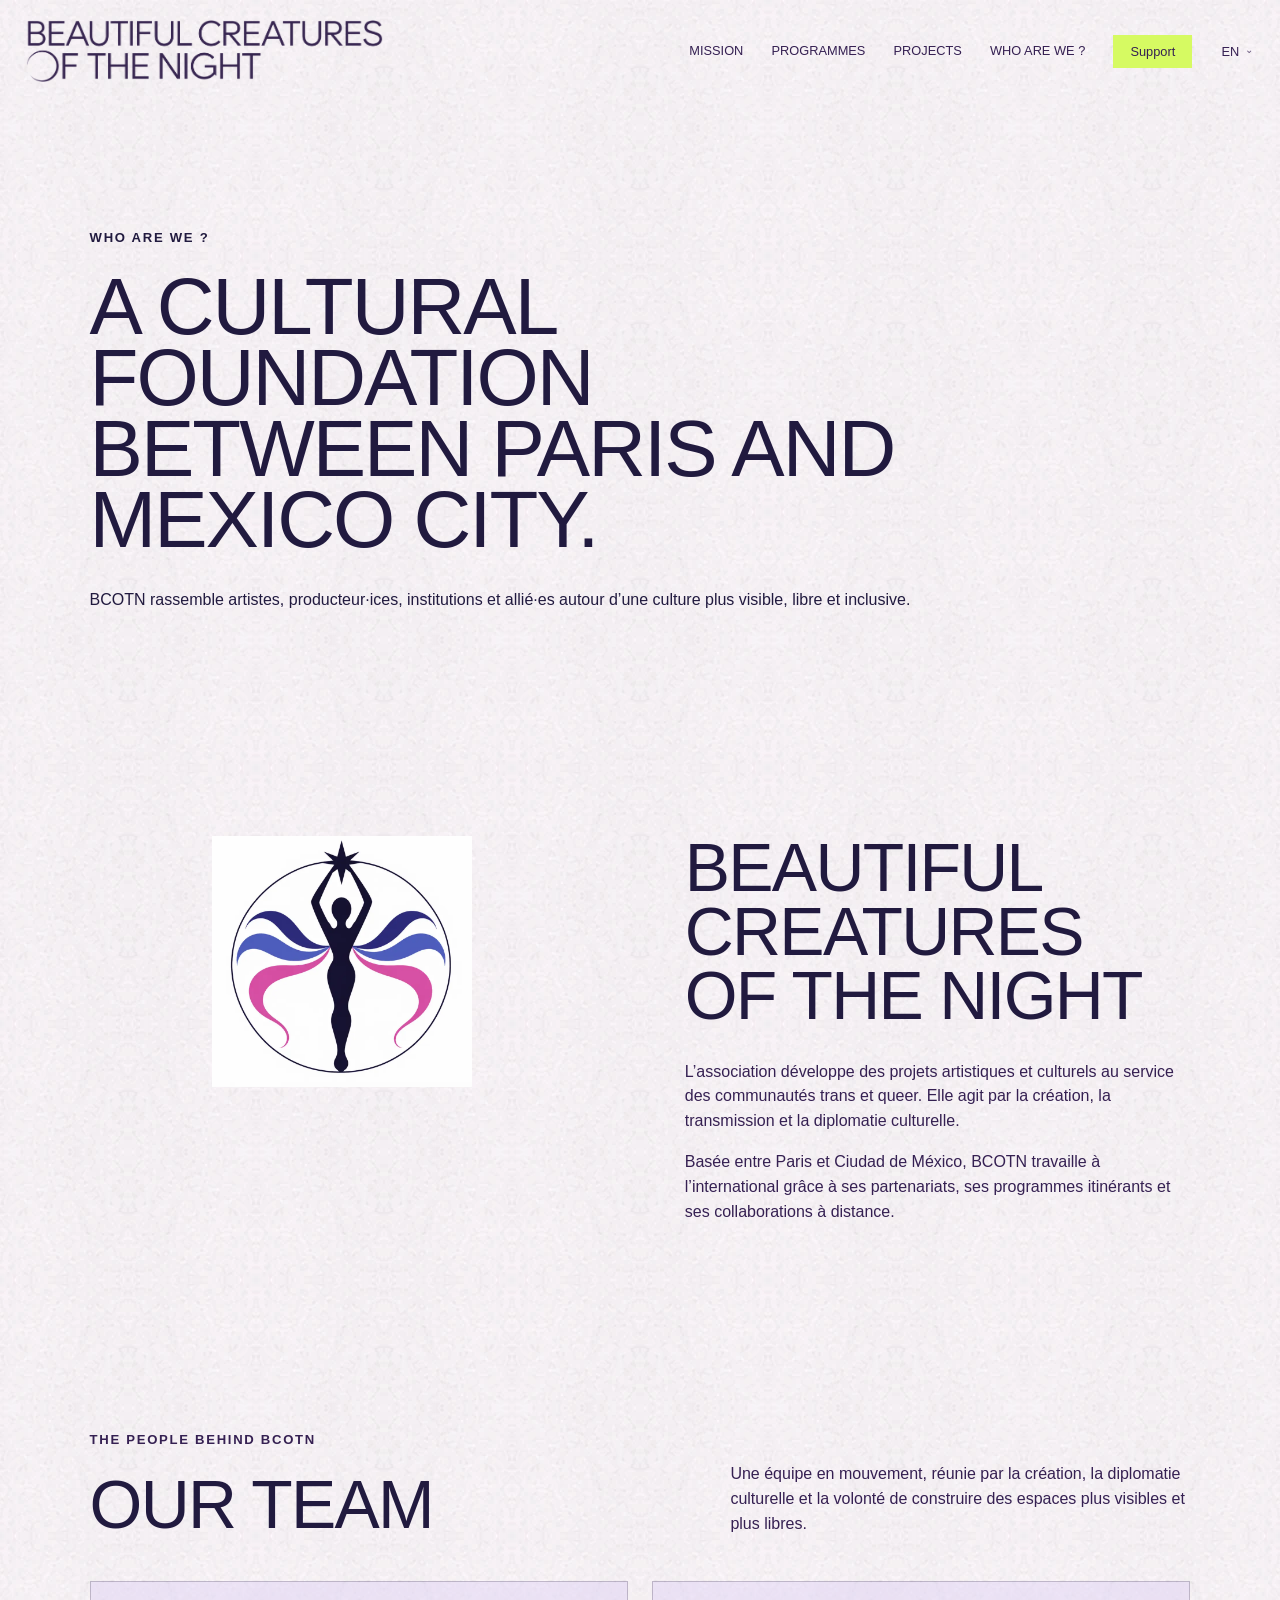
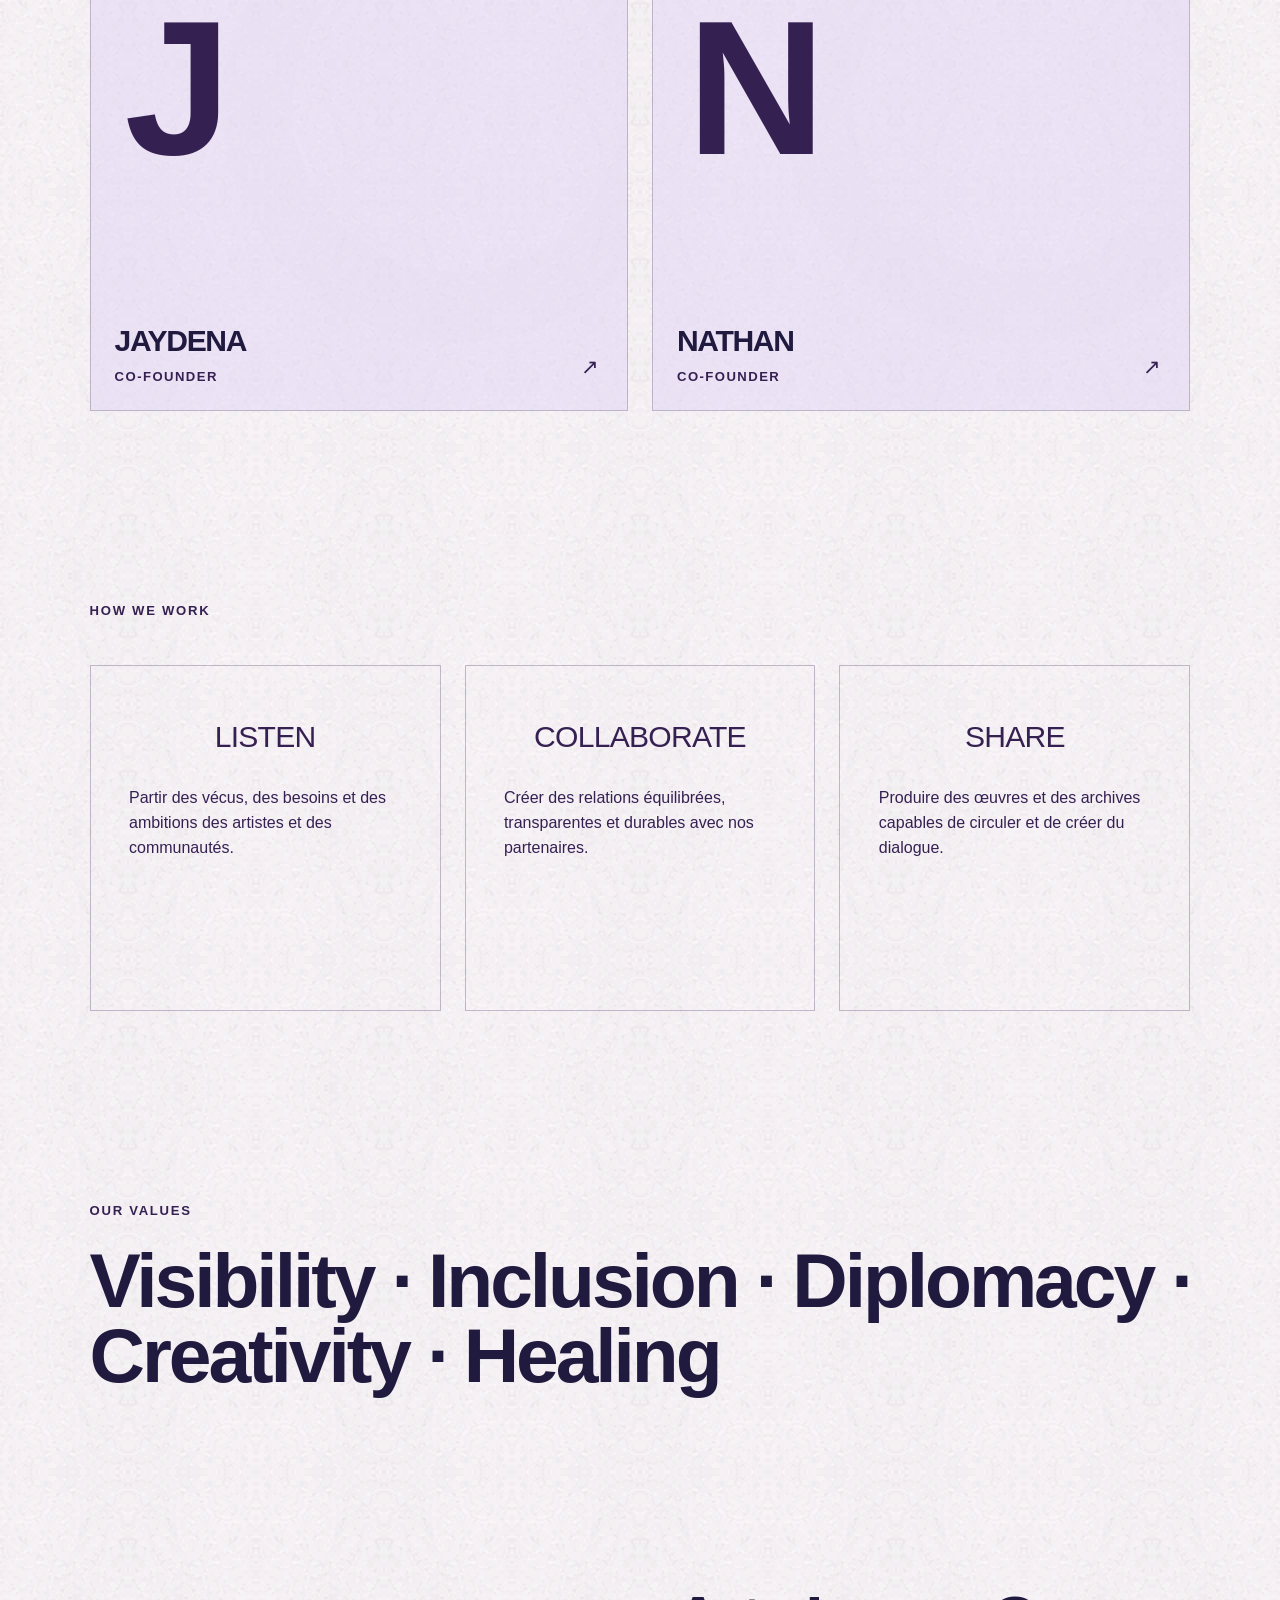
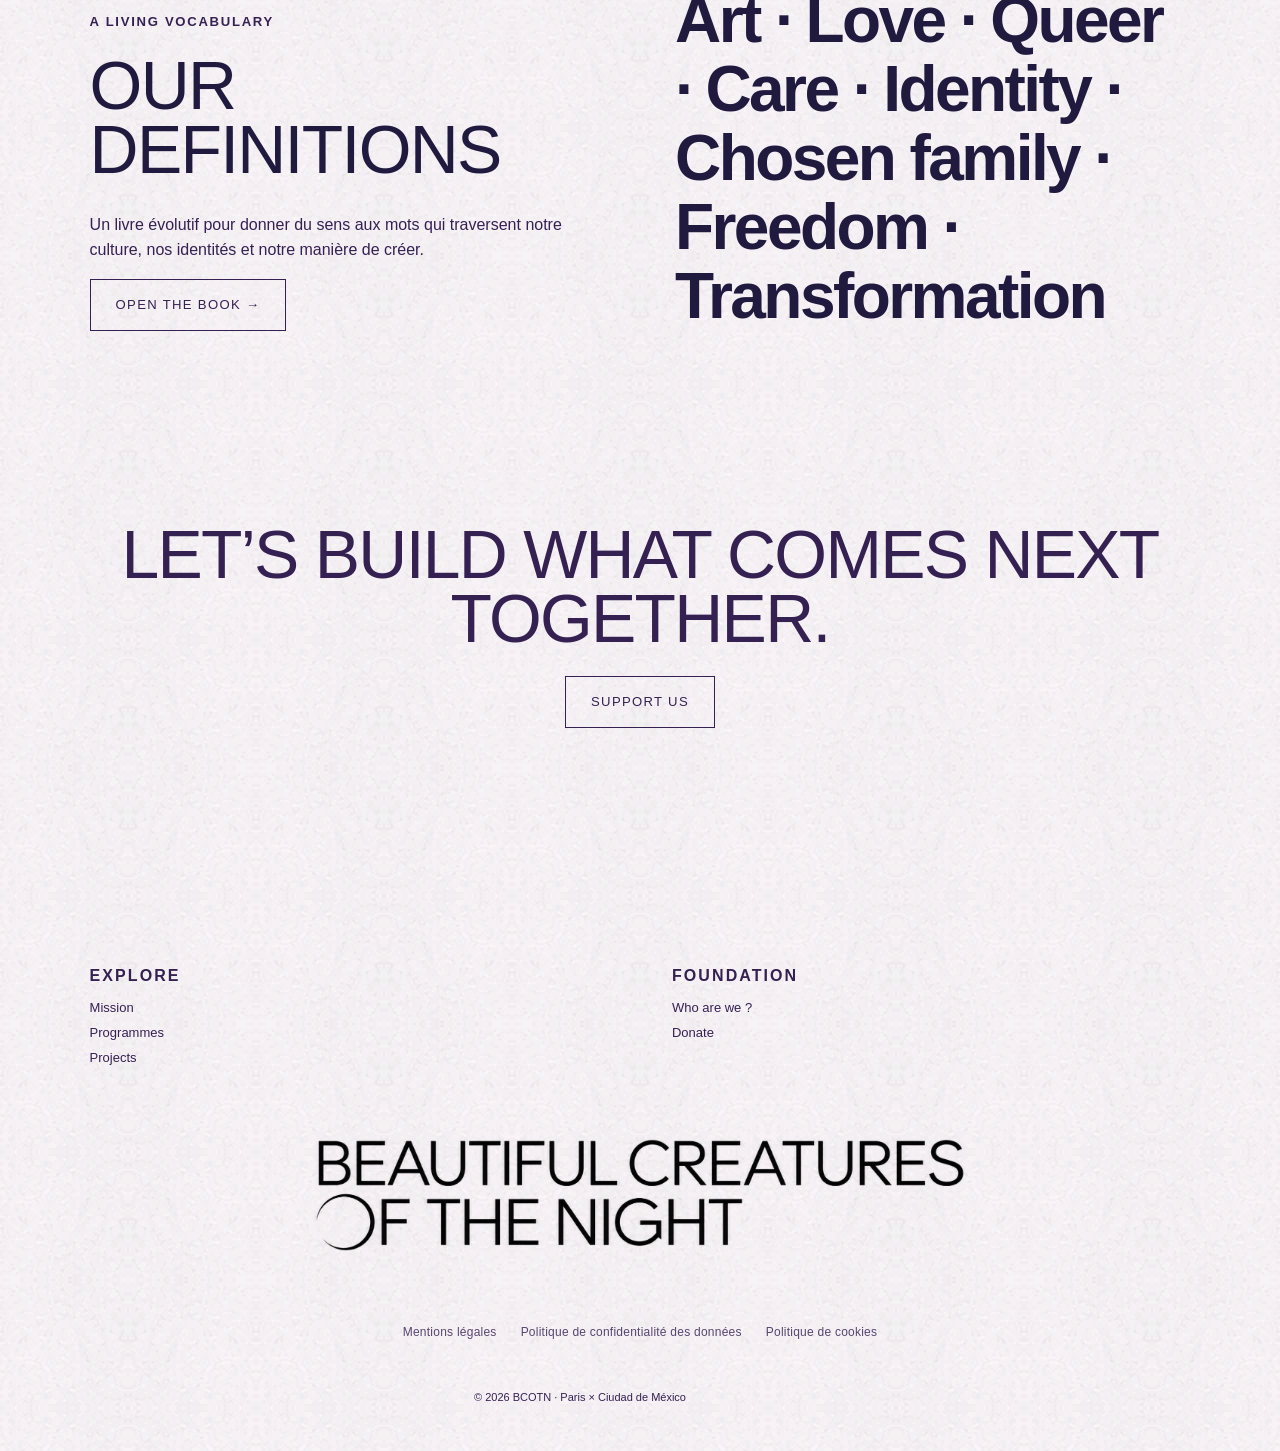
==== commit 62ddf4dc: "Load reference paper texture version 122 on association/index.html" ====
--- a/association/index.html
+++ b/association/index.html
@@ -19,7 +19,7 @@
     <link rel="stylesheet" href="/nav-layout-v19.css?v=27" />
     <link rel="stylesheet" href="/layout-motion-v22.css" />
   <link rel="stylesheet" href="/type-system-v28.css?v=28" /><link rel="stylesheet" href="/responsive-header-v30.css?v=30" /><link rel="stylesheet" href="/institutional-header-v33.css?v=33" /><link rel="stylesheet" href="/final-header-v34.css?v=34" /><link rel="stylesheet" href="/identity-v36.css?v=36" /><link rel="stylesheet" href="/pastel-direction-v37.css?v=83" /><link rel="stylesheet" href="/simple-type-v39.css?v=44" />  <link rel="stylesheet" href="/premium-system-v84.css?v=88" />
-  <link rel="stylesheet" href="/bcotn-final-unity-v89.css?v=101" />  <link rel="stylesheet" href="/bcotn-shared-reference-v111.css?v=119" />
+  <link rel="stylesheet" href="/bcotn-final-unity-v89.css?v=101" />  <link rel="stylesheet" href="/bcotn-shared-reference-v111.css?v=122" />
   </head>
   <body class="page-association">
     <header class="site-header">
@@ -209,7 +209,7 @@
         <a href="/legal/cookies/">Politique de cookies</a>
       </div>
       <div class="legal">© 2026 BCOTN · Paris × Ciudad de México</div></footer>
-    <script src="/script.js?v=119"></script>
+    <script src="/script.js?v=121"></script>
   </body>
 </html>
 
--- a/bcotn-shared-reference-v111.css
+++ b/bcotn-shared-reference-v111.css
@@ -500,3 +500,208 @@
   html body > .header-actions{overflow:visible!important}
   html body > .header-actions .language{z-index:1000!important}
 }
+
+
+/* v121 — mobile header: approved-size logo left, adjacent violet menu + language controls on right. */
+@media (max-width:1100px) {
+  html body .site-header,
+  html body .site-header.is-compact {
+    position:relative!important;
+    z-index:200!important;
+    overflow:visible!important;
+  }
+  html body .site-header .header-shell,
+  html body .site-header.is-compact .header-shell {
+    display:block!important;
+    width:100%!important;
+    overflow:visible!important;
+  }
+  html body .site-header .header-identity,
+  html body .site-header.is-compact .header-identity {
+    position:relative!important;
+    display:flex!important;
+    justify-content:flex-start!important;
+    align-items:center!important;
+    width:100%!important;
+    padding-left:0!important;
+    padding-right:112px!important;
+    border:0!important;
+  }
+  html body .site-header .brand,
+  html body .site-header.is-compact .brand {
+    /* Preserve the current mobile logo dimensions, only change its alignment. */
+    margin:0!important;
+    margin-left:-5px!important;
+    flex-shrink:0!important;
+  }
+  html body > .header-actions {
+    position:absolute!important;
+    top:0!important;
+    right:max(16px,calc((100vw - 1600px)/2))!important;
+    left:auto!important;
+    bottom:auto!important;
+    display:flex!important;
+    flex-direction:row!important;
+    align-items:center!important;
+    justify-content:flex-end!important;
+    gap:9px!important;
+    height:80px!important;
+    padding:0!important;
+    margin:0!important;
+    width:auto!important;
+    z-index:1100!important;
+    background:transparent!important;
+    color:#352052!important;
+    mix-blend-mode:normal!important;
+  }
+  html body > .header-actions .menu-button,
+  html body > .header-actions .menu-button:hover,
+  html body > .header-actions .menu-button:focus {
+    display:flex!important;
+    flex:0 0 40px!important;
+    position:relative!important;
+    inset:auto!important;
+    top:auto!important;right:auto!important;bottom:auto!important;left:auto!important;
+    transform:none!important;
+    align-items:center!important;
+    justify-content:center!important;
+    flex-direction:column!important;
+    width:40px!important;height:40px!important;
+    padding:5px!important;margin:0!important;
+    gap:6px!important;
+    border:0!important;
+    border-radius:0!important;
+    box-shadow:none!important;
+    background:transparent!important;
+    color:#352052!important;
+    mix-blend-mode:normal!important;
+    cursor:pointer!important;
+    -webkit-tap-highlight-color:transparent!important;
+    pointer-events:auto!important;
+    z-index:1102!important;
+  }
+  html body > .header-actions .menu-button span {
+    display:block!important;
+    width:27px!important;
+    height:2.5px!important;
+    flex:0 0 2.5px!important;
+    padding:0!important;
+    border:0!important;
+    border-radius:0!important;
+    background:#352052!important;
+    background-color:#352052!important;
+    box-shadow:none!important;
+    opacity:1!important;
+    transform:none!important;
+    transition:transform .2s ease,opacity .2s ease!important;
+  }
+  html body > .header-actions .menu-button[aria-expanded="true"] span:nth-child(1){
+    transform:translateY(8.5px) rotate(45deg)!important;
+  }
+  html body > .header-actions .menu-button[aria-expanded="true"] span:nth-child(2){
+    opacity:0!important;
+  }
+  html body > .header-actions .menu-button[aria-expanded="true"] span:nth-child(3){
+    transform:translateY(-8.5px) rotate(-45deg)!important;
+  }
+  html body > .header-actions .language-mount,
+  html body > .header-actions .language {
+    display:flex!important;
+    position:relative!important;
+    align-items:center!important;
+    justify-content:center!important;
+    flex:0 0 40px!important;
+    width:40px!important;
+    margin:0!important;
+    padding:0!important;
+    overflow:visible!important;
+    z-index:1104!important;
+  }
+  html body > .header-actions .lang-toggle {
+    display:flex!important;
+    width:40px!important;
+    min-width:40px!important;
+    height:40px!important;
+    padding:0!important;
+    border:0!important;
+    background:transparent!important;
+    color:#352052!important;
+    -webkit-text-fill-color:#352052!important;
+    font-family:"Neue Montreal","Neue Montréal","Helvetica Neue",Helvetica,Arial,sans-serif!important;
+    font-size:14px!important;
+    font-weight:600!important;
+    line-height:1!important;
+    letter-spacing:.025em!important;
+  }
+  html body > .header-actions .lang-menu.open {
+    display:block!important;
+    position:absolute!important;
+    top:44px!important;
+    right:0!important;
+    left:auto!important;
+    z-index:1200!important;
+  }
+  html body .mobile-panel {
+    z-index:800!important;
+  }
+  html body .mobile-panel.open {
+    display:flex!important;
+    position:fixed!important;
+    top:80px!important;
+    right:0!important;bottom:0!important;left:0!important;
+    width:100%!important;
+    height:calc(100dvh - 80px)!important;
+    overflow-y:auto!important;
+    overscroll-behavior:contain!important;
+    flex-direction:column!important;
+    align-items:center!important;
+    justify-content:flex-start!important;
+    padding:clamp(30px,5vh,55px) 20px 40px!important;
+    gap:clamp(15px,2.5vh,26px)!important;
+    background:#faf6f9!important;
+    visibility:visible!important;
+    opacity:1!important;
+    pointer-events:auto!important;
+  }
+  html body .mobile-panel.open a {
+    color:#352052!important;
+    -webkit-text-fill-color:#352052!important;
+    pointer-events:auto!important;
+    transform:none!important;
+  }
+  html body.menu-open {
+    overflow:hidden!important;
+  }
+}
+@media (max-width:600px) {
+  html body > .header-actions {
+    right:16px!important;
+    height:70px!important;
+  }
+  html body .mobile-panel.open {
+    top:70px!important;
+    height:calc(100dvh - 70px)!important;
+  }
+}
+
+
+/* v122 — use the actual supplied paper grain at native scale, mirrored at the seams.
+   Only the website canvas changes; all foreground artwork and header layout are preserved. */
+html body,html body.page-home,html body:not(.page-home){
+  background-color:#f4eff3!important;
+  background-image:url("/bcotn-paper-reference-v122.svg")!important;
+  background-size:256px 256px!important;
+  background-repeat:repeat!important;
+  background-position:0 0!important;
+  background-blend-mode:normal!important;
+  background-attachment:scroll!important;
+}
+@media(max-width:1100px){
+  html body .mobile-panel.open{
+    background-color:#f4eff3!important;
+    background-image:url("/bcotn-paper-reference-v122.svg")!important;
+    background-size:256px 256px!important;
+    background-repeat:repeat!important;
+    background-blend-mode:normal!important;
+  }
+}
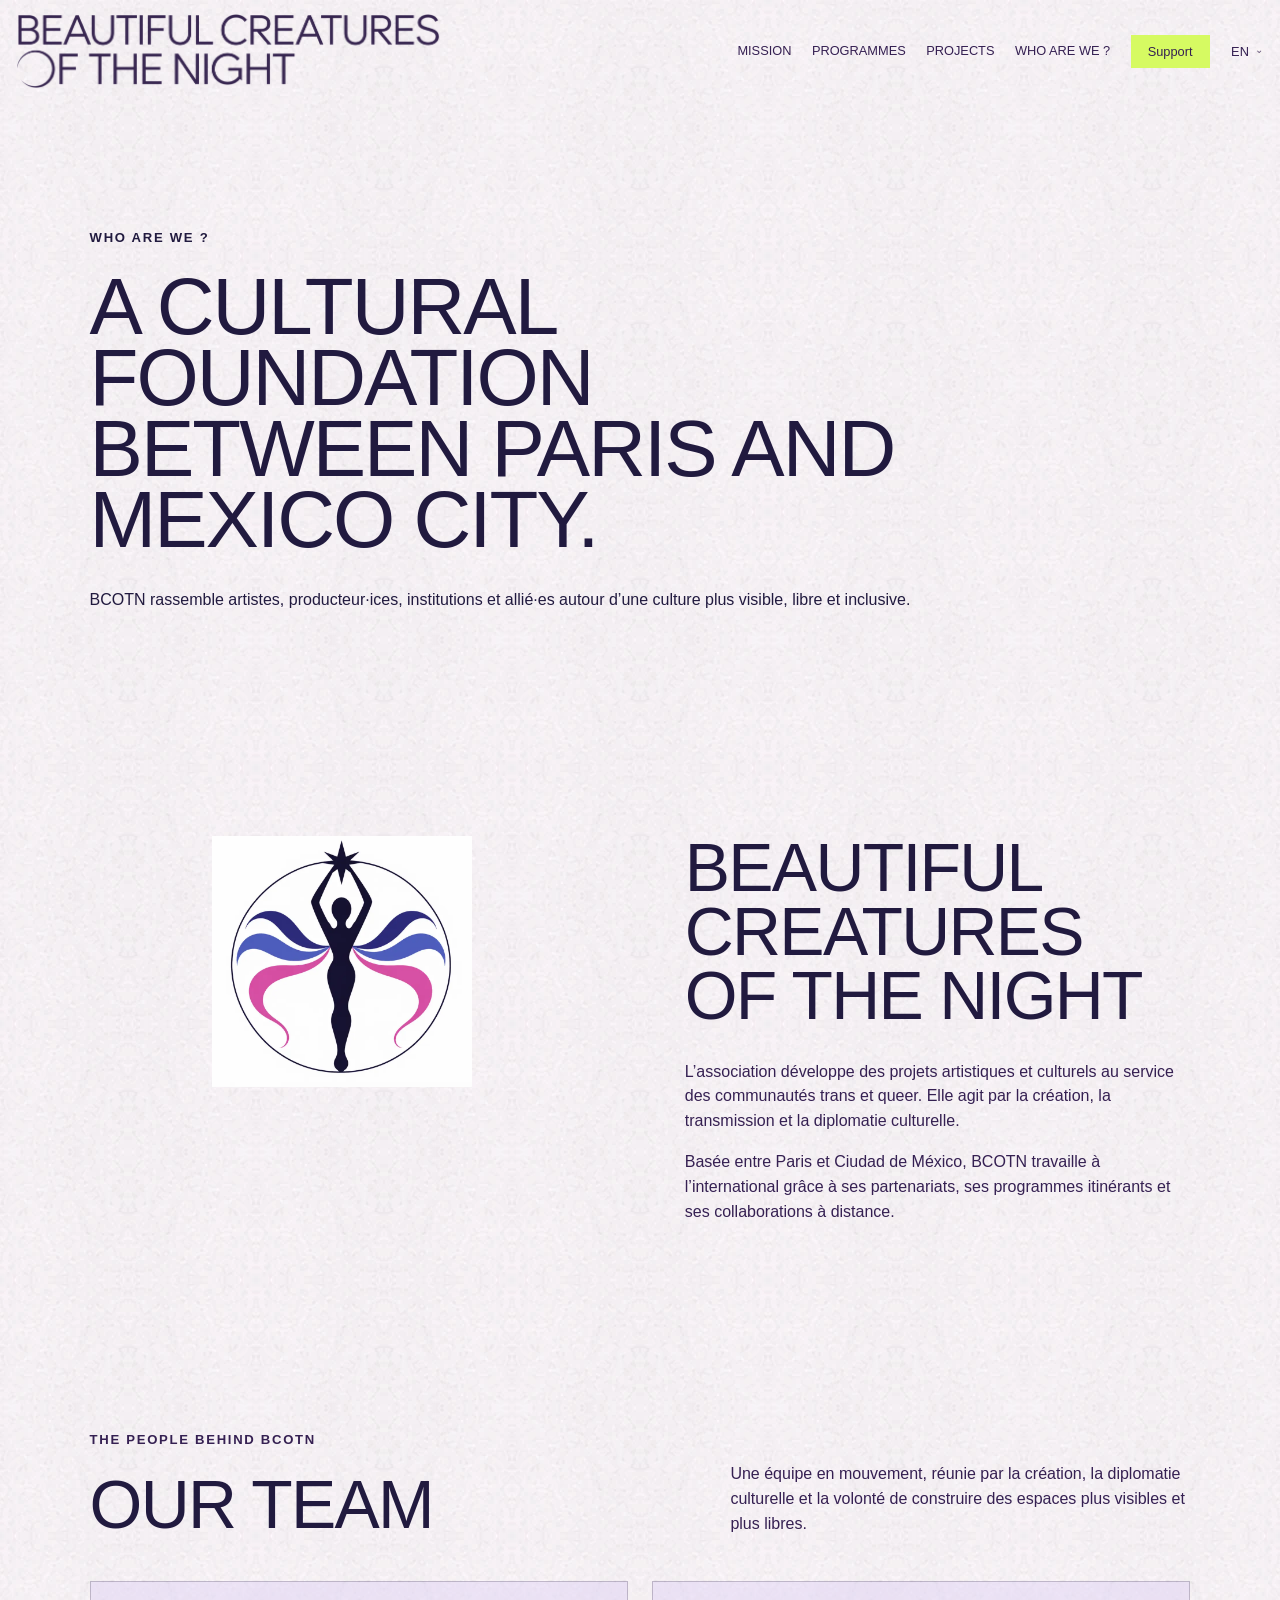
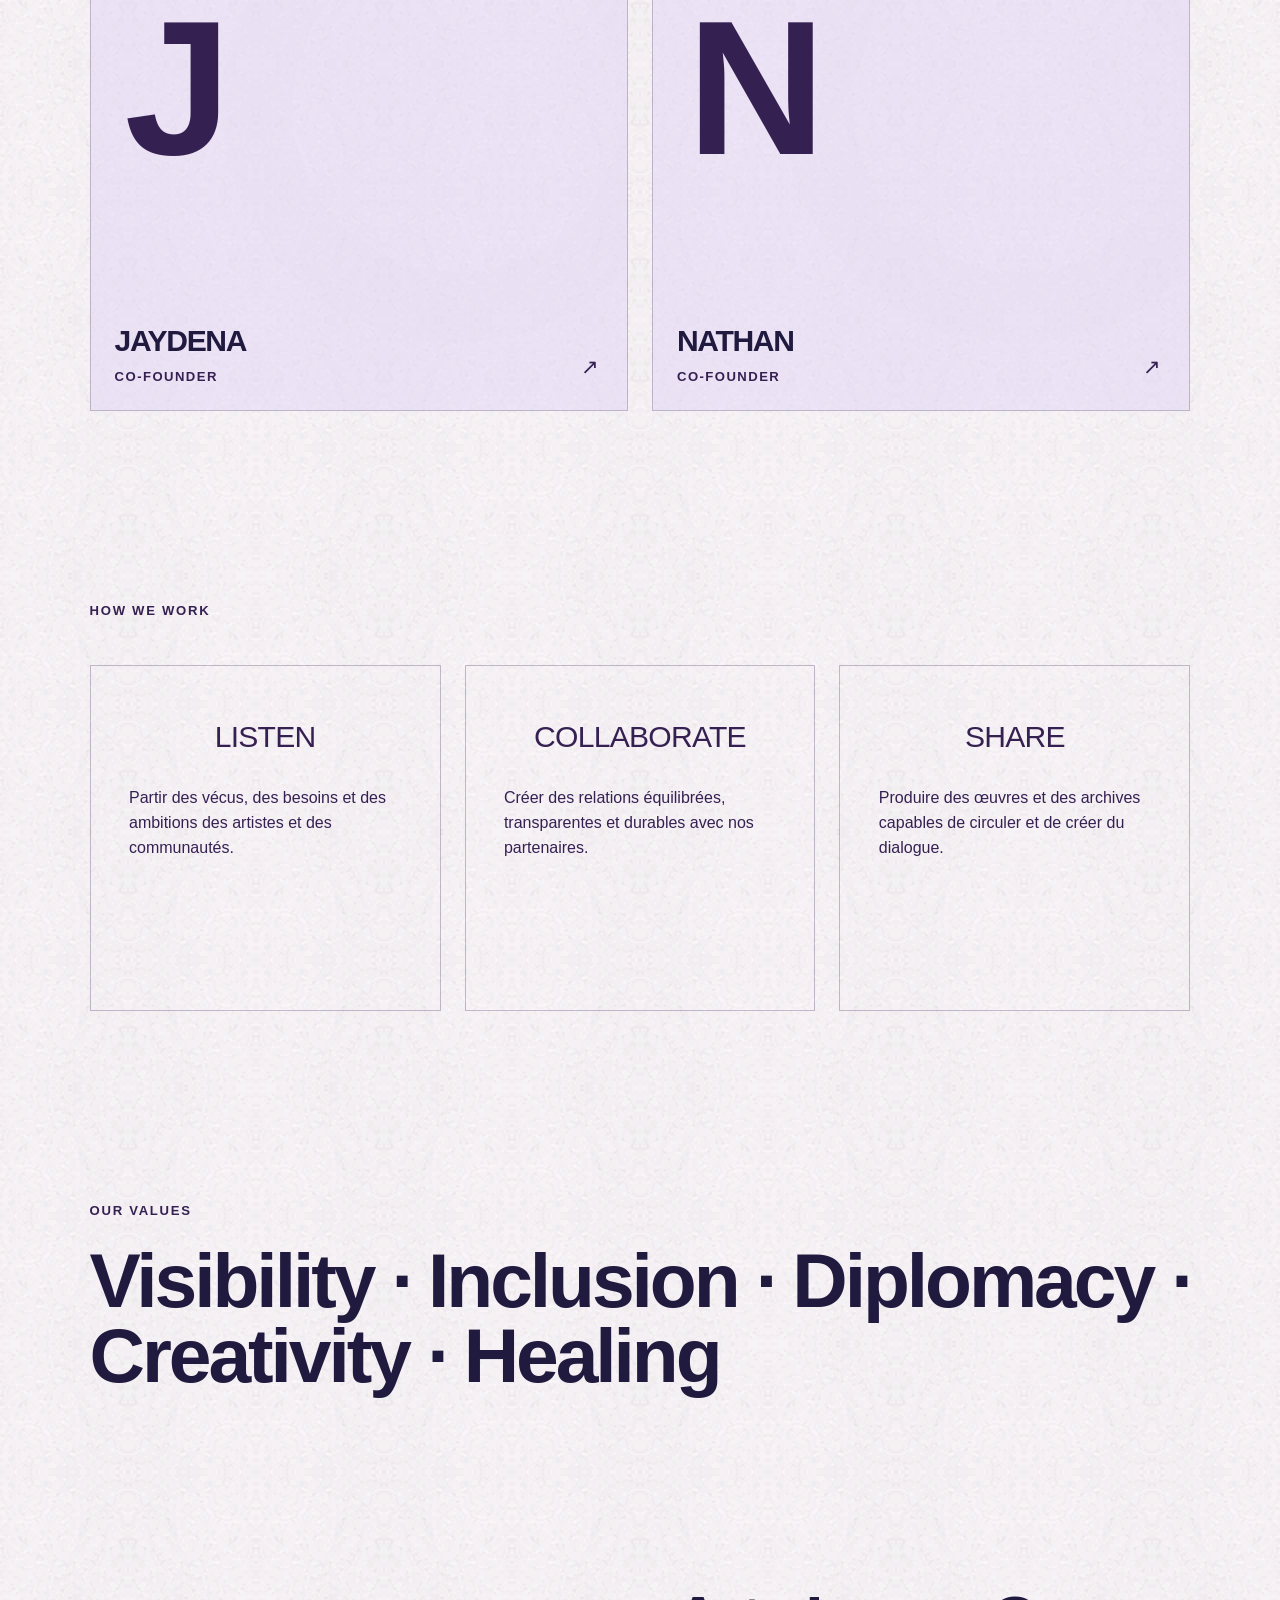
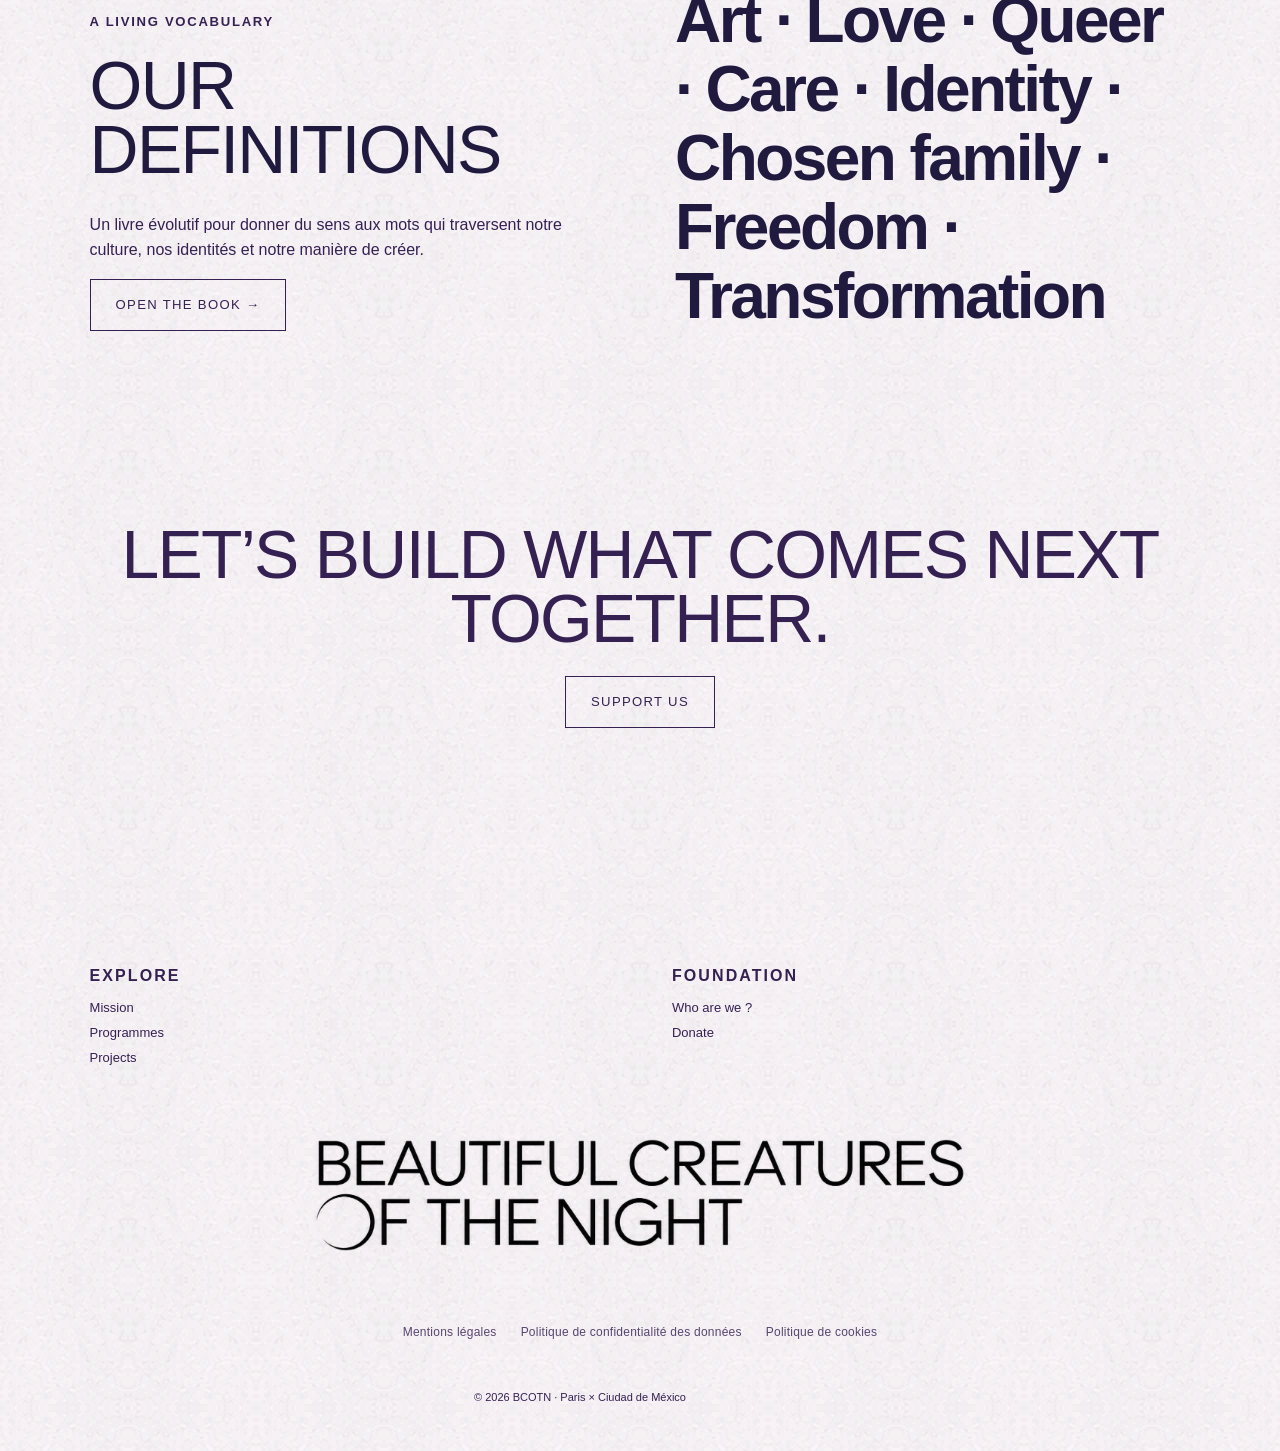
==== commit d77222c6: "Increase hero headline scale and publish enlarged header logo across site" ====
--- a/association/index.html
+++ b/association/index.html
@@ -19,7 +19,7 @@
     <link rel="stylesheet" href="/nav-layout-v19.css?v=27" />
     <link rel="stylesheet" href="/layout-motion-v22.css" />
   <link rel="stylesheet" href="/type-system-v28.css?v=28" /><link rel="stylesheet" href="/responsive-header-v30.css?v=30" /><link rel="stylesheet" href="/institutional-header-v33.css?v=33" /><link rel="stylesheet" href="/final-header-v34.css?v=34" /><link rel="stylesheet" href="/identity-v36.css?v=36" /><link rel="stylesheet" href="/pastel-direction-v37.css?v=83" /><link rel="stylesheet" href="/simple-type-v39.css?v=44" />  <link rel="stylesheet" href="/premium-system-v84.css?v=88" />
-  <link rel="stylesheet" href="/bcotn-final-unity-v89.css?v=101" />  <link rel="stylesheet" href="/bcotn-shared-reference-v111.css?v=122" />
+  <link rel="stylesheet" href="/bcotn-final-unity-v89.css?v=101" />  <link rel="stylesheet" href="/bcotn-shared-reference-v111.css?v=124" />
   </head>
   <body class="page-association">
     <header class="site-header">
--- a/bcotn-shared-reference-v111.css
+++ b/bcotn-shared-reference-v111.css
@@ -705,3 +705,18 @@
     background-blend-mode:normal!important;
   }
 }
+
+/* v124: larger wordmark, closer to the left edge, with reserved navigation space. */
+@media(min-width:1101px){
+ html body .site-header,html body .site-header.is-compact{width:calc(100% - 32px)!important;max-width:none!important;margin:0 16px!important}
+ html body .site-header .header-shell,html body .site-header.is-compact .header-shell{grid-template-columns:minmax(260px,34%) minmax(0,1fr)!important;gap:clamp(12px,2vw,36px)!important}
+ html body .site-header .header-identity,html body .site-header.is-compact .header-identity{padding:0!important;justify-content:flex-start!important}
+ html body .site-header .brand,html body .site-header.is-compact .brand{width:min(100%,470px)!important;max-width:470px!important;min-width:0!important;margin:0!important}
+ html body .site-header .brand img,html body .site-header.is-compact .brand img{width:100%!important;max-width:100%!important;max-height:115px!important;height:auto!important;object-fit:contain!important;object-position:left center!important}
+ html body .site-header .links,html body .site-header.is-compact .links{gap:clamp(10px,1.6vw,30px)!important;justify-content:flex-end!important}
+}
+@media(max-width:1100px){
+ html body .site-header,html body .site-header.is-compact{width:calc(100% - 24px)!important;margin:0 12px!important}
+ html body .site-header .brand,html body .site-header.is-compact .brand{width:min(63vw,355px,calc(100vw - 128px))!important;max-width:355px!important;min-width:0!important;margin:0!important}
+ html body .site-header .brand img,html body .site-header.is-compact .brand img{width:100%!important;max-width:100%!important;max-height:66px!important;height:auto!important;object-fit:contain!important;object-position:left center!important}
+}
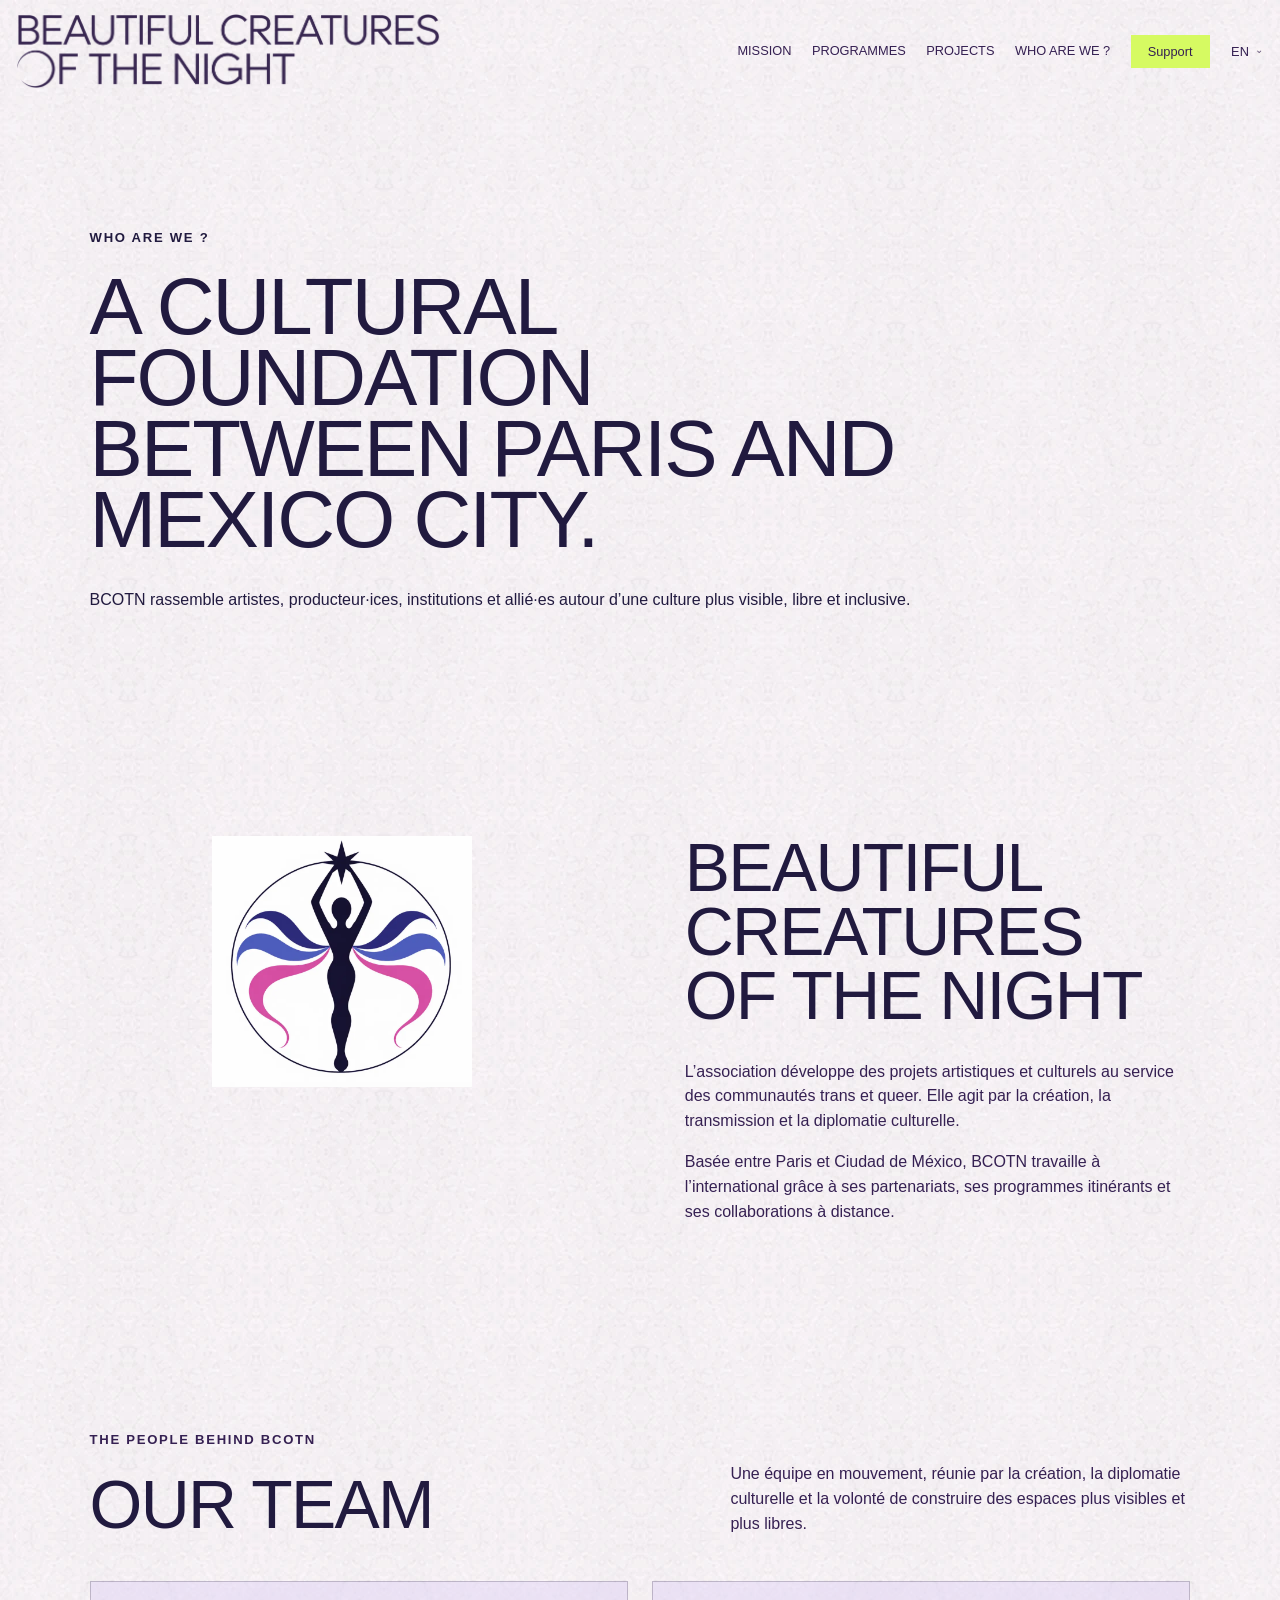
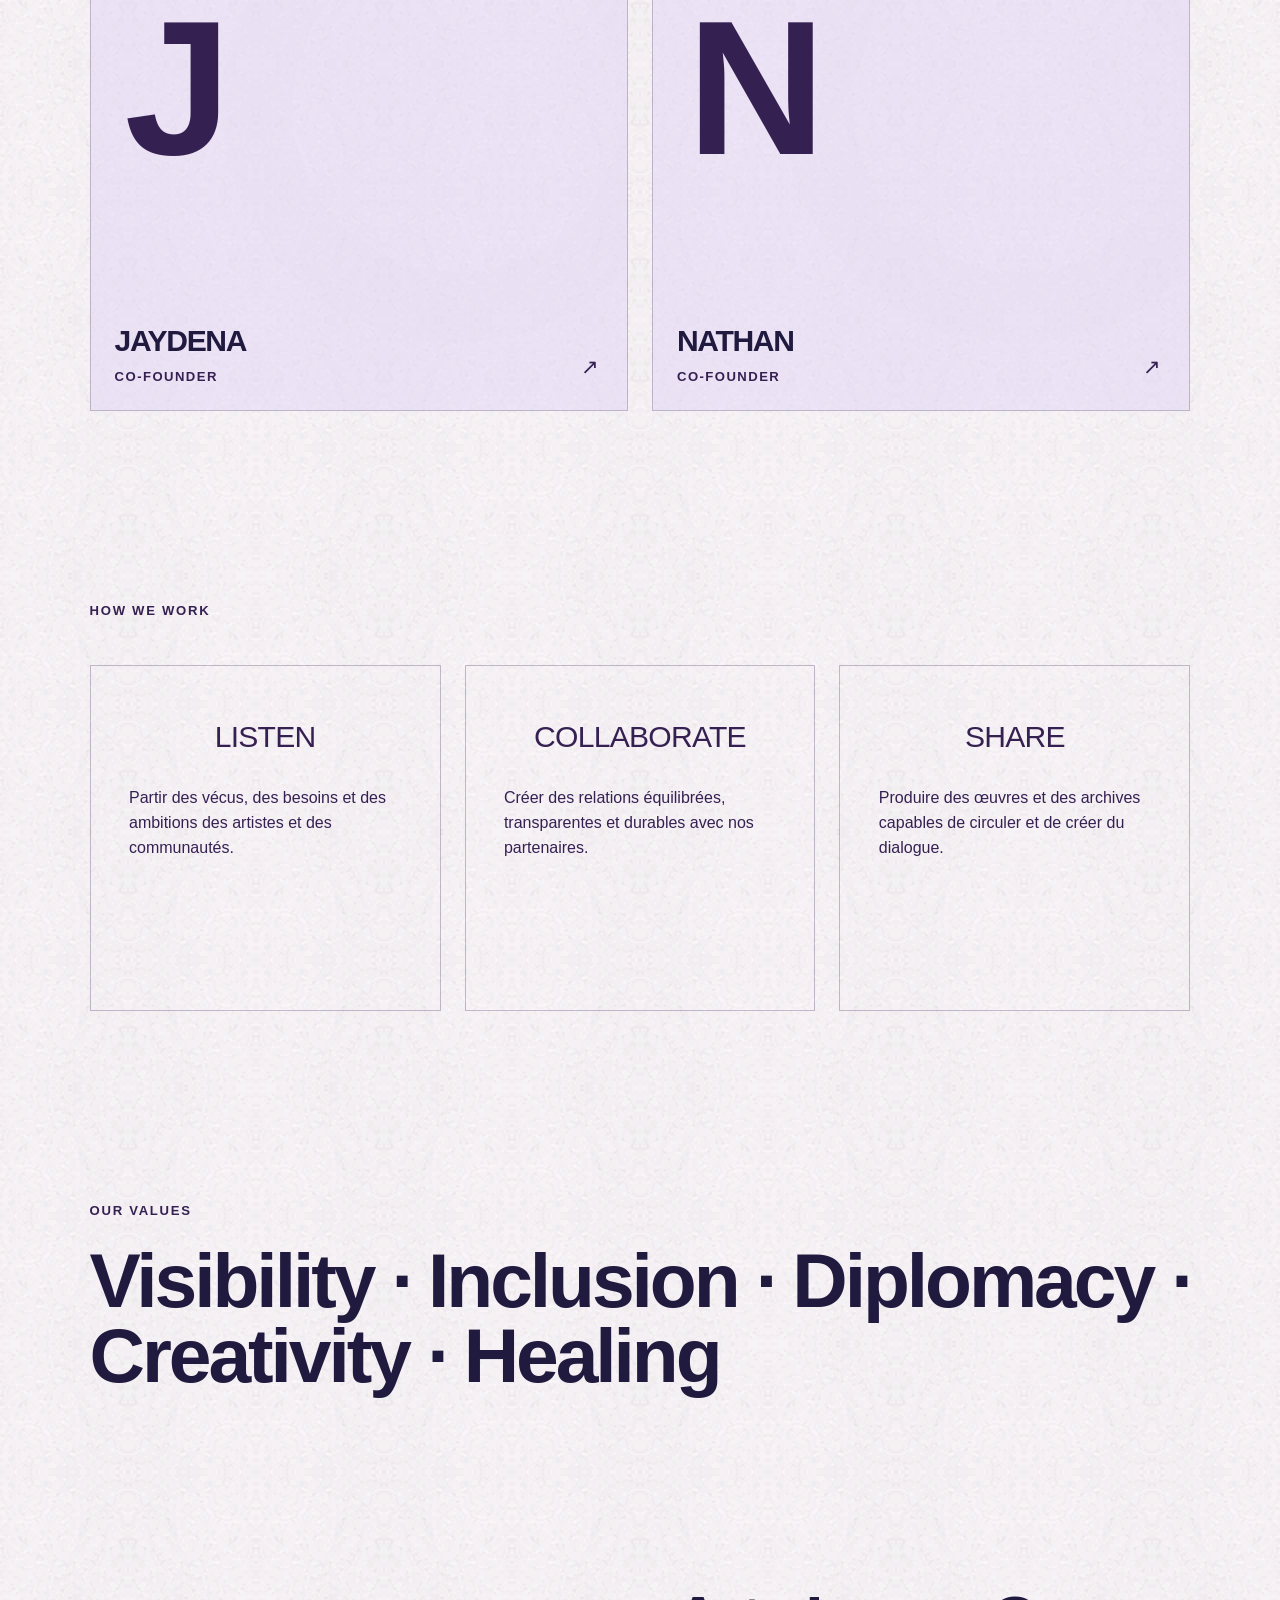
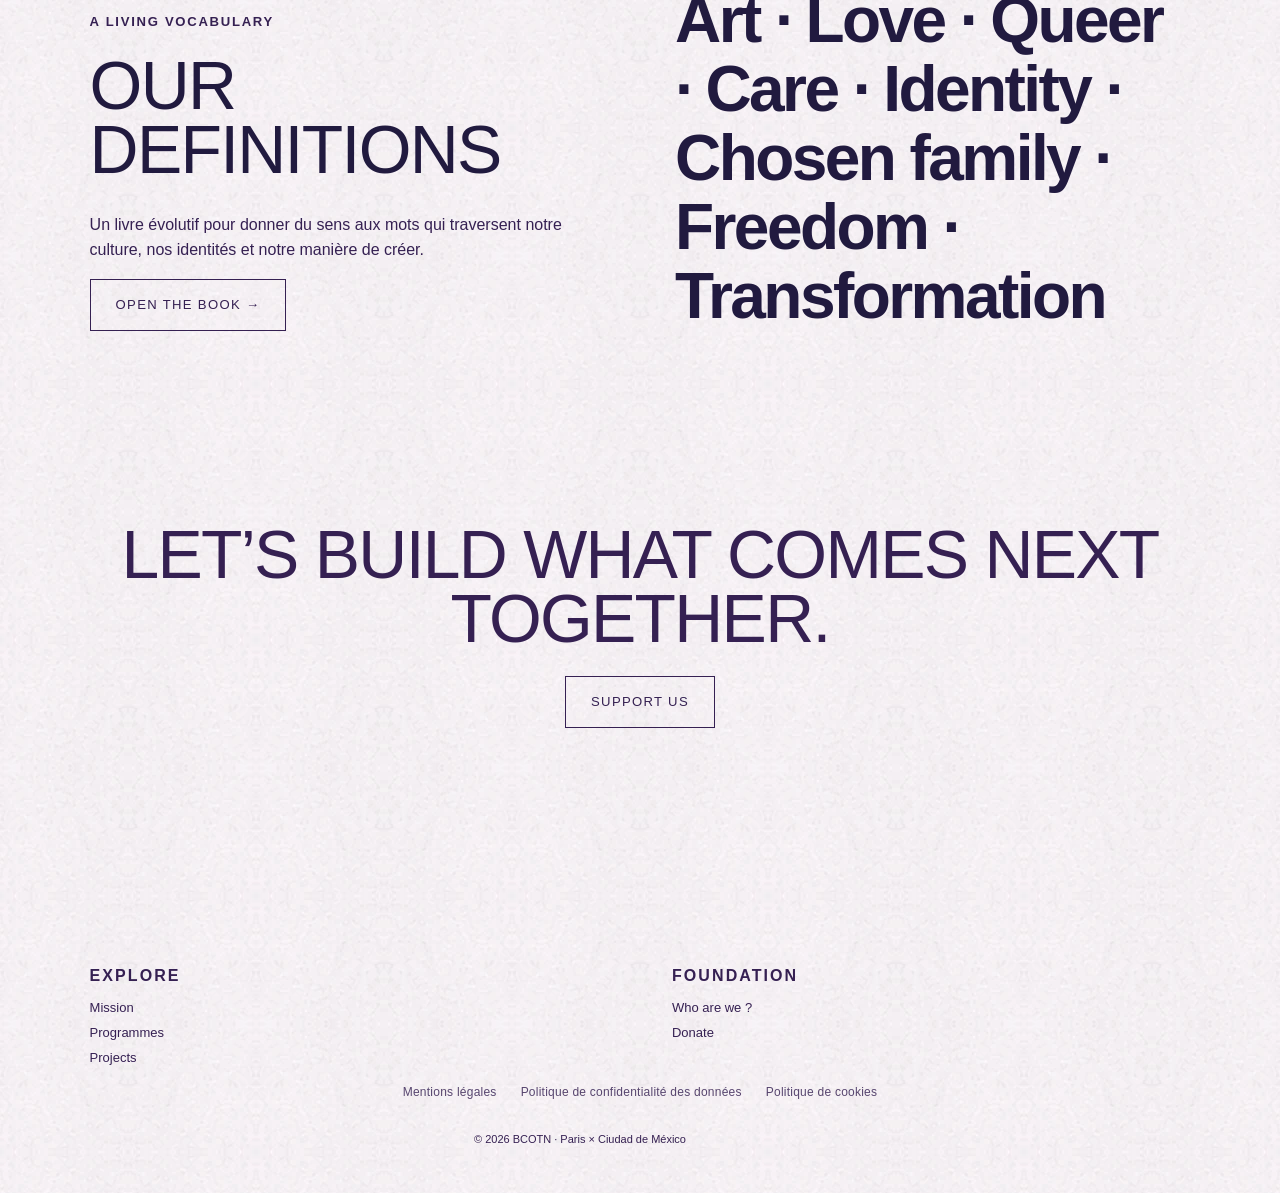
==== commit 206ca833: "Remove footer wordmark from every BCOTN page, preserve header logo and legal links" ====
--- a/association/index.html
+++ b/association/index.html
@@ -202,7 +202,7 @@
       
       
       
-    <div class="footer-logo"><img src="/bcotn-official-logo-v41.png?v=41" alt="Beautiful Creatures Of The Night"></div>
+    
       <div class="footer-legal-links">
         <a href="/legal/mentions-legales/">Mentions légales</a>
         <a href="/legal/confidentialite/">Politique de confidentialité des données</a>
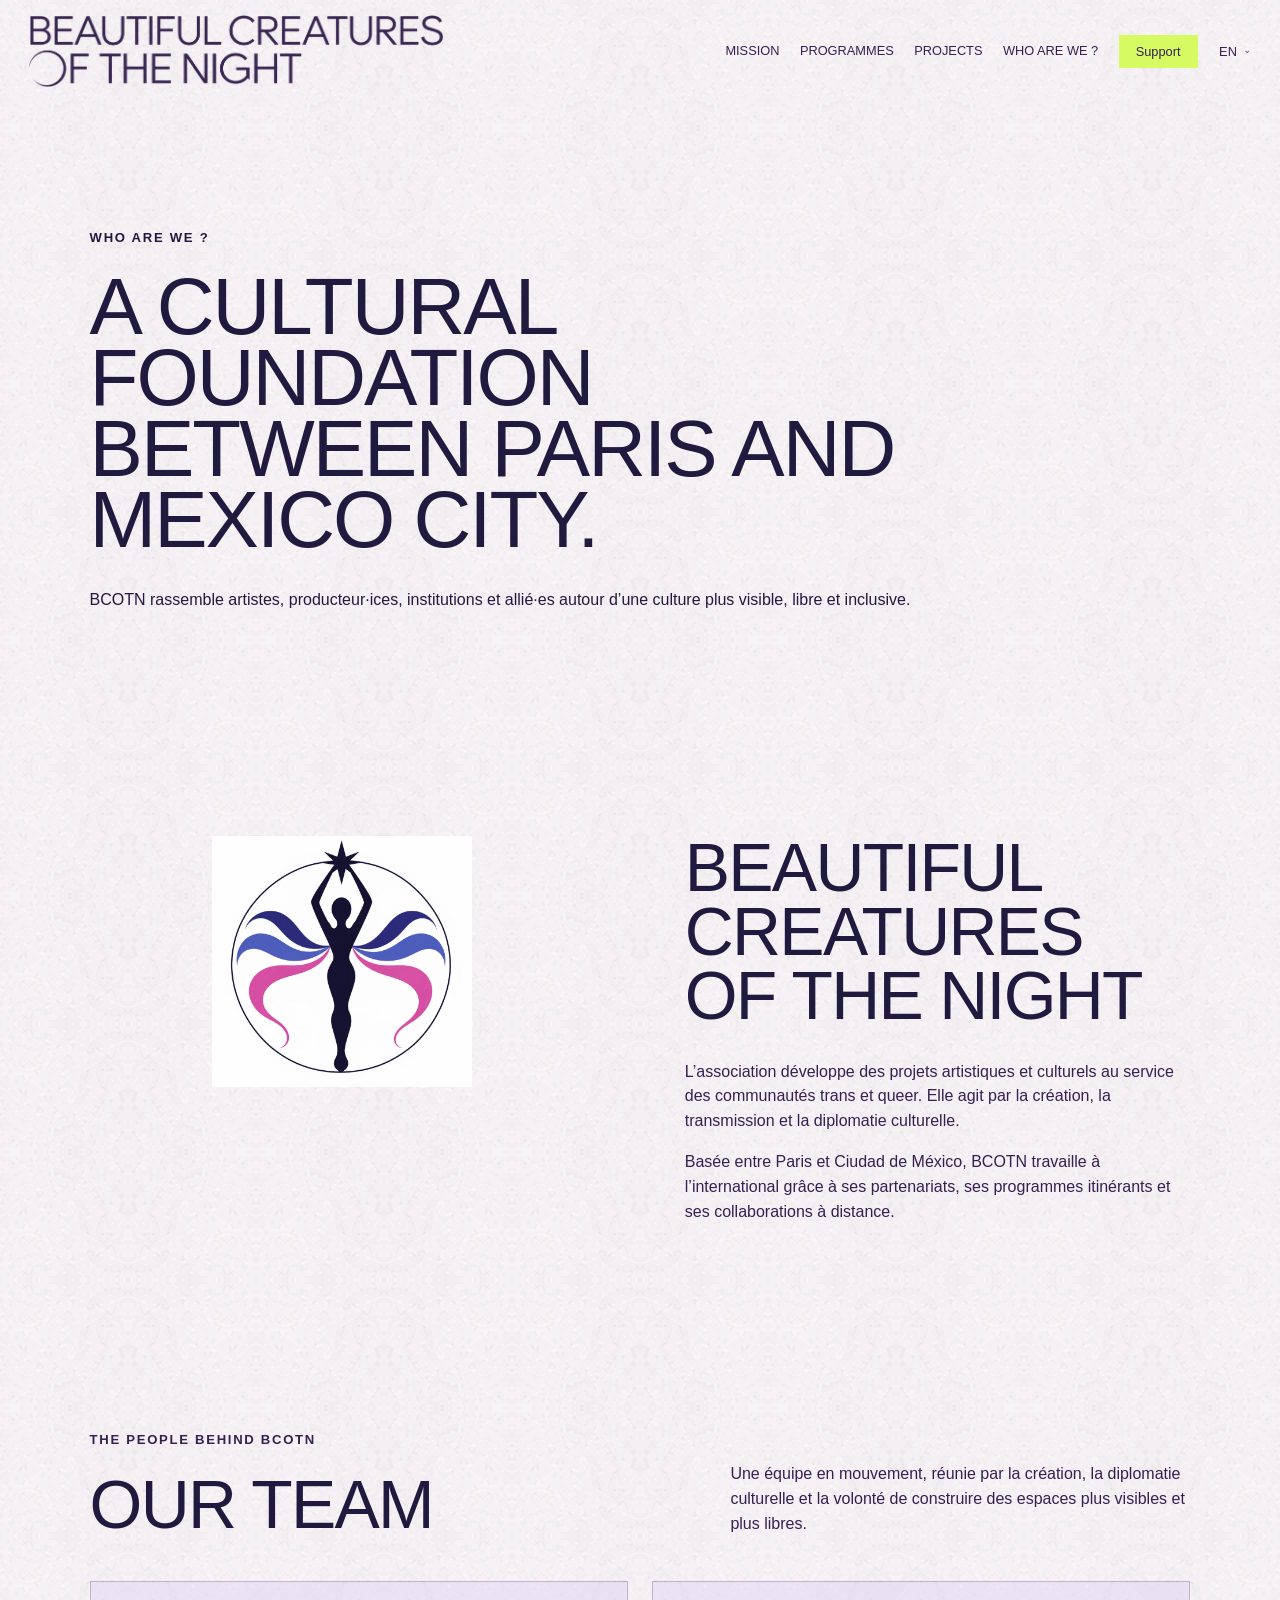
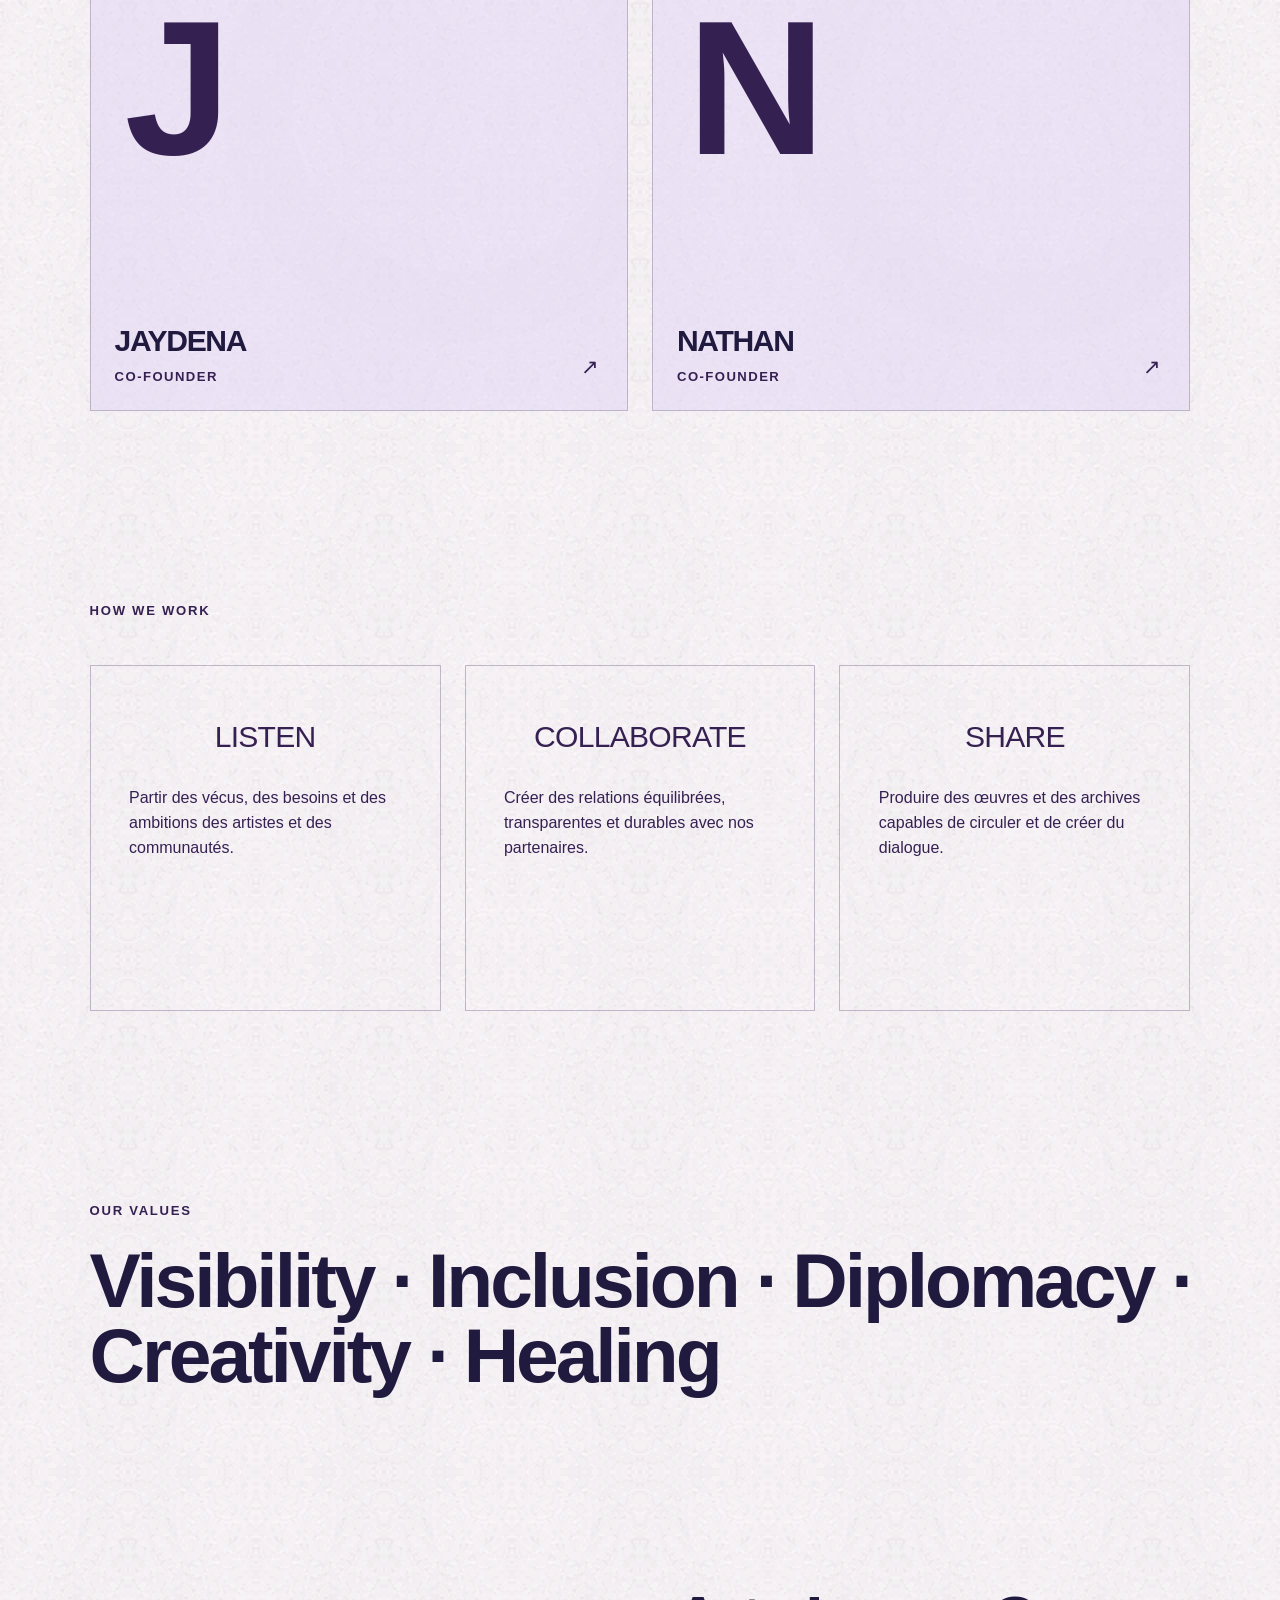
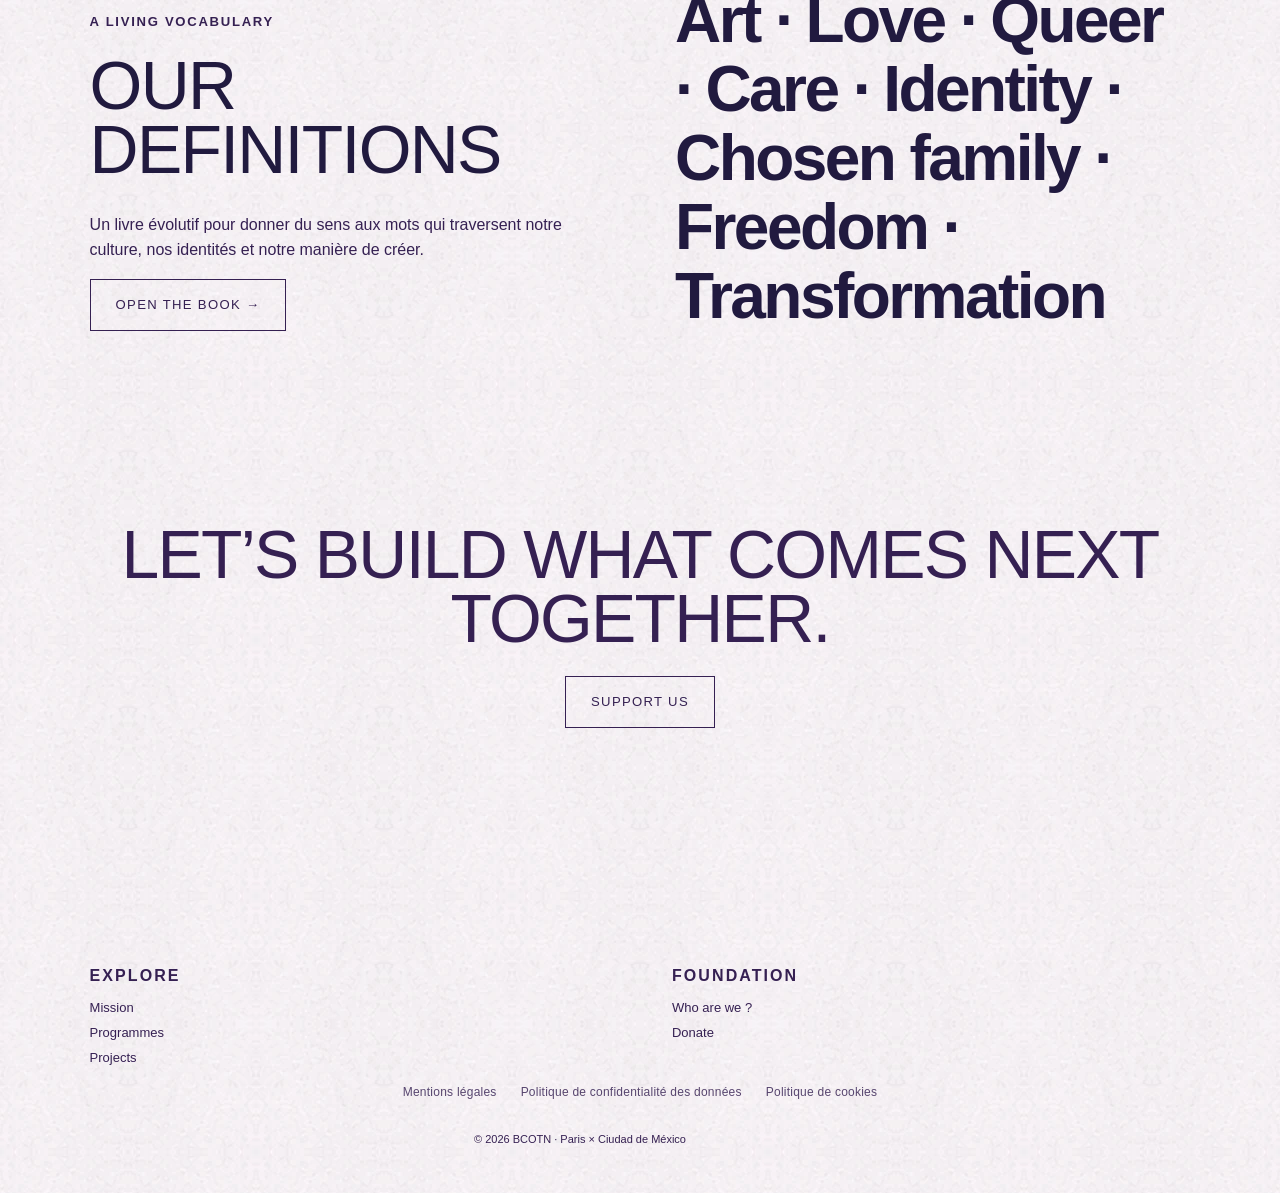
==== commit fbf8aad2: "Unify approved header wordmark dimensions and position across all twelve pages" ====
--- a/association/index.html
+++ b/association/index.html
@@ -20,7 +20,7 @@
     <link rel="stylesheet" href="/layout-motion-v22.css" />
   <link rel="stylesheet" href="/type-system-v28.css?v=28" /><link rel="stylesheet" href="/responsive-header-v30.css?v=30" /><link rel="stylesheet" href="/institutional-header-v33.css?v=33" /><link rel="stylesheet" href="/final-header-v34.css?v=34" /><link rel="stylesheet" href="/identity-v36.css?v=36" /><link rel="stylesheet" href="/pastel-direction-v37.css?v=83" /><link rel="stylesheet" href="/simple-type-v39.css?v=44" />  <link rel="stylesheet" href="/premium-system-v84.css?v=88" />
   <link rel="stylesheet" href="/bcotn-final-unity-v89.css?v=101" />  <link rel="stylesheet" href="/bcotn-shared-reference-v111.css?v=124" />
-  </head>
+  <link rel="stylesheet" href="/bcotn-header-wordmark-v126.css"></head>
   <body class="page-association">
     <header class="site-header">
       <div class="header-shell">
--- a/bcotn-header-wordmark-v126.css
+++ b/bcotn-header-wordmark-v126.css
@@ -0,0 +1,16 @@
+/* Shared header wordmark — identical geometry on every route at each viewport. */
+@media(min-width:1101px){
+ html body .site-header,html body.page-home .site-header,html body .site-header.is-compact{width:calc(100% - 56px)!important;max-width:none!important;margin:0 28px!important;height:clamp(80px,8vw,115px)!important;min-height:0!important;max-height:none!important;padding:0!important}
+ html body .site-header .header-shell,html body.page-home .site-header .header-shell,html body .site-header.is-compact .header-shell{display:grid!important;grid-template-columns:minmax(260px,34%) minmax(0,1fr)!important;grid-template-rows:1fr!important;gap:clamp(12px,2vw,36px)!important;width:100%!important;height:100%!important;margin:0!important;padding:0!important;align-items:center!important}
+ html body .site-header .header-identity,html body.page-home .site-header .header-identity,html body .site-header.is-compact .header-identity{display:flex!important;position:relative!important;inset:auto!important;align-items:center!important;justify-content:flex-start!important;width:100%!important;height:100%!important;padding:0!important;margin:0!important;border:0!important;transform:none!important}
+ html body .site-header .brand,html body.page-home .site-header .brand,html body .site-header.is-compact .brand{display:flex!important;width:min(100%,470px)!important;max-width:470px!important;min-width:0!important;height:auto!important;margin:0!important;padding:0!important;transform:none!important}
+ html body .site-header .brand img,html body.page-home .site-header .brand img,html body .site-header.is-compact .brand img{width:100%!important;max-width:100%!important;min-width:0!important;max-height:115px!important;height:auto!important;object-fit:contain!important;object-position:left center!important;transform:none!important}
+}
+@media(max-width:1100px){
+ html body .site-header,html body.page-home .site-header,html body .site-header.is-compact{position:relative!important;width:calc(100% - 36px)!important;margin:0 18px!important;height:80px!important;min-height:0!important;padding:0!important}
+ html body .site-header .header-shell,html body.page-home .site-header .header-shell{display:block!important;width:100%!important;height:100%!important;margin:0!important;padding:0!important}
+ html body .site-header .header-identity,html body.page-home .site-header .header-identity{display:flex!important;position:relative!important;align-items:center!important;justify-content:flex-start!important;width:100%!important;height:100%!important;padding:0 104px 0 0!important;margin:0!important;border:0!important;transform:none!important}
+ html body .site-header .brand,html body.page-home .site-header .brand,html body .site-header.is-compact .brand{width:min(63vw,355px,calc(100vw - 140px))!important;max-width:355px!important;min-width:0!important;height:auto!important;margin:0!important;padding:0!important;flex-shrink:0!important;transform:none!important}
+ html body .site-header .brand img,html body.page-home .site-header .brand img,html body .site-header.is-compact .brand img{width:100%!important;height:auto!important;max-width:100%!important;max-height:66px!important;min-width:0!important;object-fit:contain!important;object-position:left center!important;transform:none!important}
+}
+@media(max-width:600px){html body .site-header,html body.page-home .site-header,html body .site-header.is-compact{height:70px!important}}
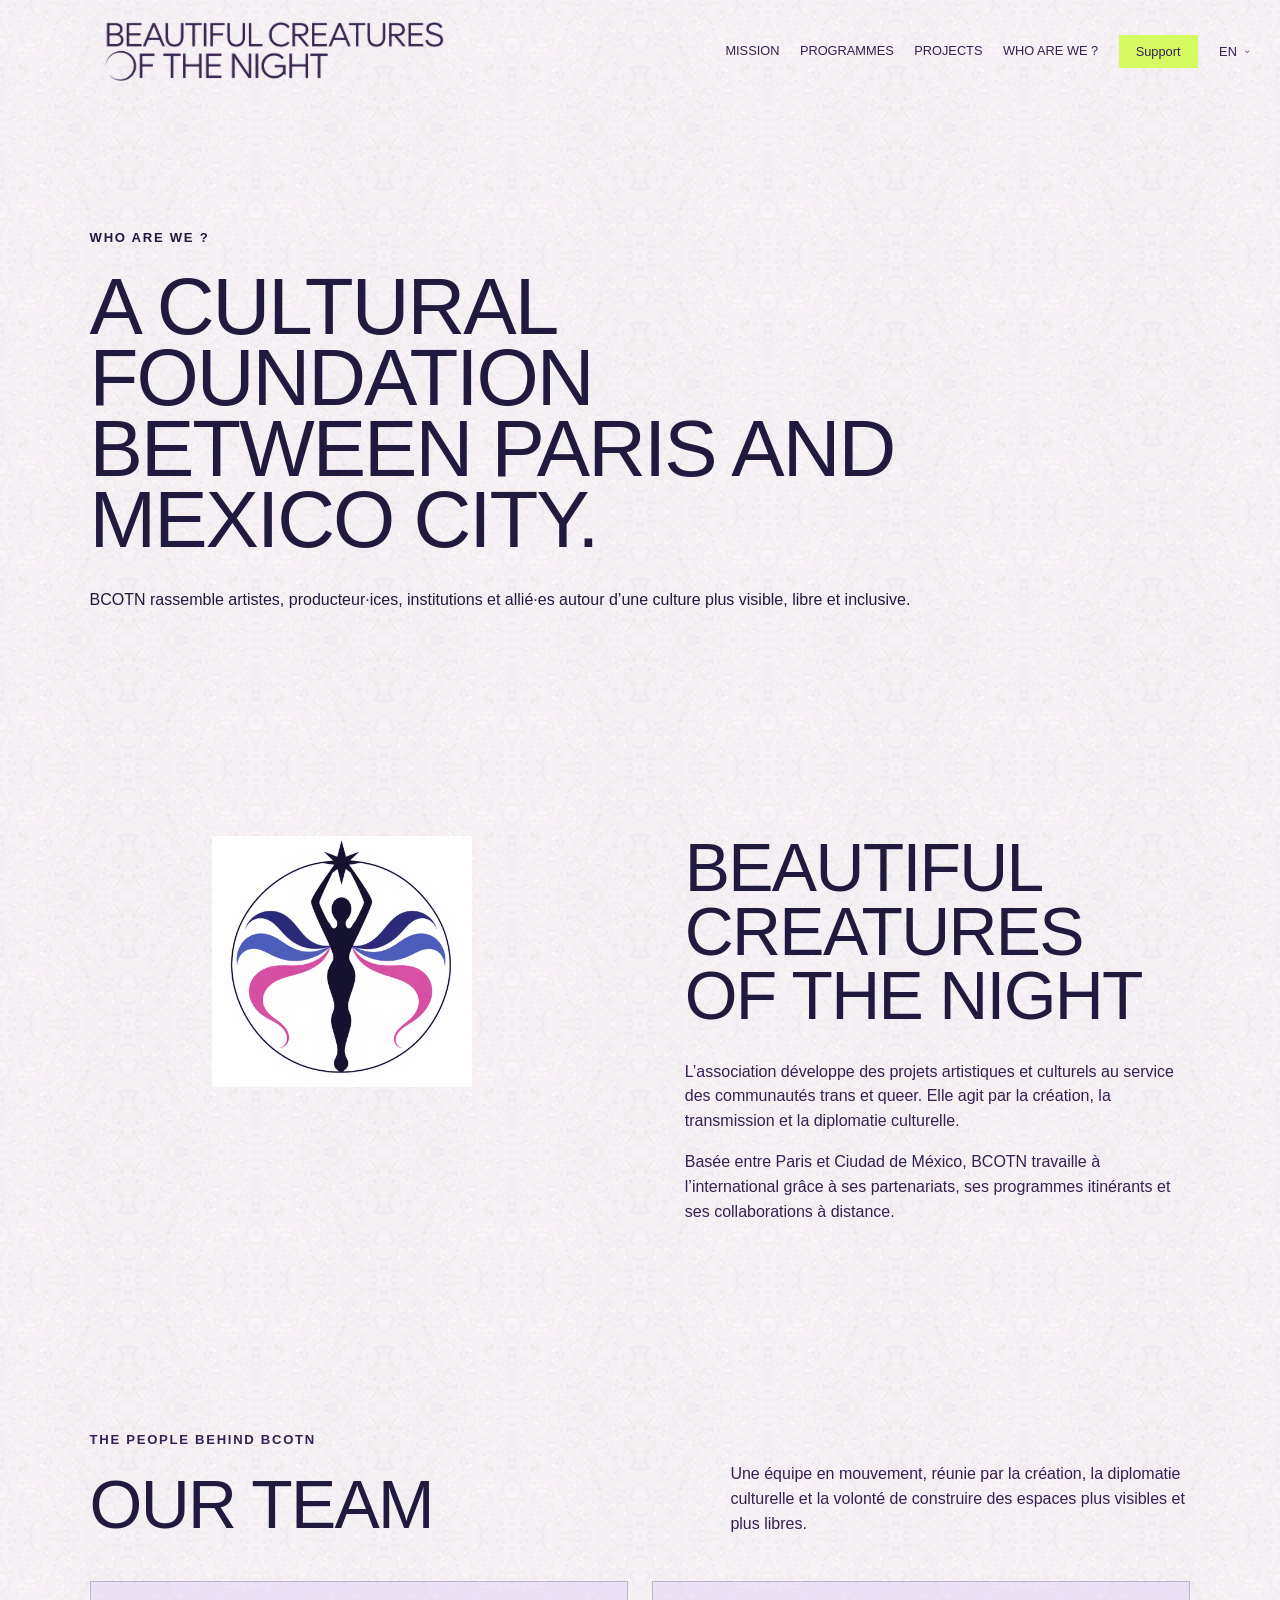
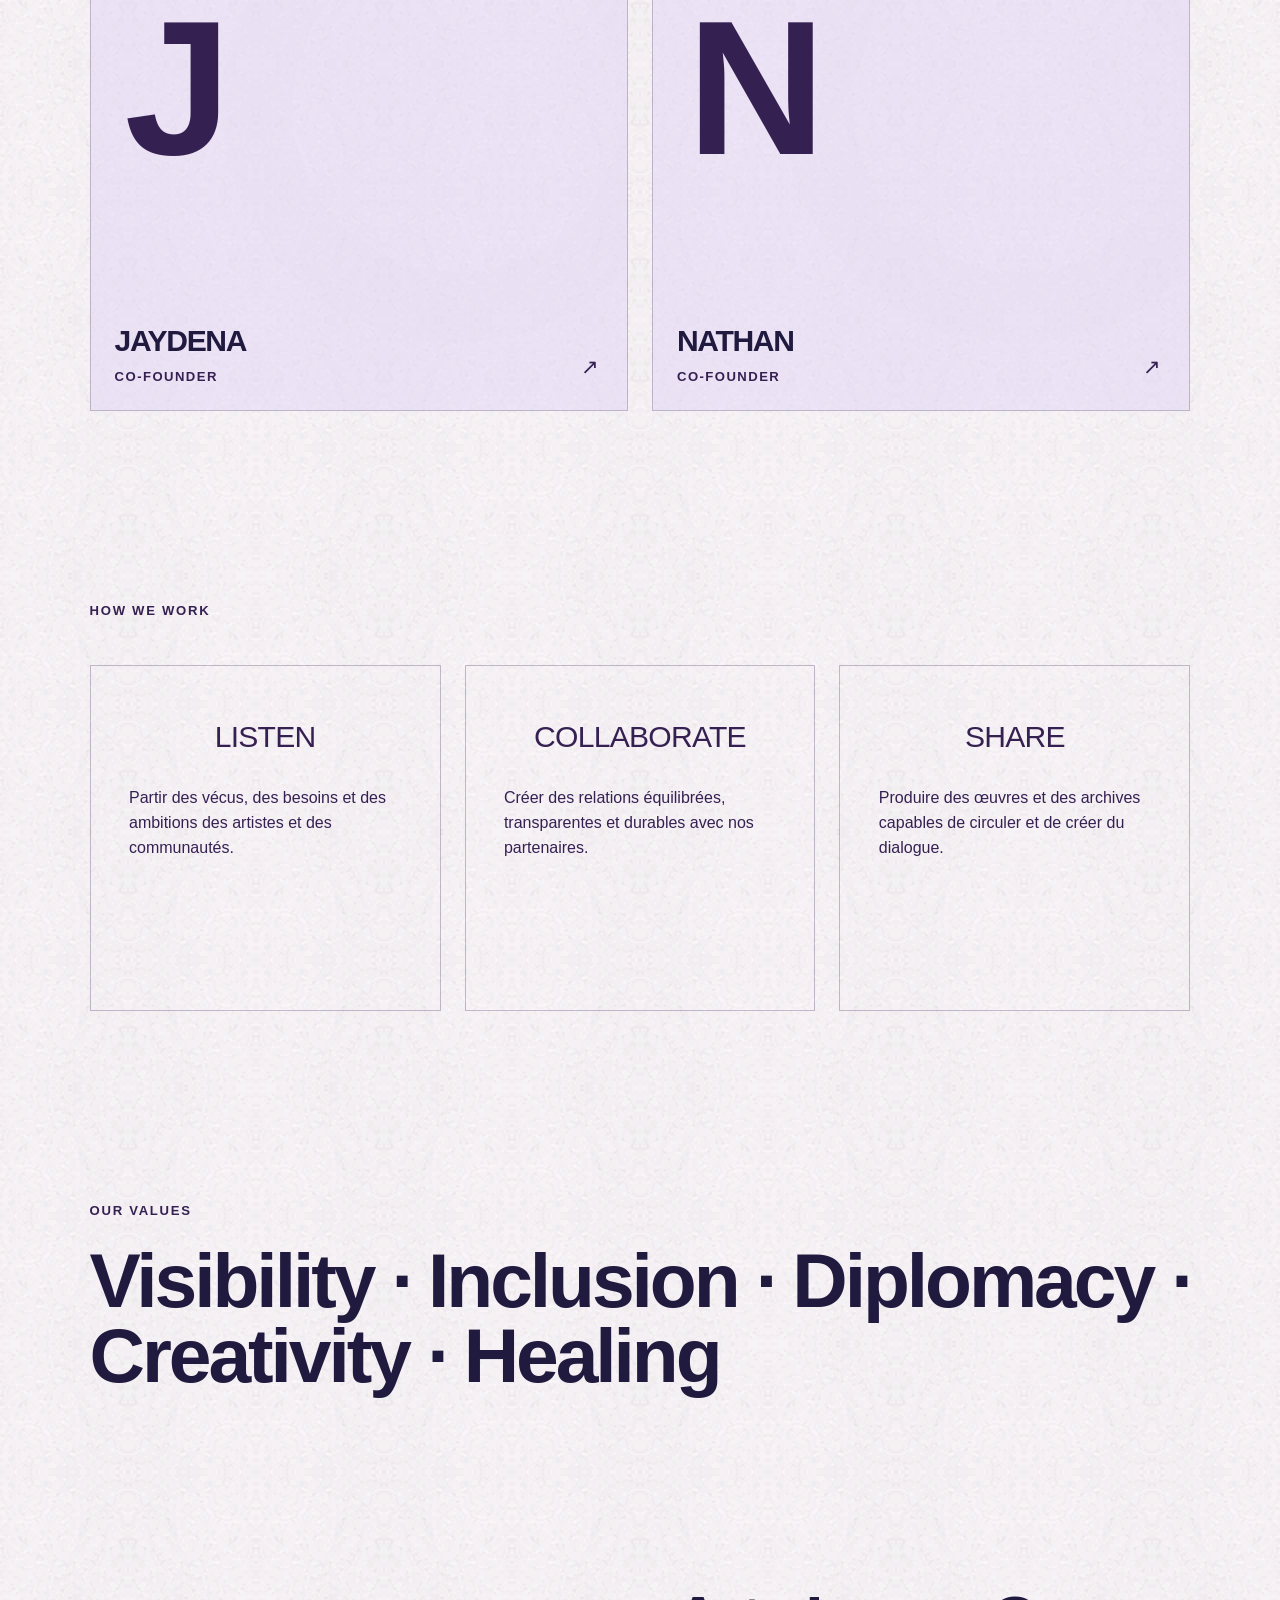
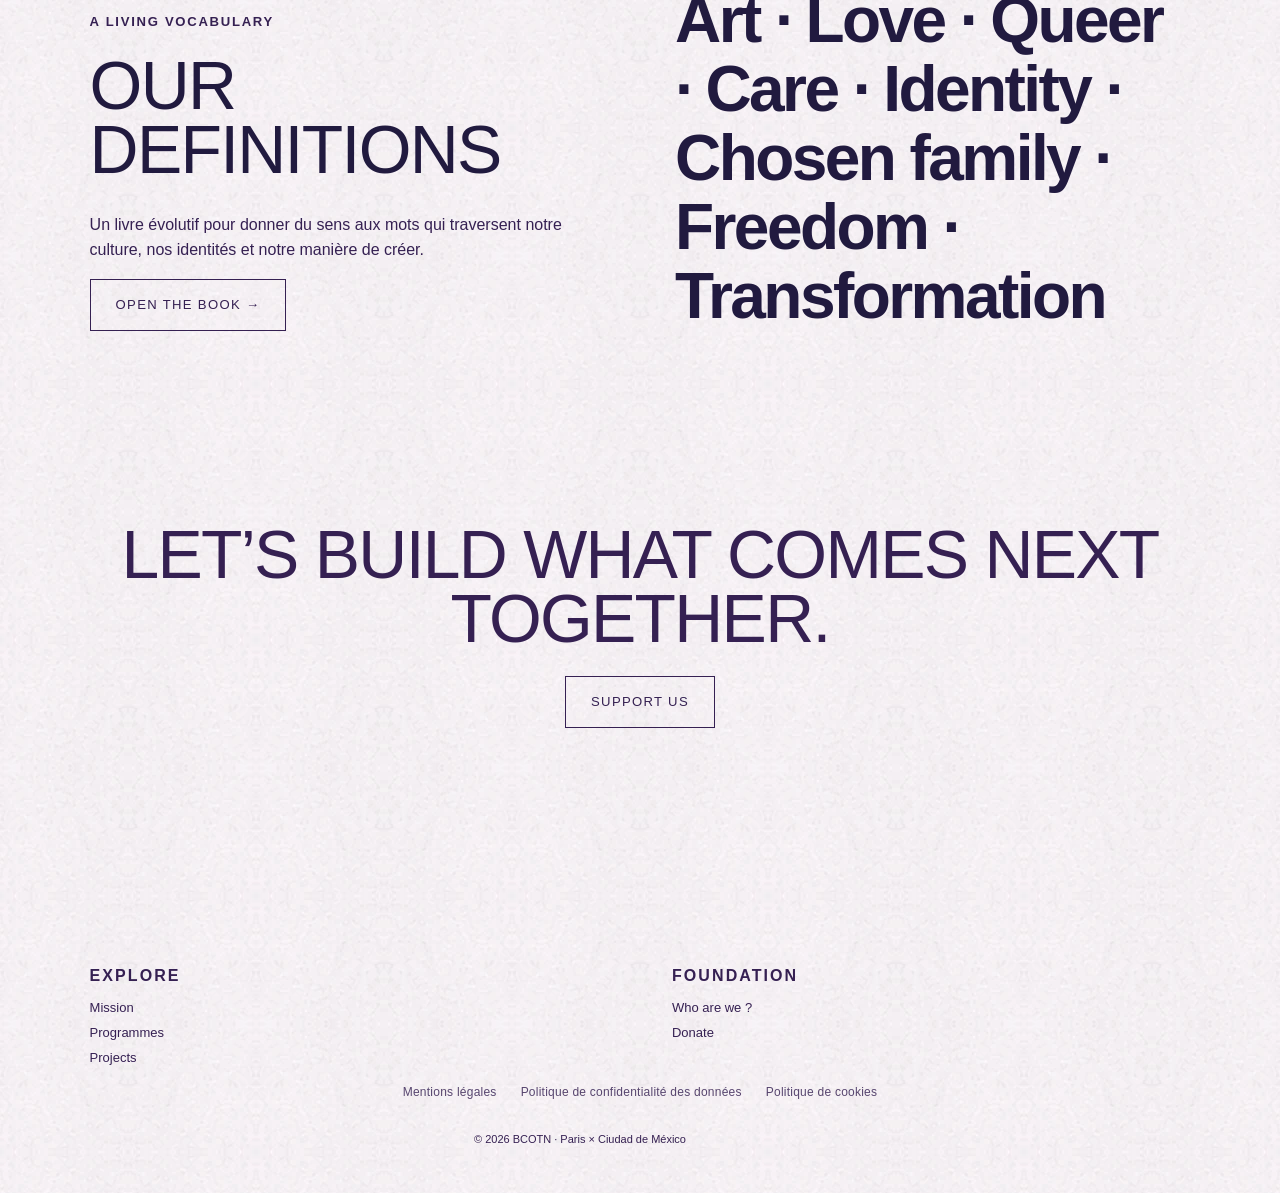
==== commit fcdc304b: "Noticeably increase logo left spacing and load fresh stylesheet on all pages" ====
--- a/association/index.html
+++ b/association/index.html
@@ -20,7 +20,7 @@
     <link rel="stylesheet" href="/layout-motion-v22.css" />
   <link rel="stylesheet" href="/type-system-v28.css?v=28" /><link rel="stylesheet" href="/responsive-header-v30.css?v=30" /><link rel="stylesheet" href="/institutional-header-v33.css?v=33" /><link rel="stylesheet" href="/final-header-v34.css?v=34" /><link rel="stylesheet" href="/identity-v36.css?v=36" /><link rel="stylesheet" href="/pastel-direction-v37.css?v=83" /><link rel="stylesheet" href="/simple-type-v39.css?v=44" />  <link rel="stylesheet" href="/premium-system-v84.css?v=88" />
   <link rel="stylesheet" href="/bcotn-final-unity-v89.css?v=101" />  <link rel="stylesheet" href="/bcotn-shared-reference-v111.css?v=124" />
-  <link rel="stylesheet" href="/bcotn-header-wordmark-v126.css"></head>
+  <link rel="stylesheet" href="/bcotn-header-wordmark-v129.css"></head>
   <body class="page-association">
     <header class="site-header">
       <div class="header-shell">
--- a/bcotn-header-wordmark-v129.css
+++ b/bcotn-header-wordmark-v129.css
@@ -0,0 +1,22 @@
+/* Shared header wordmark — identical geometry on every route at each viewport. */
+@media(min-width:1101px){
+ html body .site-header,html body.page-home .site-header,html body .site-header.is-compact{width:calc(100% - 56px)!important;max-width:none!important;margin:0 28px!important;height:clamp(80px,8vw,115px)!important;min-height:0!important;max-height:none!important;padding:0!important}
+ html body .site-header .header-shell,html body.page-home .site-header .header-shell,html body .site-header.is-compact .header-shell{display:grid!important;grid-template-columns:minmax(260px,34%) minmax(0,1fr)!important;grid-template-rows:1fr!important;gap:clamp(12px,2vw,36px)!important;width:100%!important;height:100%!important;margin:0!important;padding:0!important;align-items:center!important}
+ html body .site-header .header-identity,html body.page-home .site-header .header-identity,html body .site-header.is-compact .header-identity{display:flex!important;position:relative!important;inset:auto!important;align-items:center!important;justify-content:flex-start!important;width:100%!important;height:100%!important;padding:0!important;margin:0!important;border:0!important;transform:none!important}
+ html body .site-header .brand,html body.page-home .site-header .brand,html body .site-header.is-compact .brand{display:flex!important;width:min(100%,470px)!important;max-width:470px!important;min-width:0!important;height:auto!important;margin:0!important;padding:0!important;transform:none!important}
+ html body .site-header .brand img,html body.page-home .site-header .brand img,html body .site-header.is-compact .brand img{width:100%!important;max-width:100%!important;min-width:0!important;max-height:115px!important;height:auto!important;object-fit:contain!important;object-position:left center!important;transform:none!important}
+}
+@media(max-width:1100px){
+ html body .site-header,html body.page-home .site-header,html body .site-header.is-compact{position:relative!important;width:calc(100% - 36px)!important;margin:0 18px!important;height:80px!important;min-height:0!important;padding:0!important}
+ html body .site-header .header-shell,html body.page-home .site-header .header-shell{display:block!important;width:100%!important;height:100%!important;margin:0!important;padding:0!important}
+ html body .site-header .header-identity,html body.page-home .site-header .header-identity{display:flex!important;position:relative!important;align-items:center!important;justify-content:flex-start!important;width:100%!important;height:100%!important;padding:0 104px 0 0!important;margin:0!important;border:0!important;transform:none!important}
+ html body .site-header .brand,html body.page-home .site-header .brand,html body .site-header.is-compact .brand{width:min(63vw,355px,calc(100vw - 140px))!important;max-width:355px!important;min-width:0!important;height:auto!important;margin:0!important;padding:0!important;flex-shrink:0!important;transform:none!important}
+ html body .site-header .brand img,html body.page-home .site-header .brand img,html body .site-header.is-compact .brand img{width:100%!important;height:auto!important;max-width:100%!important;max-height:66px!important;min-width:0!important;object-fit:contain!important;object-position:left center!important;transform:none!important}
+}
+@media(max-width:600px){html body .site-header,html body.page-home .site-header,html body .site-header.is-compact{height:70px!important}}
+
+/* Additional breathing room at the left edge; preserve logo dimensions and nav geometry. */
+@media(min-width:1101px){html body .site-header .header-identity .brand,html body.page-home .site-header .header-identity .brand,html body .site-header.is-compact .header-identity .brand{margin-left:clamp(64px,6vw,112px)!important}}
+@media(max-width:1100px){html body .site-header .header-identity .brand,html body.page-home .site-header .header-identity .brand,html body .site-header.is-compact .header-identity .brand{margin-left:18px!important}}
+
+@media(max-width:400px){html body .site-header .header-identity .brand,html body.page-home .site-header .header-identity .brand{margin-left:12px!important}}
